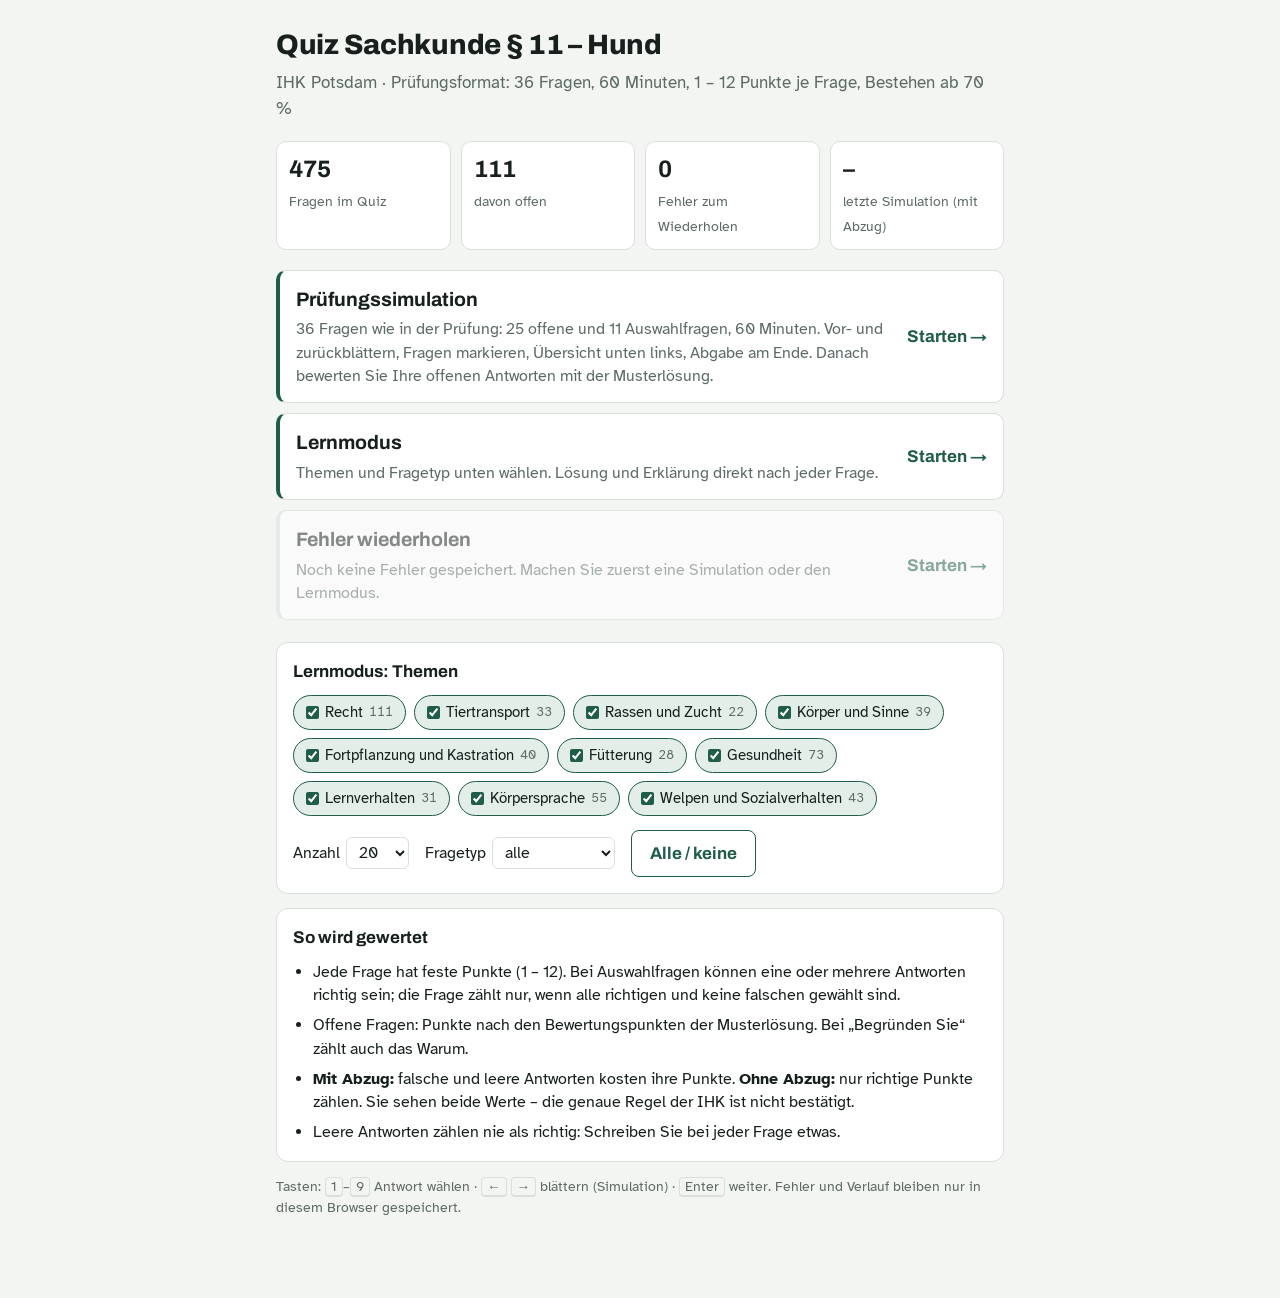
==== esercizi/Quiz_Sachkunde.html @ b99ddd8f "Quiz: neue Version im Prüfungsformat, Datei umbenannt in Quiz_Sachkunde.html - 475 Fragen (+ Tiertra" ====
<!DOCTYPE html>
<html lang="de">
<head>
<meta charset="utf-8">
<meta name="viewport" content="width=device-width, initial-scale=1">
<title>Quiz Sachkunde § 11 Hund</title>
<link rel="preconnect" href="https://fonts.googleapis.com">
<link rel="preconnect" href="https://fonts.gstatic.com" crossorigin>
<link href="https://fonts.googleapis.com/css2?family=Archivo:wght@500;600;700;800&family=Atkinson+Hyperlegible:ital,wght@0,400;0,700;1,400&display=swap" rel="stylesheet">
<style>
/* Layout: one centred working column (max 760px); start screen = modes + topic filter, quiz = one question per card, results = summary then review list. */
:root{
  --bg:#f3f5f3;
  --surface:#ffffff;
  --ink:#17201c;
  --muted:#5d6b64;
  --line:#d9e0dc;
  --accent:#1f5c4a;
  --accent-soft:#e3eee9;
  --good:#1e7a46; --good-soft:#e2f3e8;
  --bad:#b3261e; --bad-soft:#fbe6e4;
  --warn:#a5650a; --warn-soft:#fbefdc;
  --display:"Archivo", "Helvetica Neue", Arial, sans-serif;
  --body:"Atkinson Hyperlegible", "Segoe UI", Arial, sans-serif;
  color-scheme: light;
}
@media (prefers-color-scheme: dark){
  :root:not([data-theme="light"]){
    --bg:#111613; --surface:#1a211d; --ink:#e7ede9; --muted:#9aaba2; --line:#2d3832;
    --accent:#6fc4a4; --accent-soft:#1f3a30;
    --good:#6fd39a; --good-soft:#173826; --bad:#ff8c84; --bad-soft:#3d1c1a; --warn:#f2b45a; --warn-soft:#3a2a12;
    color-scheme: dark;
  }
}
:root[data-theme="dark"]{
  --bg:#111613; --surface:#1a211d; --ink:#e7ede9; --muted:#9aaba2; --line:#2d3832;
  --accent:#6fc4a4; --accent-soft:#1f3a30;
  --good:#6fd39a; --good-soft:#173826; --bad:#ff8c84; --bad-soft:#3d1c1a; --warn:#f2b45a; --warn-soft:#3a2a12;
  color-scheme: dark;
}
*{box-sizing:border-box}
html,body{margin:0;background:var(--bg);color:var(--ink);font-family:var(--body);font-size:17px;line-height:1.5}
.wrap{max-width:760px;margin:0 auto;padding:24px 16px 64px}
h1,h2,h3{font-family:var(--display);text-wrap:balance;margin:0}
h1{font-size:1.65rem;font-weight:800;letter-spacing:-.01em}
h2{font-size:1.15rem;font-weight:700}
.sub{color:var(--muted);margin-top:4px}
header{display:flex;justify-content:space-between;align-items:flex-end;gap:16px;flex-wrap:wrap;margin-bottom:20px}
.countdown{font-family:var(--display);font-weight:700;color:var(--accent);background:var(--accent-soft);border-radius:8px;padding:6px 12px;font-variant-numeric:tabular-nums}
.stats{display:grid;grid-template-columns:repeat(3,1fr);gap:10px;margin-bottom:20px}
.stat{background:var(--surface);border:1px solid var(--line);border-radius:10px;padding:10px 12px}
.stat b{display:block;font-family:var(--display);font-size:1.4rem;font-variant-numeric:tabular-nums}
.stat span{color:var(--muted);font-size:.85rem}
.modes{display:grid;gap:10px;margin-bottom:22px}
.mode{display:grid;grid-template-columns:1fr auto;gap:4px 16px;align-items:center;text-align:left;background:var(--surface);border:1px solid var(--line);border-left:4px solid var(--accent);border-radius:10px;padding:14px 16px;cursor:pointer;color:var(--ink);font:inherit}
.mode:hover{border-color:var(--accent)}
.mode:focus-visible,button:focus-visible,textarea:focus-visible,.chip:focus-within{outline:3px solid var(--accent);outline-offset:2px}
.mode h2{grid-column:1}
.mode p{grid-column:1;margin:0;color:var(--muted);font-size:.92rem}
.mode .go{grid-column:2;grid-row:1/3;font-family:var(--display);font-weight:700;color:var(--accent)}
.mode[disabled]{opacity:.5;cursor:not-allowed;border-left-color:var(--line)}
.panel{background:var(--surface);border:1px solid var(--line);border-radius:12px;padding:16px}
.panel h3{font-size:1rem;margin-bottom:10px}
.chips{display:flex;flex-wrap:wrap;gap:8px}
.chip{display:inline-flex;align-items:center;gap:6px;border:1px solid var(--line);border-radius:999px;padding:5px 12px;cursor:pointer;font-size:.9rem;user-select:none;background:var(--bg)}
.chip input{accent-color:var(--accent);margin:0}
.chip.on{background:var(--accent-soft);border-color:var(--accent)}
.chip small{color:var(--muted);font-variant-numeric:tabular-nums}
.row{display:flex;flex-wrap:wrap;gap:16px;align-items:center;margin-top:14px}
.row label{display:inline-flex;gap:6px;align-items:center;font-size:.92rem}
select{font:inherit;padding:4px 8px;border-radius:6px;border:1px solid var(--line);background:var(--surface);color:var(--ink)}
.btn{font:inherit;font-family:var(--display);font-weight:700;border-radius:8px;padding:10px 18px;border:1px solid var(--accent);background:var(--accent);color:var(--surface);cursor:pointer}
.btn.ghost{background:transparent;color:var(--accent)}
.btn[disabled]{opacity:.45;cursor:not-allowed}
.top{display:flex;justify-content:space-between;align-items:center;gap:12px;margin-bottom:10px;font-size:.9rem;color:var(--muted)}
.bar{height:6px;background:var(--line);border-radius:3px;overflow:hidden;margin-bottom:16px}
.bar i{display:block;height:100%;background:var(--accent);transition:width .25s}
.timer{font-family:var(--display);font-weight:700;font-variant-numeric:tabular-nums;color:var(--ink)}
.timer.low{color:var(--bad)}
.card{background:var(--surface);border:1px solid var(--line);border-radius:12px;padding:20px}
.tag{display:inline-block;font-size:.78rem;font-weight:700;letter-spacing:.02em;color:var(--accent);background:var(--accent-soft);border-radius:4px;padding:2px 8px;margin-bottom:10px}
.q{font-size:1.12rem;font-weight:700;margin:0 0 6px}
.hint{color:var(--warn);font-size:.88rem;margin-bottom:10px;font-weight:700}
.opts{display:grid;gap:8px;margin:14px 0}
.opt{display:flex;gap:12px;align-items:flex-start;text-align:left;width:100%;font:inherit;color:var(--ink);background:var(--bg);border:1px solid var(--line);border-radius:8px;padding:10px 12px;cursor:pointer}
.opt .k{flex:none;width:1.6em;height:1.6em;border-radius:50%;border:1.5px solid var(--muted);display:grid;place-items:center;font-size:.8rem;font-weight:700;color:var(--muted)}
.opt.multi .k{border-radius:4px}
.opt.sel{border-color:var(--accent);background:var(--accent-soft)}
.opt.sel .k{background:var(--accent);border-color:var(--accent);color:var(--surface)}
.opt.right{border-color:var(--good);background:var(--good-soft)}
.opt.right .k{background:var(--good);border-color:var(--good);color:var(--surface)}
.opt.wrong{border-color:var(--bad);background:var(--bad-soft)}
.opt.wrong .k{background:var(--bad);border-color:var(--bad);color:var(--surface)}
.opt[disabled]{cursor:default}
textarea{width:100%;min-height:130px;font:inherit;padding:10px 12px;border:1px solid var(--line);border-radius:8px;background:var(--bg);color:var(--ink);resize:vertical}
.fb{border-radius:8px;padding:12px 14px;margin-top:4px}
.fb.ok{background:var(--good-soft);border-left:4px solid var(--good)}
.fb.no{background:var(--bad-soft);border-left:4px solid var(--bad)}
.fb.part{background:var(--warn-soft);border-left:4px solid var(--warn)}
.fb b.v{font-family:var(--display)}
.model{background:var(--accent-soft);border-radius:8px;padding:12px 14px;margin-top:12px}
.model h4{margin:0 0 6px;font-family:var(--display);font-size:.9rem;color:var(--accent)}
.checks{display:grid;gap:6px;margin-top:10px}
.checks label{display:flex;gap:8px;align-items:flex-start;font-size:.95rem;cursor:pointer}
.checks input{accent-color:var(--accent);margin-top:4px}
.actions{display:flex;justify-content:space-between;gap:10px;margin-top:16px;flex-wrap:wrap}
.score{display:flex;align-items:baseline;gap:14px;flex-wrap:wrap}
.score b{font-family:var(--display);font-size:3rem;line-height:1;font-variant-numeric:tabular-nums}
.cats{display:grid;gap:8px;margin:16px 0}
.cat{display:grid;grid-template-columns:minmax(120px,190px) 1fr 3.5em;gap:10px;align-items:center;font-size:.9rem}
.cat .track{height:10px;background:var(--line);border-radius:5px;overflow:hidden}
.cat .track i{display:block;height:100%}
.cat em{font-style:normal;text-align:right;font-variant-numeric:tabular-nums;color:var(--muted)}
.review{display:grid;gap:10px;margin-top:12px}
.rv{background:var(--surface);border:1px solid var(--line);border-left:4px solid var(--bad);border-radius:8px;padding:12px 14px;font-size:.95rem}
.rv.part{border-left-color:var(--warn)}
.rv p{margin:4px 0}
.rv .lbl{color:var(--muted);font-size:.82rem}
.small{font-size:.85rem;color:var(--muted)}
.hidden{display:none !important}
kbd{font-family:inherit;font-size:.8rem;border:1px solid var(--line);border-bottom-width:2px;border-radius:4px;padding:0 5px}
@media (max-width:520px){.stats{grid-template-columns:1fr 1fr 1fr}.stat b{font-size:1.15rem}.cat{grid-template-columns:110px 1fr 3em}}
@media (prefers-reduced-motion:reduce){.bar i{transition:none}}
/* Ergänzung 23.11.2026: Simulation im Prüfungsformat */
.stats{grid-template-columns:repeat(4,1fr)}
.rules ul{margin:0;padding-left:20px;display:grid;gap:6px;font-size:.93rem}
.panel+.panel{margin-top:14px}
.qhead{display:flex;justify-content:space-between;align-items:center;gap:10px;flex-wrap:wrap}
.flagmark{color:var(--warn);font-weight:700;font-size:.85rem}
.navrow{display:flex;justify-content:space-between;gap:10px;margin-top:14px;flex-wrap:wrap}
.navrow.end{justify-content:flex-end;margin-bottom:70px}
.flagbtn.on{background:var(--warn-soft);border-color:var(--warn);color:var(--warn)}
.ovbtn{position:fixed;left:16px;bottom:16px;z-index:20;font:inherit;font-family:var(--display);font-weight:700;background:var(--ink);color:var(--bg);border:0;border-radius:10px;padding:10px 16px;cursor:pointer;box-shadow:0 4px 14px rgba(0,0,0,.18)}
.ovbtn small{font-family:var(--body);font-weight:400;opacity:.8;margin-left:6px}
.modal{position:fixed;inset:0;z-index:30;background:rgba(10,15,12,.55);display:flex;align-items:flex-end;justify-content:center;padding:16px}
.sheet{background:var(--surface);border-radius:14px;padding:18px;width:100%;max-width:760px;max-height:85vh;overflow:auto}
.small-sheet{max-width:460px;align-self:center}
.sheethead{display:flex;justify-content:space-between;align-items:center;margin-bottom:12px}
.tabs{display:flex;flex-wrap:wrap;gap:6px;margin-bottom:10px}
.tab{font:inherit;font-size:.9rem;border:1px solid var(--line);background:var(--bg);color:var(--ink);border-radius:999px;padding:5px 12px;cursor:pointer}
.tab.on{background:var(--accent);border-color:var(--accent);color:var(--surface)}
.tab small{opacity:.75;margin-left:3px}
.legend{display:flex;gap:8px;align-items:center;flex-wrap:wrap;margin-bottom:10px}
.lg{display:inline-grid;place-items:center;width:18px;height:18px;border-radius:4px;border:1.5px solid var(--line);background:var(--bg);font-size:.7rem;color:var(--warn)}
.lg.done{background:var(--accent-soft);border-color:var(--accent)}
.grid{display:grid;grid-template-columns:repeat(auto-fill,minmax(92px,1fr));gap:8px}
.cell{position:relative;font:inherit;text-align:left;border:1.5px solid var(--line);background:var(--bg);color:var(--ink);border-radius:8px;padding:8px 10px;cursor:pointer;display:grid;gap:2px}
.cell b{font-family:var(--display);font-size:1.05rem}
.cell small{color:var(--muted);font-size:.72rem}
.cell.done{background:var(--accent-soft);border-color:var(--accent)}
.cell.flag{border-color:var(--warn)}
.cell.cur{outline:3px solid var(--ink);outline-offset:1px}
.cell i{position:absolute;top:6px;right:8px;font-style:normal;color:var(--warn);font-weight:700}
.gitem{background:var(--surface);border:1px solid var(--line);border-radius:12px;padding:16px;margin-top:14px}
.gp{font-family:var(--display);font-weight:700;font-variant-numeric:tabular-nums}
.lbl{color:var(--muted);font-size:.82rem;margin:10px 0 4px}
.yours{white-space:pre-wrap;background:var(--bg);border:1px solid var(--line);border-radius:8px;padding:10px 12px}
.sboxes{display:grid;grid-template-columns:1fr 1fr;gap:12px;margin-top:14px}
.sbox{border-radius:10px;padding:14px;display:grid;gap:4px;border:1px solid var(--line)}
.sbox.ok{background:var(--good-soft);border-color:var(--good)}
.sbox.no{background:var(--bad-soft);border-color:var(--bad)}
.sbox b{font-family:var(--display);font-size:2.4rem;line-height:1.05;font-variant-numeric:tabular-nums}
.sbox.ok strong{color:var(--good)} .sbox.no strong{color:var(--bad)}
.sbox .lbl{margin:0;font-weight:700;color:var(--ink)}
@media (max-width:520px){.stats{grid-template-columns:1fr 1fr}.sboxes{grid-template-columns:1fr}}
</style>
</head>
<body>
<div class="wrap">
<header>
  <div>
    <h1>Quiz Sachkunde § 11 – Hund</h1>
    <div class="sub">IHK Potsdam · Prüfungsformat: 36 Fragen, 60 Minuten, 1 – 12 Punkte je Frage, Bestehen ab 70 %</div>
  </div>
</header>

<!-- START -->
<section id="v-start">
  <div class="stats">
    <div class="stat"><b id="s-total">0</b><span>Fragen im Quiz</span></div>
    <div class="stat"><b id="s-open">0</b><span>davon offen</span></div>
    <div class="stat"><b id="s-wrong">0</b><span>Fehler zum Wiederholen</span></div>
    <div class="stat"><b id="s-last">–</b><span>letzte Simulation (mit Abzug)</span></div>
  </div>

  <div class="modes">
    <button class="mode" id="m-sim" type="button">
      <h2>Prüfungssimulation</h2>
      <p>36 Fragen wie in der Prüfung: 25 offene und 11 Auswahlfragen, 60 Minuten. Vor- und zurückblättern, Fragen markieren, Übersicht unten links, Abgabe am Ende. Danach bewerten Sie Ihre offenen Antworten mit der Musterlösung.</p>
      <span class="go">Starten →</span>
    </button>
    <button class="mode" id="m-train" type="button">
      <h2>Lernmodus</h2>
      <p>Themen und Fragetyp unten wählen. Lösung und Erklärung direkt nach jeder Frage.</p>
      <span class="go">Starten →</span>
    </button>
    <button class="mode" id="m-err" type="button">
      <h2>Fehler wiederholen</h2>
      <p id="m-err-p"></p>
      <span class="go">Starten →</span>
    </button>
  </div>

  <div class="panel">
    <h3>Lernmodus: Themen</h3>
    <div class="chips" id="chips"></div>
    <div class="row">
      <label for="n-sel">Anzahl
        <select id="n-sel"><option value="10">10</option><option value="20" selected>20</option><option value="40">40</option><option value="0">alle</option></select>
      </label>
      <label for="type-sel">Fragetyp
        <select id="type-sel"><option value="all">alle</option><option value="open">nur offene</option><option value="mc">nur Auswahl</option></select>
      </label>
      <button class="btn ghost" type="button" id="all-btn">Alle / keine</button>
    </div>
  </div>

  <div class="panel rules">
    <h3>So wird gewertet</h3>
    <ul>
      <li>Jede Frage hat feste Punkte (1 – 12). Bei Auswahlfragen können eine oder mehrere Antworten richtig sein; die Frage zählt nur, wenn alle richtigen und keine falschen gewählt sind.</li>
      <li>Offene Fragen: Punkte nach den Bewertungspunkten der Musterlösung. Bei „Begründen Sie“ zählt auch das Warum.</li>
      <li><b>Mit Abzug:</b> falsche und leere Antworten kosten ihre Punkte. <b>Ohne Abzug:</b> nur richtige Punkte zählen. Sie sehen beide Werte – die genaue Regel der IHK ist nicht bestätigt.</li>
      <li>Leere Antworten zählen nie als richtig: Schreiben Sie bei jeder Frage etwas.</li>
    </ul>
  </div>
  <p class="small" style="margin-top:14px">Tasten: <kbd>1</kbd>–<kbd>9</kbd> Antwort wählen · <kbd>←</kbd> <kbd>→</kbd> blättern (Simulation) · <kbd>Enter</kbd> weiter. Fehler und Verlauf bleiben nur in diesem Browser gespeichert.</p>
</section>

<!-- SIMULATION -->
<section id="v-exam" class="hidden">
  <div class="top">
    <span id="e-count"></span>
    <span class="timer" id="e-timer"></span>
    <button class="btn ghost" type="button" id="e-quit">Abbrechen</button>
  </div>
  <div class="bar"><i id="e-bar" style="width:0"></i></div>
  <div class="small" style="margin:-8px 0 12px">Gesamt: <span id="e-total"></span> Punkte</div>
  <div class="card" id="e-card"></div>
  <div class="navrow">
    <button class="btn ghost" type="button" id="e-prev">← Zurück</button>
    <button class="btn ghost flagbtn" type="button" id="e-flag">⚑ Markieren</button>
    <button class="btn" type="button" id="e-next">Weiter →</button>
  </div>
  <div class="navrow end"><button class="btn ghost" type="button" id="e-submit">Prüfung abgeben</button></div>
</section>

<!-- KORREKTUR -->
<section id="v-grade" class="hidden">
  <h2>Korrektur der offenen Fragen</h2>
  <p class="sub" id="g-intro"></p>
  <div id="g-list"></div>
  <div class="actions"><span></span><button class="btn" type="button" id="g-done">Auswertung anzeigen</button></div>
</section>

<!-- LERNMODUS -->
<section id="v-quiz" class="hidden">
  <div class="top">
    <span id="q-count"></span>
    <button class="btn ghost" type="button" id="quit">Beenden</button>
  </div>
  <div class="bar"><i id="q-bar" style="width:0"></i></div>
  <div class="card" id="q-card"></div>
</section>

<!-- ERGEBNIS -->
<section id="v-result" class="hidden">
  <div class="card">
    <h2 id="r-title"></h2>
    <div class="sub" id="r-sub"></div>
    <div class="sboxes" id="r-boxes"></div>
    <h3 style="margin-top:18px">Punkte nach Thema (ohne Abzug)</h3>
    <div class="cats" id="r-cats"></div>
    <div class="actions">
      <button class="btn" type="button" id="r-again">Diese Fehler wiederholen</button>
      <button class="btn ghost" type="button" id="r-home">Zur Startseite</button>
    </div>
  </div>
  <h2 style="margin-top:24px" id="r-rev-h">Nicht voll richtig</h2>
  <div class="review" id="r-review"></div>
</section>
</div>

<!-- Übersicht-Button (unten links, nur in der Simulation) -->
<button type="button" class="ovbtn hidden" id="ov-btn">☰ Übersicht</button>

<!-- Übersicht -->
<div class="modal hidden" id="ov" role="dialog" aria-modal="true" aria-labelledby="ov-h">
  <div class="sheet">
    <div class="sheethead"><h2 id="ov-h">Übersicht</h2><button type="button" class="btn ghost" id="ov-close">Schließen</button></div>
    <div class="tabs" id="ov-tabs"></div>
    <div class="legend small"><span class="lg done"></span> beantwortet <span class="lg"></span> unbeantwortet <span class="lg flag">⚑</span> markiert</div>
    <div class="grid" id="ov-grid"></div>
    <div class="actions"><span></span><button type="button" class="btn" id="ov-submit">Prüfung abgeben</button></div>
  </div>
</div>

<!-- Bestätigung -->
<div class="modal hidden" id="cf" role="alertdialog" aria-modal="true" aria-labelledby="cf-title">
  <div class="sheet small-sheet">
    <h2 id="cf-title"></h2>
    <p id="cf-text"></p>
    <div class="actions"><button type="button" class="btn ghost" id="cf-cancel">Zurück</button><button type="button" class="btn" id="cf-ok"></button></div>
  </div>
</div>

<script>
// Fragenkatalog – Quellen: Kursfolien Rechtsvorschriften, Tiertransport, Modul 2a, 2b, 2c. ⚑ = Gesetzestext, nicht in den Folien. Ergänzt am 22.11.2026 (+216 Fragen) und 23.11.2026 (+95 Fragen: Tiertransport, offene Fragen).
// t: "mc" (eine richtige Antwort), "multi" (mehrere richtig), "open" (offene Frage, Selbstbewertung); p = Punkte, need = Bewertungspunkte für volle Punktzahl
const CATS = {
  recht: "Recht",
  transport: "Tiertransport",
  rassen: "Rassen und Zucht",
  koerper: "Körper und Sinne",
  fort: "Fortpflanzung und Kastration",
  futter: "Fütterung",
  gesund: "Gesundheit",
  lernen: "Lernverhalten",
  sprache: "Körpersprache",
  welpen: "Welpen und Sozialverhalten"
};

const Q = [
// ---------------- RECHT ----------------
{c:"recht",t:"mc",q:"Was ist entscheidend dafür, ob eine Erlaubnis nach § 11 TierSchG nötig ist?",
 o:["Die tatsächlich ausgeübte Tätigkeit","Die Berufsbezeichnung","Der Name des Betriebs","Die Zahl der Mitarbeitenden"],a:[0],
 e:"Nicht der Berufsname entscheidet, sondern was tatsächlich mit welchen Tieren geschieht."},
{c:"recht",t:"mc",q:"Der Tierschutz in Art. 20a Grundgesetz ist …",
 o:["ein Staatsziel","ein Grundrecht","eine Ordnungswidrigkeit","eine Verordnung"],a:[0],
 e:"Art. 20a GG verpflichtet den Staat, die Tiere zu schützen: Staatsziel."},
{c:"recht",t:"mc",q:"Was ist der Unterschied zwischen Grundrecht und Staatsziel?",
 o:["Ein Grundrecht berechtigt den Einzelnen, ein Staatsziel verpflichtet den Staat","Ein Staatsziel berechtigt den Einzelnen, ein Grundrecht verpflichtet den Staat","Beide gelten nur im jeweiligen Bundesland","Es gibt keinen Unterschied"],a:[0],
 e:"MERKE: Ein Grundrecht berechtigt den Einzelnen (z. B. Art. 12 GG Berufsfreiheit). Ein Staatsziel verpflichtet den Staat."},
{c:"recht",t:"mc",q:"Mara hat den Antrag auf Erlaubnis gestellt und die IHK-Teilnahmebescheinigung. Wann darf sie die Tierpension eröffnen?",
 o:["Erst nach Erteilung der schriftlichen Erlaubnis","Sofort nach dem Antrag","Mit der Teilnahmebescheinigung","Mit einem Hundeführerschein"],a:[0],
 e:"Antrag, Teilnahmebescheinigung und Hundeführerschein ersetzen die Erlaubnis nicht (§ 11 Abs. 5)."},
{c:"recht",t:"mc",q:"Welche Nummer des § 11 Abs. 1 betrifft das gewerbsmäßige Ausbilden von Hunden für Dritte?",
 o:["Nr. 8f","Nr. 8a","Nr. 3","Nr. 5"],a:[0],
 e:"Nr. 8f: für Dritte Hunde ausbilden oder die Ausbildung durch den Tierhalter anleiten. 8a = züchten oder halten, 3 = Tierheim, 5 = Einfuhr/Vermittlung."},
{c:"recht",t:"mc",q:"Ein Verein holt Hunde aus dem Ausland und gibt sie gegen eine Schutzgebühr ab. Welche Erlaubnis ist zu prüfen?",
 o:["§ 11 Abs. 1 Nr. 5","§ 11 Abs. 1 Nr. 8f","§ 11 Abs. 1 Nr. 8c","Keine, weil es ein Verein ist"],a:[0],
 e:"Nr. 5: Wirbeltiere zur Abgabe gegen Entgelt oder sonstige Gegenleistung einführen oder vermitteln. Auch eine Schutzgebühr ist eine Gegenleistung."},
{c:"recht",t:"mc",q:"Welche Nummer betrifft das Halten von Tieren in einem Tierheim?",
 o:["Nr. 3","Nr. 4","Nr. 7","Nr. 8b"],a:[0],e:"§ 11 Abs. 1 Nr. 3: Tiere in einem Tierheim oder in einer ähnlichen Einrichtung halten."},
{c:"recht",t:"multi",q:"Welche Voraussetzungen gehören zur Erlaubnis nach § 11? (mehrere richtig)",
 o:["Sachkunde der verantwortlichen Person","Persönliche Zuverlässigkeit","Geeignete Räume und Einrichtungen","Ein Hundeführerschein","Ein Meisterbrief"],a:[0,1,2],
 e:"Konkreter Antrag, Sachkunde, Zuverlässigkeit, geeignete Räume und Einrichtungen, tragfähige Betriebsorganisation."},
{c:"recht",t:"multi",q:"Was muss die Erlaubnis nach § 11 erfassen? (mehrere richtig)",
 o:["Tierarten","Tätigkeiten / Leistungen","Standort","Verantwortliche Person","Hundesteuer"],a:[0,1,2,3],
 e:"Die Erlaubnis gilt nur für das, was drinsteht: Leistungen, Tierarten, Standort, verantwortliche Personen."},
{c:"recht",t:"mc",q:"Für welche Tätigkeiten ist „Gewerbsmäßigkeit“ eine Voraussetzung der Erlaubnispflicht?",
 o:["Nur für die Tätigkeiten nach Nr. 8","Für alle Nummern des § 11","Nur für Tierheime","Nur für Tierbörsen"],a:[0],
 e:"Schritt 3 des Prüfschemas stellt sich nur bei Nr. 8 (z. B. 8a, 8b, 8f)."},
{c:"recht",t:"mc",q:"Was sagt § 1 Satz 2 TierSchG?",
 o:["Niemand darf einem Tier ohne vernünftigen Grund Schmerzen, Leiden oder Schäden zufügen.","Jeder Hund braucht eine Erlaubnis.","Tiere sind Sachen.","Hunde müssen geimpft sein."],a:[0],
 e:"§ 1: Schutz von Leben und Wohlbefinden des Tieres als Mitgeschöpf."},
{c:"recht",t:"mc",q:"Für wen gelten die Pflichten aus § 2 TierSchG?",
 o:["Für jeden, der ein Tier hält, betreut oder zu betreuen hat","Nur für den Eigentümer","Nur für gewerbliche Betriebe","Nur für Züchter"],a:[0],
 e:"„Betreuen“ umfasst auch die vorübergehende Betreuung, also auch Dogsitter."},
{c:"recht",t:"mc",q:"Ein Trainer trainiert weiter, obwohl der Hund stark hechelt, langsamer wird und sich immer wieder hinlegt. Gegen welche Vorschrift verstößt er vor allem?",
 o:["§ 3 Nr. 1 TierSchG (Überforderung)","§ 11b TierSchG (Qualzucht)","§ 90a BGB","§ 7 TierSchHuV"],a:[0],
 e:"§ 3 Nr. 1: Leistungen abverlangen, denen das Tier offensichtlich nicht gewachsen ist. Zusätzlich Nr. 5 prüfen. Training abbrechen oder anpassen."},
{c:"recht",t:"mc",q:"Was verbietet § 3 Nr. 5 TierSchG?",
 o:["Ein Tier mit erheblichen Schmerzen, Leiden oder Schäden auszubilden oder zu trainieren","Ein Tier auszusetzen","Mit Tieren zu handeln","Hunde in Zwingern zu halten"],a:[0],
 e:"Nr. 5 = schädigendes Training. Nr. 3 = Aussetzen. Nr. 11 = Geräte mit direkter Stromeinwirkung."},
{c:"recht",t:"mc",q:"Was bedeutet „Leiden“ im Sinne des Tierschutzgesetzes?",
 o:["Eine weitergehende Beeinträchtigung des Wohlbefindens","Eine unangenehme körperliche Empfindung","Eine nachteilige Veränderung körperlicher Funktionen","Eine Krankheit, die der Tierarzt feststellt"],a:[0],
 e:"Schmerz = unangenehme körperliche Empfindung. Leiden = weitergehende Beeinträchtigung des Wohlbefindens. Schaden = nachteilige Veränderung körperlicher oder psychischer Funktionen."},
{c:"recht",t:"mc",q:"Welche Konsequenz droht nach § 18 TierSchG, wenn man ohne Erlaubnis nach § 11 arbeitet?",
 o:["Bußgeld bis 25.000 €","Freiheitsstrafe bis 10 Jahre","Nur eine Verwarnung","Keine, wenn der Antrag gestellt ist"],a:[0],
 e:"§ 18 = Ordnungswidrigkeit (Bußgeld bis 25.000 €). § 17 = Straftat (Freiheitsstrafe bis 3 Jahre oder Geldstrafe)."},
{c:"recht",t:"mc",q:"Was sagt § 90a BGB?",
 o:["Tiere sind keine Sachen, aber die Vorschriften für Sachen gelten entsprechend","Tiere sind Sachen","Tiere haben eigene Rechte wie Menschen","Tiere gehören dem Staat"],a:[0],
 e:"Folge: Die Verletzung eines Tieres ist eine Eigentumsverletzung."},
{c:"recht",t:"mc",q:"Welche Haftung regelt § 833 BGB für den Tierhalter?",
 o:["Gefährdungshaftung, auch ohne Verschulden","Haftung nur bei Vorsatz","Haftung nur bei grober Fahrlässigkeit","Keine Haftung bei Hunden"],a:[0],
 e:"Die typische Tiergefahr muss sich im Schaden verwirklicht haben. Entlastung nur bei Haustieren für Beruf oder Erwerb."},
{c:"recht",t:"mc",q:"Sie betreuen als Dogsitter vertraglich den Hund eines Kunden. Welche Rolle haben Sie im Haftungsrecht?",
 o:["Tieraufseher (§ 834 BGB)","Tierhalter (§ 833 BGB)","Eigentümer","Keine, nur der Halter haftet"],a:[0],
 e:"Wer für den Halter die Aufsicht durch Vertrag übernimmt, ist Tieraufseher. Der Kunde bleibt Halter."},
{c:"recht",t:"mc",q:"Wann haftet der Tieraufseher nach § 834 BGB nicht?",
 o:["Wenn er bei der Aufsicht die erforderliche Sorgfalt beachtet hat","Nie, er haftet immer","Wenn der Hund versichert ist","Wenn der Halter anwesend war"],a:[0],
 e:"Entlastungsbeweis möglich: das Verschulden wird vermutet, der Aufseher muss seine Sorgfalt beweisen. Deshalb dokumentieren."},
{c:"recht",t:"mc",q:"Was setzt die Haftung nach § 823 BGB voraus?",
 o:["Eigenes vorsätzliches oder fahrlässiges Verhalten","Nur dass man Halter ist","Einen Vertrag","Eine Versicherung"],a:[0],e:"§ 823 = Verschuldenshaftung."},
{c:"recht",t:"mc",q:"Eigentum allein begründet die Tierhalterhaftung …",
 o:["nicht","immer","nur bei Hunden","nur bei gewerblicher Haltung"],a:[0],
 e:"Halter ist, wer die Kosten trägt und über das Tier bestimmt – nicht automatisch der Eigentümer."},
{c:"recht",t:"mc",q:"Ein Pensionshund läuft durch ein offenes Tor und beißt einen Passanten. Wer kann haften?",
 o:["Halter, Pension und ggf. die Mitarbeiterin nebeneinander","Nur der Halter","Nur die Mitarbeiterin","Niemand, weil der Hund in Pension war"],a:[0],
 e:"Halter § 833, Pension § 834 und Vertrag, Mitarbeiterin ggf. § 823. Der interne Ausgleich folgt getrennt."},
{c:"recht",t:"mc",q:"Eine Mitarbeiterin verursacht einen Schaden mit leichter Fahrlässigkeit. Wer trägt ihn im Innenverhältnis grundsätzlich?",
 o:["Der Arbeitgeber / Betrieb","Die Mitarbeiterin allein","Beide je zur Hälfte, immer","Die Versicherung des Kunden"],a:[0],
 e:"Leichte Fahrlässigkeit → Betrieb; mittlere → Teilung; grobe → grundsätzlich Arbeitnehmer."},
{c:"recht",t:"mc",q:"Welche Regelung betrifft das Mitverschulden des Geschädigten?",
 o:["§ 254 BGB","§ 278 BGB","§ 833 BGB","§ 90a BGB"],a:[0],e:"§ 278 = Haftung für eingesetzte Mitarbeitende im Vertrag."},
{c:"recht",t:"mc",q:"Welche Versicherung brauchen Sie für fremde Hunde in Ihrer Obhut als Dogsitter?",
 o:["Betriebs- bzw. Tierhüterhaftpflicht","Die private Tierhalterhaftpflicht für den eigenen Hund","Eine Tierkrankenversicherung","Keine"],a:[0],
 e:"Die Tierhalterhaftpflicht deckt eigene Tiere. Gewerbliche Nutzung und fremde Tiere ausdrücklich mitversichern."},
{c:"recht",t:"mc",q:"Welche Aussage zur Versicherung ist richtig?",
 o:["Die Versicherung übernimmt die Folgen einer Haftung, sie begründet die Haftung nicht.","Ohne Versicherung haftet man nicht.","Die Versicherung ersetzt die Erlaubnis.","Die Versicherungspflicht regelt der Bund einheitlich."],a:[0],
 e:"MERKE der Folie. Die Versicherungspflicht ist Ländersache."},
{c:"recht",t:"mc",q:"Was ist die Hundesteuer?",
 o:["Eine kommunale Aufwandsteuer ohne konkrete Gegenleistung","Eine Gebühr für die Hundekotbeseitigung","Eine Bundessteuer","Eine Abgabe an das Veterinäramt"],a:[0],
 e:"Grundlage ist die örtliche Satzung. Ein Pensionshund wird durch den vorübergehenden Aufenthalt nicht steuerpflichtig für den Betreiber."},
{c:"recht",t:"mc",q:"Ersetzt der Hundeführerschein den Sachkundenachweis nach § 11?",
 o:["Nein","Ja","Ja, aber nur in Berlin","Ja, wenn er älter als 2 Jahre ist"],a:[0],
 e:"Hundeführerschein = halterbezogen. Sachkunde § 11 = tätigkeits- und tierartbezogen. Die Behörde entscheidet über die Anerkennung."},
{c:"recht",t:"mc",q:"Welche Reihenfolge der Regelungsebenen ist richtig (von oben nach unten)?",
 o:["EU-Recht – Grundgesetz – Bundesrecht – Landesrecht – kommunale Satzung","Landesrecht – Bundesrecht – EU-Recht – Satzung","Satzung – Landesrecht – Bundesrecht – Grundgesetz","Bundesrecht – EU-Recht – Grundgesetz – Landesrecht"],a:[0],
 e:"Die niedrigere Ebene darf der höheren nicht widersprechen."},
{c:"recht",t:"multi",q:"Welche Vorschriften gelten bundesweit? (mehrere richtig)",
 o:["Tierschutzgesetz","Tierschutz-Hundeverordnung","BGB","Hundesteuersatzung","Landeswaldgesetz"],a:[0,1,2],
 e:"Hundesteuersatzung = Gemeinde; Waldgesetz = Land."},
{c:"recht",t:"mc",q:"Was ist nach TierSchHuV beim Training von Hunden verboten?",
 o:["Stachelhalsbänder und andere für den Hund schmerzhafte Mittel","Futterbelohnung","Brustgeschirre","Training in der Gruppe"],a:[0],e:"§ 2 Abs. 5 TierSchHuV."},
{c:"recht",t:"mc",q:"Ab welchem Alter darf ein Welpe vom Muttertier getrennt werden?",
 o:["Erst im Alter von über 8 Wochen","Ab 6 Wochen","Ab 12 Wochen","Ab 16 Wochen"],a:[0],
 e:"§ 2 Abs. 4 TierSchHuV. Ausnahme: tierärztliches Urteil zum Schutz von Mutter oder Welpe."},
{c:"recht",t:"mc",q:"Wie viel Umgang mit einer Betreuungsperson brauchen Welpen bis 20 Wochen mindestens?",
 o:["4 Stunden pro Tag","1 Stunde pro Tag","2 Stunden pro Tag","8 Stunden pro Tag"],a:[0],e:"§ 2 Abs. 1 TierSchHuV."},
{c:"recht",t:"mc",q:"Wie oft muss die Betreuungsperson die Unterbringung eines Hundes mindestens kontrollieren?",
 o:["Zweimal täglich","Einmal täglich","Einmal pro Woche","Nur bei Krankheit"],a:[0],e:"§ 8 TierSchHuV; Mängel unverzüglich abstellen, Kot täglich entfernen."},
{c:"recht",t:"mc",q:"Wie groß muss ein Zwinger für einen Hund mit 60 cm Widerristhöhe mindestens sein?",
 o:["8 m²","6 m²","10 m²","12 m²"],a:[0],e:"Bis 50 cm: 6 m² · über 50 bis 65 cm: 8 m² · über 65 cm: 10 m²."},
{c:"recht",t:"mc",q:"Wie viel Fläche braucht eine Hündin mit Welpen im Zwinger?",
 o:["Das Doppelte der Grundfläche","Zusätzlich die Hälfte","Die gleiche Fläche","Zusätzlich 2 m²"],a:[0],
 e:"Für jeden weiteren Hund + ½; für jede Hündin mit Welpen das Doppelte."},
{c:"recht",t:"mc",q:"Wie lang muss jede Seite eines Zwingers mindestens sein?",
 o:["Doppelte Körperlänge des Hundes, keine Seite unter 2 m","Einfache Körperlänge","1 m","3 m, unabhängig vom Hund"],a:[0],e:"§ 6 Abs. 2 TierSchHuV."},
{c:"recht",t:"mc",q:"Was gilt nach TierSchHuV für die Anbindehaltung?",
 o:["Grundsätzlich verboten; Ausnahme nur während einer Tätigkeit mit Betreuungsperson (Anbindung mind. 3 m)","Erlaubt, wenn die Kette 6 m lang ist","Erlaubt für Hunde über 1 Jahr","Erlaubt in der Nacht"],a:[0],e:"§ 7 TierSchHuV."},
{c:"recht",t:"mc",q:"Was gilt für nicht aneinander gewöhnte Hunde?",
 o:["Sie dürfen nur unter Aufsicht zusammengeführt werden","Sie müssen immer getrennt bleiben","Sie dürfen nur nach Kastration zusammen","Es gibt keine Regel"],a:[0],e:"§ 2 Abs. 2 TierSchHuV – wichtig für Gruppen in Pension und Gassi-Service."},
{c:"recht",t:"multi",q:"Was muss bei der Gruppenhaltung nach TierSchHuV gewährleistet sein? (mehrere richtig)",
 o:["Liegeplatz für jeden Hund","Individuelle Fütterung und Gesundheitsversorgung","Keine unkontrollierte Vermehrung","Alle Hunde gleich groß","Ein Zwinger pro Hund"],a:[0,1,2],e:"§ 2 Abs. 2 TierSchHuV."},
{c:"recht",t:"mc",q:"Ein Hund verbringt an mindestens 5 Tagen pro Woche den Großteil des Tages außerhalb des Zwingers. Welche Zwingerfläche reicht dann?",
 o:["Mindestens 6 m²","Mindestens 4 m²","Mindestens 10 m²","Keine Mindestfläche"],a:[0],e:"Ausnahme nach § 6 TierSchHuV."},
{c:"recht",t:"mc",q:"Mehrere Hunde in der Pension husten und haben Nasenausfluss. Was ist der erste Schritt?",
 o:["Betroffene Tiere sofort trennen","Alle Hunde sofort nach Hause schicken, ohne Info","Abwarten, ob es von selbst besser wird","Neue Hunde aufnehmen, um die Gruppe zu stabilisieren"],a:[0],
 e:"Dann Tierarzt, dokumentieren, Halter informieren, Melde- und Anzeigepflichten prüfen. Tierschutz- und Tiergesundheitsrecht gelten gleichzeitig."},
{c:"recht",t:"mc",q:"Ein Hund aus Polen soll in Deutschland gegen Entgelt an einen neuen Halter abgegeben werden. Er hat einen EU-Heimtierausweis. Reicht das?",
 o:["Nein, für einen kommerziellen Vorgang reicht der Heimtierausweis allein nicht","Ja, der Heimtierausweis reicht immer","Ja, wenn der Hund gechippt ist","Ja, innerhalb der EU braucht man nichts"],a:[0],
 e:"Verkauf oder Eigentumswechsel = kommerzielle Verbringung: Registrierung, Gesundheitsbescheinigung, Meldung; zusätzlich § 11 Abs. 1 Nr. 5 prüfen."},
{c:"recht",t:"mc",q:"Wie wird der Zweck einer Verbringung in der EU bestimmt?",
 o:["Für jedes Tier einzeln","Für den ganzen Transport","Nach dem Fahrzeug","Nach dem Herkunftsland"],a:[0],e:"MERKE der Folie (Fall: 4 Katzen zur Vermittlung + 1 privater Hund)."},
{c:"recht",t:"mc",q:"Darf man mit der Erlaubnis zur privaten Hundehaltung in einer Mietwohnung automatisch eine Hundepension betreiben?",
 o:["Nein, Mietrecht und Tierschutzrecht müssen getrennt geprüft werden","Ja, immer","Ja, wenn die Nachbarn nicht klagen","Ja, mit Erlaubnis nach § 11"],a:[0],
 e:"Gewerbliche Nutzung braucht die Zustimmung des Vermieters; das Veterinäramt prüft getrennt die Eignung der Räume."},
{c:"recht",t:"mc",q:"Ein Chip wird ausgelesen und die Nummer passt nicht zum Heimtierausweis. Was gilt?",
 o:["Die Identität ist nicht zuverlässig nachgewiesen – dokumentieren, Halter informieren, Impfung nicht ungeprüft übernehmen","Der Impfvermerk gilt trotzdem","Man ignoriert die Abweichung","Man setzt einen neuen Chip"],a:[0],
 e:"Ein Impfvermerk hilft nur, wenn das Dokument eindeutig dem Tier zugeordnet werden kann."},
{c:"recht",t:"mc",q:"Wovon unterscheidet sich das Tiergesundheitsrecht vom Tierschutzrecht?",
 o:["Es soll übertragbare Krankheiten verhindern","Es regelt nur die Hundesteuer","Es gilt nur für Nutztiere","Es ersetzt das Tierschutzgesetz"],a:[0],e:"Tierschutzrecht: Schmerzen und Leiden vermeiden. Beide können gleichzeitig gelten."},

// ---------------- RASSEN ----------------
{c:"rassen",t:"mc",q:"Wie lautet der wissenschaftliche Name des Haushundes?",
 o:["Canis lupus familiaris","Canis familiaris lupus","Canis domesticus","Lupus canis"],a:[0],e:"Familie der Caniden."},
{c:"rassen",t:"mc",q:"Wie heißt der nationale Zuchtverband in Deutschland?",
 o:["VDH","FCI","DSH","StIKo Vet"],a:[0],e:"National VDH, international FCI."},
{c:"rassen",t:"mc",q:"Wie wird die Vererbung der meisten Verhaltensmerkmale beschrieben?",
 o:["Polygen und von der Umwelt abhängig","Durch ein einzelnes Gen","Rein angeboren","Rein erlernt"],a:[0],e:"Tinbergen: Verhalten ist zu 100 % angeboren und zu 100 % erlernt."},
{c:"rassen",t:"mc",q:"Hüteverhalten ist …",
 o:["Jagdverhalten ohne die Endphase","eine Form des Spielverhaltens","reines Territorialverhalten","angeborene Unterwerfung"],a:[0],e:"Aufspüren/Verfolgen (Eye, Cast), Stellen (Herding), Packen (Heeling) – ohne Töten."},
{c:"rassen",t:"mc",q:"Welches Selektionsmerkmal ist typisch für Herdenschutzhunde?",
 o:["Schnelle, feste Bildung eines eingeschränkten „Weltbildes“ in der Sozialisationsphase","Vorstehen","Bringen","Wärme spenden"],a:[0],e:"Was sie als Welpen nicht kennenlernen, bleibt fremd."},
{c:"rassen",t:"mc",q:"Welche Aussage zu Rassen ist richtig?",
 o:["Die Unterschiede innerhalb einer Rasse sind groß","Alle Hunde einer Rasse verhalten sich gleich","Rassen werden objektiv durch die Genetik festgelegt","Der Rassebegriff gilt auch für Wildtiere"],a:[0],e:"Rasse gibt eine Tendenz, keine Vorhersage."},
{c:"rassen",t:"multi",q:"Wodurch verändern sich Rasseeigenschaften? (mehrere richtig)",
 o:["Selektion","Mutation","Epigenese","Migration","Fütterung mit BARF"],a:[0,1,2,3],e:"Folie: Selektion, Epigenese, Mutation, Migration."},

// ---------------- KÖRPER ----------------
{c:"koerper",t:"mc",q:"Normale Körpertemperatur eines erwachsenen Hundes?",o:["38,0 – 39,0 °C","36,5 – 37,5 °C","39,5 – 40,5 °C","37,0 – 38,0 °C"],a:[0],e:"Welpen/Junghunde 38,5 – 39,5 °C."},
{c:"koerper",t:"mc",q:"Ab welcher Temperatur liegt ein Notfall vor?",o:["Unter 37 °C oder über 40 °C","Unter 38 °C oder über 39 °C","Über 39,5 °C","Unter 36 °C oder über 42 °C"],a:[0],e:"Sofort zum Tierarzt."},
{c:"koerper",t:"mc",q:"Normale Atemfrequenz des Hundes in Ruhe?",o:["10 – 30 pro Minute","30 – 60 pro Minute","5 – 10 pro Minute","60 – 90 pro Minute"],a:[0],e:"Beim Hecheln nicht zählbar."},
{c:"koerper",t:"mc",q:"Pulsfrequenz großer Rassen?",o:["60 – 90 pro Minute","90 – 120 pro Minute","120 – 160 pro Minute","30 – 50 pro Minute"],a:[0],e:"Kleine Rassen 90 – 120. Puls an der Innenseite des Oberschenkels."},
{c:"koerper",t:"mc",q:"Wie viele Zähne hat das bleibende Gebiss des Hundes?",o:["42","28","32","46"],a:[0],e:"Milchgebiss 28; Molaren fehlen im Milchgebiss."},
{c:"koerper",t:"mc",q:"Wann ungefähr findet der Zahnwechsel statt?",o:["Mit ca. 4 Monaten","Mit ca. 4 Wochen","Mit ca. 1 Jahr","Mit ca. 8 Wochen"],a:[0],e:"Milchzähne brechen ab dem 20. Tag durch."},
{c:"koerper",t:"mc",q:"Welche Aussage zum Sehen des Hundes ist richtig?",o:["Mehr Stäbchen als Zapfen: gutes Dämmerungssehen, wenig Farbsehen","Mehr Zapfen als Stäbchen: sehr gutes Farbsehen","Hunde sind völlig farbenblind","Die Sehschärfe ist höher als beim Menschen"],a:[0],e:"Rot-Grün-Blindheit; auf Bewegung optimiert; Tapetum lucidum."},
{c:"koerper",t:"mc",q:"Wie groß ist das Sichtfeld des Hundes?",o:["ca. 240°","ca. 120°","ca. 180°","ca. 360°"],a:[0],e:"Mensch 200°. Binokular: Hund ca. 90°, Mensch 120°."},
{c:"koerper",t:"mc",q:"Bis zu welcher Frequenz hört ein Hund?",o:["ca. 50.000 Hz","ca. 20.000 Hz","ca. 8.000 Hz","ca. 100.000 Hz"],a:[0],e:"Mensch bis 20.000 Hz. Bester Hörbereich des Hundes ca. 8.000 Hz."},
{c:"koerper",t:"mc",q:"Wie viele Riechzellen hat ein Deutscher Schäferhund ungefähr?",o:["220 Millionen","5 Millionen","125 Millionen","1 Milliarde"],a:[0],e:"Mensch 5 Mio., Dackel 125 Mio., DSH 220 Mio."},
{c:"koerper",t:"mc",q:"Wofür dient das Jacobson’sche (vomeronasale) Organ vor allem?",o:["Wahrnehmung von Pheromonen","Gleichgewicht","Hören von Ultraschall","Temperaturregulation"],a:[0],e:"Liegt an beiden Seiten der Nasenscheidewand, Zugang über Maul- und Nasenhöhle."},
{c:"koerper",t:"mc",q:"Wie gibt der Hund vor allem Wärme ab?",o:["Durch Hecheln","Durch Schwitzen am ganzen Körper","Durch Zittern","Durch Einrollen"],a:[0],e:"Schweißdrüsen nur an den Ballen. Gegen Kälte: Kältezittern, Einrollen."},
{c:"koerper",t:"mc",q:"Ab wann kann ein Welpe seine Körpertemperatur selbst regulieren?",o:["Ab ca. 3 Wochen","Ab Geburt","Ab ca. 8 Wochen","Ab ca. 6 Monaten"],a:[0],e:"In der neonatalen Phase noch keine eigene Temperaturregelung."},
{c:"koerper",t:"mc",q:"Für welchen Geruch sind Hunde besonders empfindlich?",o:["Buttersäure (Blut)","Fruchtdüfte","Blumenduft","Kein Unterschied"],a:[0],e:"Kaum empfindlich gegenüber Fruchtdüften."},

// ---------------- FORTPFLANZUNG ----------------
{c:"fort",t:"mc",q:"Wie lange dauert die Trächtigkeit im Durchschnitt?",o:["63 Tage","43 Tage","83 Tage","100 Tage"],a:[0],e:"58 – 68 Tage."},
{c:"fort",t:"mc",q:"Wie oft wird eine Hündin im Durchschnitt läufig?",o:["Alle 5 – 7 Monate","Jeden Monat","Alle 2 Jahre","Alle 3 Wochen"],a:[0],e:"Kleine Rassen häufiger; Basenji und Dingo nur 1× pro Jahr."},
{c:"fort",t:"mc",q:"Was kennzeichnet den Proöstrus?",o:["Blutiger Ausfluss, Hündin attraktiv für Rüden, aber noch nicht deckbereit","Standhitze und Eisprünge","Trächtigkeit","Scheinträchtigkeit"],a:[0],e:"Im Östrus: Ausfluss wässriger, Standhitze, Eisprünge."},
{c:"fort",t:"mc",q:"Was tun, wenn Rüde und Hündin beim Deckakt „hängen“?",o:["Nicht gewaltsam trennen","Mit Wasser trennen","Sofort auseinanderziehen","Den Rüden wegtragen"],a:[0],e:"Gewaltsames Trennen kann beide schwer verletzen."},
{c:"fort",t:"mc",q:"Ab wann kann eine Trächtigkeit per Ultraschall festgestellt werden?",o:["Ab dem 20. Tag","Ab dem 5. Tag","Ab dem 54. Tag","Ab dem 63. Tag"],a:[0],e:"Röntgen sinnvoll ab dem 54. Tag (Welpen zählen)."},
{c:"fort",t:"mc",q:"Wann ist eine Hündin körperlich zuchtreif?",o:["Mit 15 – 24 Monaten","Mit der ersten Läufigkeit","Mit 6 Monaten","Mit 4 Jahren"],a:[0],e:"Geschlechtsreife ≠ Zuchtreife."},
{c:"fort",t:"mc",q:"Welches Verhalten verbessert sich bei der Kastration eines Rüden am ehesten?",o:["Streunen","Angstaggression","Ressourcenverteidigung","Erlerntes Verhalten bei älteren Rüden"],a:[0],e:"Nur sexualhormon-gesteuertes Verhalten: Streunen, Aufreiten, Markieren, Aggression gegen Rüden."},
{c:"fort",t:"mc",q:"Was ist die häufigste Folge der Kastration einer Hündin?",o:["Harninkontinenz","Fellverlust am ganzen Körper","Blindheit","Mehr Läufigkeiten"],a:[0],e:"Risikogruppe > 20 kg, im Durchschnitt 3 Jahre nach der Kastration; gut behandelbar."},
{c:"fort",t:"mc",q:"Warum ist die Kastration rechtlich nur eingeschränkt erlaubt?",o:["§ 6 TierSchG verbietet das Entnehmen von Organen; Ausnahme: tierärztliche Indikation oder Verhinderung unkontrollierter Fortpflanzung","Weil sie zu teuer ist","Weil nur Züchter sie durchführen dürfen","Sie ist ohne Einschränkung erlaubt"],a:[0],e:"Immer Einzelfallentscheidung des Tierarztes."},
{c:"fort",t:"mc",q:"Wie kann man vor einer chirurgischen Kastration testen, ob sich das Verhalten bessert?",o:["Mit einem Hormonchip (medikamentöse Kastration)","Mit einer Blutprobe","Mit Futterumstellung","Gar nicht"],a:[0],e:"Der Chip ist reversibel."},
{c:"fort",t:"mc",q:"Welche Zeichen gehören zur Öffnungsphase der Geburt?",o:["Nestbau, Unruhe, Belecken der Vulva, Temperaturabfall","Welpen werden geboren","Nachgeburten werden gefressen","Standhitze"],a:[0],e:"Dauer 6 – 36 Stunden."},
{c:"fort",t:"mc",q:"Geschlechtsreife beim Rüden?",o:["8. – 15. Lebensmonat","3. – 4. Lebensmonat","2. – 3. Lebensjahr","Ab 6. Woche"],a:[0],e:"Hündin 8. – 24. Lebensmonat. Kleine Rassen früher als große."},

// ---------------- FÜTTERUNG ----------------
{c:"futter",t:"mc",q:"Welche Aussage zur Ernährung des Hundes ist richtig?",o:["Der Hund ist kein reiner Fleischfresser","Der Hund ist ein reiner Fleischfresser","Hunde können keine Stärke verdauen","Hunde brauchen kein Wasser, wenn sie Nassfutter bekommen"],a:[0],e:"Durch Domestikation an Futter mit mehr Stärke angepasst."},
{c:"futter",t:"mc",q:"Was schreibt die TierSchHuV zum Wasser vor?",o:["Jederzeit Wasser in ausreichender Menge und Qualität","Zweimal täglich Wasser","Wasser nur nach dem Spaziergang","Keine Regel"],a:[0],e:"§ 8 TierSchHuV."},
{c:"futter",t:"mc",q:"Wann soll nicht gefressenes Futter entsorgt werden?",o:["Nach 20 – 30 Minuten","Nach 2 Stunden","Am nächsten Tag","Nie"],a:[0],e:"Empfehlung: 2× täglich füttern."},
{c:"futter",t:"mc",q:"Was ist ein Alleinfuttermittel?",o:["Ein Futter, das allein als tägliche Ration ausreicht","Ein Futter nur für einzeln gehaltene Hunde","Ein Ergänzungsfutter","Ein Leckerli"],a:[0],e:"Trockenfutter < 14 %, halbfeucht 15 – 20 %, Feuchtfutter 72 – 80 % Feuchtigkeit."},
{c:"futter",t:"multi",q:"Welche Risiken hat BARF laut Folie? (mehrere richtig)",o:["Nährstoffimbalancen","Infektionsgefahr","Probleme durch Knochenfütterung","Zu viel Stärke","Zu wenig Kotabsatz"],a:[0,1,2],e:"Vorteile: „natürlicher“, guter Kotabsatz, Herkunft bekannt."},
{c:"futter",t:"mc",q:"L-Tryptophan ist …",o:["eine Vorstufe von Serotonin, wichtig für die Impulskontrolle","ein Stoff aus grünem Tee","ein Milchbestandteil","ein Vitamin"],a:[0],e:"Alpha-Casozepin = Milch; L-Theanin = grüner Tee."},
{c:"futter",t:"mc",q:"Woran erkennt man vor allem, dass die Fütterung richtig ist?",o:["Normalgewicht, normaler Kotabsatz, glänzendes Fell, typisches Verhalten","Der Hund frisst alles sofort","Die Futtermenge entspricht genau der Deklaration","Der Hund bettelt nicht"],a:[0],e:"Bei Fertigfutter nach der Figur des Hundes füttern."},

// ---------------- GESUNDHEIT ----------------
{c:"gesund",t:"mc",q:"Welche Impfungen sind laut StIKo Vet Core-Impfungen?",o:["Staupe, Parvovirose, Leptospirose","Tollwut, Zwingerhusten, Borreliose","Leishmaniose, Herpes, Staupe","Nur Tollwut"],a:[0],e:"Non-Core z. B. Borreliose, Leishmaniose, Tollwut, Zwingerhusten."},
{c:"gesund",t:"mc",q:"Wie sieht die Grundimmunisierung aus?",o:["8., 12., 16. Woche und 15. Monat","4., 8. Woche und 1 Jahr","Nur einmal mit 12 Wochen","Jedes Jahr ab Geburt"],a:[0],e:"Leptospirose nicht in der 16. Woche."},
{c:"gesund",t:"mc",q:"Wie oft wird gegen Leptospirose wiederholt geimpft?",o:["Jährlich","Alle 3 Jahre","Nie","Alle 6 Monate"],a:[0],e:"Staupe und Parvo: bis zu alle 3 Jahre."},
{c:"gesund",t:"mc",q:"Wer ist in Europa Hauptüberträger der Tollwut?",o:["Der Rotfuchs","Die Fledermaus","Die Ratte","Die Zecke"],a:[0],e:"Übertragung vor allem durch Biss (Speichel). Mit Symptomen immer tödlich."},
{c:"gesund",t:"mc",q:"Wie wird Parvovirose vor allem übertragen?",o:["Durch Aufnahme von infiziertem Kot","Durch Zeckenstich","Durch Tröpfchen","Durch Mückenstich"],a:[0],e:"Über Futter, Fell, Hände, Teppiche, Kleidung. Virus bleibt lange in der Umgebung."},
{c:"gesund",t:"mc",q:"Wie wird Leptospirose vor allem übertragen?",o:["Wasser, verschmutzt mit Urin von Nagetieren","Zeckenstich","Rohes Fleisch","Tröpfchen"],a:[0],e:"Stehende Gewässer, Pfützen, Sommer. Zoonose."},
{c:"gesund",t:"mc",q:"Welche Krankheit verursacht die „Hartballenkrankheit“?",o:["Staupe","Parvovirose","Leptospirose","Giardien"],a:[0],e:"Staupevirus ist mit dem Masernvirus verwandt."},
{c:"gesund",t:"mc",q:"Welches Zeichen ist typisch für HCC (Hepatitis contagiosa canis)?",o:["Hornhautödem („blaues Auge“)","Juckreiz","Hartballen","Kaffeesatzartiges Ohrsekret"],a:[0],e:"Erreger: canines Adenovirus."},
{c:"gesund",t:"mc",q:"Was ist Zwingerhusten?",o:["Eine hoch ansteckende Mischinfektion der oberen Atemwege","Eine Allergie","Eine reine Bakterieninfektion durch Futter","Eine Erbkrankheit"],a:[0],e:"Parainfluenza, Adenovirus-2, Herpesvirus, sekundär Bordetella. Tröpfcheninfektion."},
{c:"gesund",t:"mc",q:"Welche Impfung gegen Zwingerhusten wirkt gegen Virus- und Bakterienkomponente?",o:["Nasentropfen","Injektion","Tablette","Keine"],a:[0],e:"Injektion nur gegen die Viruskomponente."},
{c:"gesund",t:"mc",q:"Was ist eine Zoonose?",o:["Eine Infektionskrankheit, die zwischen Tier und Mensch übertragbar ist","Eine Krankheit nur bei Zootieren","Eine Erbkrankheit","Eine Allergie gegen Hunde"],a:[0],e:"Direkt: Tollwut, Spulwürmer, Giardien, Flöhe, Hautpilze, Leptospirose. Über Vektoren: Leishmaniose, Borreliose, FSME."},
{c:"gesund",t:"mc",q:"Was ist die häufigste Parasitose bei Hund und Katze?",o:["Giardien","Demodex","Fuchsbandwurm","Ohrmilben"],a:[0],e:"Einzeller, Zoonose, schleimiger Durchfall."},
{c:"gesund",t:"mc",q:"Wo befinden sich Eier, Larven und Puppen von Flöhen?",o:["In der Umgebung","Auf dem Hund","Im Darm","Im Blut"],a:[0],e:"Deshalb auch Decken, Liegeplätze, Teppiche behandeln."},
{c:"gesund",t:"mc",q:"Welche Würmer brauchen einen Zwischenwirt?",o:["Bandwürmer","Spulwürmer","Hakenwürmer","Alle Rundwürmer"],a:[0],e:"Rundwürmer brauchen keinen Zwischenwirt; Spulwürmer oft über die Muttermilch."},
{c:"gesund",t:"mc",q:"Ab wann werden Welpen laut Folie gegen Rundwürmer behandelt?",o:["Ab der 3. Woche","Ab der 12. Woche","Ab 6 Monaten","Erst nach dem Zahnwechsel"],a:[0],e:"Ab der 12. Woche alle 3 Monate bis 1 Jahr, dann 1 – 4× jährlich. Immer den ganzen Bestand."},
{c:"gesund",t:"mc",q:"Welche Milbe macht anfangs kaum Juckreiz, aber Haarausfall, v. a. bei Junghunden und Molossern?",o:["Demodex","Sarcoptes","Ohrmilbe","Cheyletiella"],a:[0],e:"Sarcoptes = stark ansteckend, starker Juckreiz (Fuchsräude)."},
{c:"gesund",t:"mc",q:"Was enthält ein Totimpfstoff?",o:["Abgetötete Erreger und Adjuvantien","Abgeschwächte, vermehrungsfähige Erreger","Antikörper der Mutter","Antibiotika"],a:[0],e:"Lebendvakzine: abgeschwächte, vermehrungsfähige Erreger."},
{c:"gesund",t:"multi",q:"Welche Zeichen bedeuten einen Notfall? (mehrere richtig)",o:["Sehr blasse, graue oder bläuliche Schleimhäute","Tier reagiert nicht auf Ansprache","Krampfanfälle","Einmaliges Niesen","Leichtes Hecheln nach dem Spiel"],a:[0,1,2],e:"Außerdem: Temperatur < 37 / > 40 °C, ungewöhnliche Atmung, starke Blutungen, Unfall."},
{c:"gesund",t:"mc",q:"Welche Hunde sind für Zwingerhusten besonders gefährdet?",o:["Hunde mit vielen Kontakten (Pension, Tierheim, Hundeschule, Gassi-Service)","Einzeln gehaltene Hunde","Nur alte Hunde","Nur Welpen unter 4 Wochen"],a:[0],e:"Zusätzlich Stress (Transport, Besitzerwechsel, Wurmbefall)."},
{c:"gesund",t:"mc",q:"Welche Hunde sind für Parvovirose besonders gefährdet?",o:["Welpen ab 4 Wochen und Hunde bis 1 Jahr, vor allem ungeimpfte","Nur alte Hunde","Nur große Rassen","Nur geimpfte Hunde"],a:[0],e:"Problem: maternale Antikörper verhindern, dass die Impfung früh greift."},

// ---------------- LERNEN ----------------
{c:"lernen",t:"mc",q:"Ein Stadthund reagiert nach einiger Zeit nicht mehr auf die Straßenbahn. Welche Lernform ist das?",o:["Habituation","Sensibilisierung","Klassische Konditionierung","Negative Strafe"],a:[0],e:"Nicht-assoziatives Lernen: wiederholter, bedeutungsloser Reiz."},
{c:"lernen",t:"mc",q:"Ein Hund mit Angst vor Böllern reagiert immer stärker, auch auf leise Knaller. Welche Lernform ist das?",o:["Sensibilisierung","Habituation","Positive Verstärkung","Gegenkonditionierung"],a:[0],e:"Gegenteil der Habituation, v. a. bei Reizen, die Gefahr signalisieren."},
{c:"lernen",t:"mc",q:"Welche Lernform gibt Reizen eine emotionale Bedeutung?",o:["Klassische Konditionierung","Operante Konditionierung","Habituation","Sensibilisierung"],a:[0],e:"Findet in jeder Trainingseinheit statt."},
{c:"lernen",t:"mc",q:"Hund setzt sich → der Leinenzug hört auf → das Sitzen wird häufiger. Was ist das?",o:["Negative Verstärkung","Positive Verstärkung","Positive Strafe","Negative Strafe"],a:[0],e:"Etwas Unangenehmes wird entfernt, Verhalten ↑."},
{c:"lernen",t:"mc",q:"Hund setzt sich → das Futter verschwindet → das Sitzen wird seltener. Was ist das?",o:["Negative Strafe","Positive Strafe","Negative Verstärkung","Habituation"],a:[0],e:"Etwas Angenehmes wird entzogen, Verhalten ↓."},
{c:"lernen",t:"mc",q:"Hund setzt sich → der Besitzer schimpft → das Sitzen wird seltener. Was ist das?",o:["Positive Strafe","Negative Strafe","Positive Verstärkung","Sensibilisierung"],a:[0],e:"Etwas Unangenehmes kommt dazu, Verhalten ↓."},
{c:"lernen",t:"mc",q:"Was bedeutet „positiv“ bei der operanten Konditionierung?",o:["Etwas wird hinzugefügt","Etwas ist angenehm","Der Hund ist glücklich","Das Verhalten wird häufiger"],a:[0],e:"Positiv = hinzufügen, negativ = wegnehmen. Verstärkung = Verhalten ↑, Strafe = Verhalten ↓."},
{c:"lernen",t:"mc",q:"Welche Aussage zum Lernen ist richtig?",o:["Lernen findet immer statt","Hunde lernen nur im Training","Hunde lernen nur bis 1 Jahr","Lernen ist nur assoziativ"],a:[0],e:"Lernen = Verhaltensanpassung an eine sich verändernde Umwelt als Folge von Erfahrungen."},

// ---------------- KÖRPERSPRACHE ----------------
{c:"sprache",t:"mc",q:"Ein Hund wedelt mit der Rute. Was zeigt das vor allem?",o:["Erhöhte Erregung, ggf. Stress","Freude","Unterwerfung","Müdigkeit"],a:[0],e:"Wedeln ist nicht gleich Freude. Auch ein Hund, der gleich beißt, kann wedeln."},
{c:"sprache",t:"mc",q:"Was zeigt die Piloerektion (aufgestellte Rückenhaare)?",o:["Erregung / Stress","Immer Aggression","Freude","Kälte"],a:[0],e:"Kann aus Angst, Unsicherheit, Spiel oder Drohen kommen."},
{c:"sprache",t:"mc",q:"Kurzer, runder Lefzenspalt, nur vordere Zähne sichtbar – welches Drohen ist das eher?",o:["Sicheres, offensives Drohen","Unsicheres, defensives Drohen","Spielverhalten","Beschwichtigung"],a:[0],e:"Langer, spitzer Lefzenspalt mit hinteren Zähnen = eher unsicheres, defensives Drohen."},
{c:"sprache",t:"mc",q:"Was ist die Funktion des Imponierverhaltens?",o:["Stärke zeigen, um einen Kampf zu vermeiden","Einen Kampf beginnen","Beute anzeigen","Spiel einleiten"],a:[0],e:"Kopf und Rute hoch, T-Stellung, Kopf/Pfote auflegen."},
{c:"sprache",t:"mc",q:"Wie sollte man Drohverhalten (z. B. Knurren) verstehen?",o:["Als Bitte um Abstand","Als Auflehnung gegen den Besitzer","Als Spielaufforderung","Als Zeichen von Dominanz"],a:[0],e:"Knurren nicht bestrafen: sonst warnt der Hund nicht mehr, der Grund bleibt."},
{c:"sprache",t:"mc",q:"Was gehört NICHT zu den „4 F“ bei Bedrohung?",o:["Follow","Fight","Flight","Freeze"],a:[0],e:"Fight, Flight, Freeze, Flirt."},
{c:"sprache",t:"mc",q:"Ein Hund schnüffelt während eines Konflikts plötzlich am Boden. Was ist das?",o:["Übersprungsverhalten","Jagdverhalten","Imponierverhalten","Aktive Demut"],a:[0],e:"Verhalten, das in der Situation nicht passt; der Hund baut aktiv Stress ab."},
{c:"sprache",t:"mc",q:"Warum ist die „Alpha-Rolle“ falsch?",o:["Der Hund wird gezwungen; das macht Angst, erhöht das Beißrisiko und belastet die Beziehung","Weil sie zu wenig wirkt","Weil nur Rüden sie verstehen","Sie ist richtig und empfohlen"],a:[0],e:"In der passiven Demut legt sich der Hund freiwillig auf den Rücken."},
{c:"sprache",t:"mc",q:"Was ist ein Ethogramm?",o:["Das gesamte Verhaltensinventar einer Art, wertfrei beobachtet","Ein Röntgenbild","Ein Stammbaum","Eine Rassebeschreibung"],a:[0],e:"Beschreiben, was man sieht – nicht interpretieren."},
{c:"sprache",t:"mc",q:"Typisches Verhalten der aktiven Demut?",o:["Maulwinkellecken","Auf den Rücken rollen und urinieren","Fixieren","T-Stellung"],a:[0],e:"Aus dem Futterbetteln der Welpen entstanden. Rücken + Urinieren = passive Demut."},
{c:"sprache",t:"mc",q:"Was zeigte die Studie mit 1.380 Personen?",o:["Aggressives Verhalten wurde nur von 23 % erkannt; Erfahrung allein ist kein Indikator für Kompetenz","Hundeerfahrene erkennen alles richtig","Spielverhalten wurde nie erkannt","Alle erkennen Aggression"],a:[0],e:"34 % hielten Aggression für Spiel."},
{c:"sprache",t:"multi",q:"Welche Signale gehören zu den Calming Signals nach Turid Rugaas? (mehrere richtig)",o:["Gähnen","Kopf abwenden","Im Bogen gehen","Zähne zeigen","Vorspringen"],a:[0,1,2],e:"Außerdem: Züngeln, Schnüffeln, Pfote heben, langsame Bewegungen, Hinsetzen."},
{c:"sprache",t:"multi",q:"Welche Zeichen zeigen Stress? (mehrere richtig)",o:["Hecheln","Züngeln","Keine Reaktion auf gut gelernte Signale","Entspannte, lockere Rute","Ruhiger, weicher Blick"],a:[0,1,2],e:"Außerdem: Abwenden, unsteter Blick, Speicheln, Einfrieren, Fiepen."},
{c:"sprache",t:"mc",q:"Was ist typisch für Jagdverhalten?",o:["Es ist selbstbelohnend","Es tritt nur bei Hunger auf","Es ist rein erlernt","Es kommt nur bei Jagdhunden vor"],a:[0],e:"Beuteschema wird gelernt; Langeweile als Ursache. Sequenz früh unterbrechen."},
{c:"sprache",t:"mc",q:"Was ist der Unterschied zwischen Beschwichtigung und Deeskalation?",o:["Beschwichtigung: aktiv zum Partner hin (aktive Demut, Spiel); Deeskalation: der Hund zieht sich zurück (Flucht, Meiden, Übersprung, passive Demut)","Es gibt keinen Unterschied","Beschwichtigung ist immer aggressiv","Deeskalation ist nur Flucht"],a:[0],e:"Folie: Deeskalation und Beschwichtigung."},

// ---------------- WELPEN ----------------
{c:"welpen",t:"mc",q:"Wann ist die Übergangsphase?",o:["14. – 21. Tag","Geburt bis 13. Tag","3. – 7. Woche","Ab 7. Woche"],a:[0],e:"Augen und Gehörgang öffnen sich; Prägung auf den Untergrund zum Lösen."},
{c:"welpen",t:"mc",q:"Wann ist die primäre Sozialisation?",o:["3. – 7. Lebenswoche","1. – 2. Lebenswoche","12. – 20. Lebenswoche","Ab 6 Monaten"],a:[0],e:"Sekundäre Sozialisation ab der 7. Woche; die Sozialisationsphase läuft ab ca. 12./14. Woche aus."},
{c:"welpen",t:"mc",q:"Ab wann ist die Sozialisation mit Menschen offensichtlich kaum noch möglich?",o:["Ab ca. 14. Woche","Ab ca. 8. Woche","Ab ca. 6 Monaten","Ab ca. 1 Jahr"],a:[0],e:"Neugier auf Menschen steigt bis ca. 5. Woche; ab 5. Woche Angst vor Unbekanntem."},
{c:"welpen",t:"mc",q:"Was ist das Deprivationssyndrom?",o:["Alle Symptome einer reizarmen Aufzucht; die Defizite sind nicht reversibel","Eine Infektionskrankheit","Eine Folge der Kastration","Ein Futtermangel"],a:[0],e:"Stresssystem dauerhaft aktiv = tierschutzrelevant."},
{c:"welpen",t:"mc",q:"Wie lernt der Welpe die Beißhemmung?",o:["Durch die Reaktionen der Spielpartner","Sie ist angeboren","Durch Strafe des Menschen","Durch Kauknochen"],a:[0],e:"Deshalb Kontakt zu Hunden auch nach der 8. Woche fortsetzen."},
{c:"welpen",t:"mc",q:"Welche Aussage zur Dominanz ist richtig?",o:["Dominanz beschreibt ein Verhältnis zwischen zwei Individuen, bezogen auf Ressourcen","Dominanz ist eine Charaktereigenschaft","Ein Hund ist immer dominant oder nie","Hunde wollen den Menschen dominieren"],a:[0],e:"Kann sich je nach Situation, Ort, Ressource ändern."},
{c:"welpen",t:"mc",q:"Was ist bei aggressiven Interaktionen der Hauptfaktor für einen Biss?",o:["Angst","Dominanz","Hunger","Langeweile"],a:[0],e:"Knurren heißt meist „ich trau dir nicht / halte Abstand“."},
{c:"welpen",t:"mc",q:"Bilden Hund und Mensch ein Rudel?",o:["Nein, es gibt kein gemischtes Hund-Mensch-Rudel","Ja, der Mensch ist das Alpha-Tier","Ja, wenn der Hund jung ist","Nur bei Hütehunden"],a:[0],e:"Artfremde Lebewesen bilden keine Rudelstrukturen."},
{c:"welpen",t:"mc",q:"Ein Kunde hat einen Hund mit Aggressionsproblemen. Was ist Ihre Aufgabe als Dogsitter?",o:["Management und Eigensicherung, Fachleute empfehlen","Das Problem selbst mit Strafe lösen","Den Hund ignorieren","Den Hund mit anderen Hunden zusammenführen"],a:[0],e:"Angst- und Aggressionsprobleme gehören zu Tierarzt oder qualifiziertem Trainer; Maulkorbtraining."},
{c:"welpen",t:"mc",q:"Wann beginnt die Angst vor Unbekanntem beim Welpen?",o:["Ab ca. 5. Woche","Ab Geburt","Ab ca. 12. Woche","Ab 6 Monaten"],a:[0],e:"Deshalb Gewöhnung an Geräusche vorher."},

// ---------------- OFFENE FRAGEN ----------------
{c:"lernen",t:"open",q:"Was ist Habituation? Nennen Sie ein Beispiel.",
 m:"Reiz ohne Folgen → Reaktion wird schwächer. Beispiel: Straßenbahn.",
 k:["nicht-assoziatives Lernen","Reiz wiederholt, ohne Folgen / bedeutungslos","Reaktion wird schwächer bis keine Reaktion","passendes Beispiel"]},
{c:"lernen",t:"open",q:"Erklären Sie die vier Möglichkeiten der operanten Konditionierung.",
 m:"Positive / negative Verstärkung: Verhalten ↑. Positive / negative Strafe: Verhalten ↓. Positiv = dazu, negativ = weg.",
 k:["positive Verstärkung richtig","negative Verstärkung richtig","positive Strafe richtig","negative Strafe richtig"]},
{c:"welpen",t:"open",q:"Nennen Sie die Entwicklungsphasen des Welpen mit Zeitangaben.",
 m:"Neonatal bis 13. Tag, Übergang bis 21. Tag, Sozialisation 3. – 14. Woche.",
 k:["neonatal bis 13. Tag","Übergang 14. – 21. Tag","Sozialisation ab 21. Tag (primär / sekundär)","Junghund- und Erwachsenenphase"]},
{c:"gesund",t:"open",q:"Woran erkennen Sie einen Notfall beim Hund? Nennen Sie fünf Zeichen.",
 m:"Reagiert nicht, blasse Schleimhäute, unter 37 / über 40 °C, Krämpfe, starke Blutung. Sofort zum Tierarzt.",
 k:["mindestens 5 richtige Zeichen","Temperaturgrenzen 37 / 40 °C","„sofort zum Tierarzt“"]},
{c:"sprache",t:"open",q:"Bedeutet Schwanzwedeln, dass der Hund sich freut? Begründen Sie.",
 m:"Nicht unbedingt. Wedeln = Erregung, auch Stress. Ganzen Körper ansehen.",
 k:["Nein","Erregung / Stress","ganzen Körper beachten"]},
{c:"gesund",t:"open",q:"Welche Impfungen empfiehlt die StIKo Vet für alle Hunde und wann?",
 m:"Staupe, Parvovirose, Leptospirose. 8 – 12 – 16 Wochen und 15 Monate.",
 k:["Staupe, Parvovirose, Leptospirose","8 – 12 – 16 Wochen – 15 Monate","Lepto jährlich, Staupe/Parvo bis 3 Jahre"]},
{c:"gesund",t:"open",q:"Warum ist Zwingerhusten in Tierpensionen ein Problem? Was tun Sie?",
 m:"Sehr ansteckend, viele Hunde, Stress. Impfung verlangen, kranke Hunde trennen.",
 k:["ansteckend, Tröpfchen","viele Kontakte / Stress","kranke Hunde trennen, Tierarzt","Impfung / Hygiene / Halter informieren"]},
{c:"sprache",t:"open",q:"Warum soll man Knurren nicht bestrafen?",
 m:"Knurren ist eine Warnung. Bestraft der Mensch sie, beißt der Hund ohne Vorwarnung.",
 k:["Bitte um Abstand / Warnung","Hund hört auf zu warnen","Biss ohne Vorwarnung","Abstand geben, Ursache suchen"]},
{c:"sprache",t:"open",q:"Was ist Übersprungsverhalten? Nennen Sie Beispiele.",
 m:"Verhalten, das nicht zur Situation passt (Schnüffeln, Kratzen). Baut Stress ab.",
 k:["passt nicht zur Situation","Beispiele (Schnüffeln, Kratzen, Strecken …)","Stressabbau / Kommunikation unterbrochen"]},
{c:"welpen",t:"open",q:"Was ist das Deprivationssyndrom?",
 m:"Folge einer reizarmen Aufzucht. Viel Angst, Dauerstress, nicht reversibel.",
 k:["reizarme Aufzucht","Angst / Stresssystem dauerhaft aktiv","nicht reversibel"]},
{c:"fort",t:"open",q:"Was bringt die Kastration eines Rüden – und was nicht?",
 m:"Nur hormongesteuertes Verhalten wird besser: Streunen, Aufreiten, Markieren. Angst bleibt.",
 k:["nur hormonabhängiges Verhalten","Angst / Ressourcen bleiben","Hormonchip / Tierarzt entscheidet"]},
{c:"fort",t:"open",q:"Erklären Sie den Unterschied zwischen Geschlechtsreife und Zuchtreife.",
 m:"Geschlechtsreife: kann sich fortpflanzen. Zuchtreife: Körper ausgewachsen, 15 – 24 Monate.",
 k:["Geschlechtsreife = Fortpflanzung möglich","Zuchtreife = körperlich ausgewachsen, 15 – 24 Monate","trächtig vor der Zuchtreife möglich"]},
{c:"gesund",t:"open",q:"Was ist der Unterschied zwischen Lebend- und Totimpfstoff?",
 m:"Lebend: abgeschwächte Erreger. Tot: abgetötete Erreger plus Adjuvans.",
 k:["Lebend: abgeschwächt, vermehrungsfähig","Tot: abgetötete Erreger","Adjuvantien beim Totimpfstoff"]},
{c:"gesund",t:"open",q:"Wie behandelt man einen Hund mit Flöhen richtig?",
 m:"Hund und Umgebung behandeln, alle Tiere im Haushalt, ggf. entwurmen.",
 k:["Hund behandeln (Tierarzt)","Umgebung behandeln","alle Tiere im Haushalt","Bandwürmer"]},
{c:"futter",t:"open",q:"Was müssen Sie bei der Fütterung von Pensionshunden beachten? Nennen Sie drei Punkte.",
 m:"Immer Wasser, gewohntes Futter, jeden Hund einzeln füttern, Reste nach 20 – 30 Minuten weg.",
 k:["jederzeit Wasser","artgemäßes Futter, ausreichend","Reste entsorgen / 2× täglich","individuelle Fütterung in der Gruppe"]},
{c:"recht",t:"open",q:"Welche Voraussetzungen braucht man für eine Erlaubnis nach § 11 TierSchG?",
 m:"Antrag, Sachkunde, Zuverlässigkeit, geeignete Räume. Erst nach der Erlaubnis anfangen.",
 k:["Sachkunde","Zuverlässigkeit","geeignete Räume / Betriebsorganisation","erst nach Erlaubnis beginnen"]},
{c:"recht",t:"open",q:"Was ist der Unterschied zwischen Grundrecht und Staatsziel? Nennen Sie je ein Beispiel.",
 m:"Grundrecht berechtigt den Einzelnen (Art. 12). Staatsziel verpflichtet den Staat (Art. 20a, Tierschutz).",
 k:["Grundrecht berechtigt den Einzelnen","Staatsziel verpflichtet den Staat","Art. 12 / Art. 20a GG"]},
{c:"recht",t:"open",q:"Ein Pensionshund beißt einen Passanten. Wer haftet und nach welcher Vorschrift?",
 m:"Halter § 833 (ohne Verschulden). Pension § 834 (Entlastung möglich). Mitarbeiterin § 823 bei Fahrlässigkeit.",
 k:["Halter § 833 (ohne Verschulden)","Pension § 834 + Vertrag, Entlastung möglich","Mitarbeiterin § 823","mehrere nebeneinander"]},
{c:"recht",t:"open",q:"Mehrere Hunde in Ihrer Pension husten. Was tun Sie?",
 m:"Sofort trennen, Tierarzt holen, dokumentieren, Halter informieren.",
 k:["sofort trennen","Tierarzt","dokumentieren","Halter informieren / Meldepflicht prüfen"]},
{c:"recht",t:"open",q:"Was verbietet § 3 TierSchG beim Training? Nennen Sie mindestens drei Punkte.",
 m:"Überforderung, Training mit Schmerzen, Strom, Aussetzen.",
 k:["Überforderung (Nr. 1)","schädigendes Training (Nr. 5)","Strom (Nr. 11) / Aggression (8a) / Aussetzen (Nr. 3)"]},
{c:"recht",t:"open",q:"Welche Anforderungen stellt § 8 TierSchHuV an Fütterung und Pflege?",
 m:"Immer Wasser, artgemäßes Futter, 2× täglich kontrollieren, Kot täglich weg.",
 k:["jederzeit Wasser","artgemäßes Futter","2× täglich kontrollieren","Kot täglich / Frischluft im Auto"]},
{c:"recht",t:"open",q:"Ersetzt der Hundeführerschein den Sachkundenachweis nach § 11? Begründen Sie.",
 m:"Nein. Hundeführerschein = Halter. Sachkunde = Tätigkeit. Die Behörde entscheidet.",
 k:["Nein","Hundeführerschein = halterbezogen","Sachkunde = tätigkeits- und tierartbezogen, Behörde entscheidet"]},
{c:"recht",t:"open",q:"Was regelt die TierSchHuV zur Anbindehaltung?",
 m:"Grundsätzlich verboten. Ausnahme: bei der Arbeit mit Betreuungsperson, mind. 3 m.",
 k:["grundsätzlich verboten","Ausnahme: Tätigkeit + Betreuungsperson","mind. 3 m, gesichert, breites Geschirr"]},

// ---------------- ERGÄNZUNG 22.11.2026: RASSEN ----------------
{c:"rassen",t:"mc",q:"Seit wann gibt es die gezielte, moderne Hundezucht?",o:["Seit ca. 150 Jahren","Seit ca. 1.500 Jahren","Seit ca. 15.000 Jahren","Seit ca. 50 Jahren"],a:[0],e:"Vor allem Gebrauchshunderassen. Der Beginn der Domestikation ist unsicher (ca. 15.000 – 100.000 Jahre)."},
{c:"rassen",t:"mc",q:"Wann begann die Domestikation des Hundes?",o:["Unsicher, vor ca. 15.000 – 100.000 Jahren","Genau vor 5.000 Jahren","Im Mittelalter","Vor ca. 150 Jahren"],a:[0],e:"Folie Zucht von Hunden. Gezielte moderne Zucht erst seit ca. 150 Jahren."},
{c:"rassen",t:"mc",q:"Wie heißt die internationale Dachorganisation der Hundezucht?",o:["Fédération Cynologique Internationale (FCI)","Verband für das Deutsche Hundewesen (VDH)","Deutscher Tierschutzbund","Ständige Impfkommission Veterinärmedizin"],a:[0],e:"National: VDH, international: FCI."},
{c:"rassen",t:"mc",q:"Wie werden Rassenunterschiede abgegrenzt?",o:["Nach subjektivem Ermessen des Menschen","Durch einen festen Gentest","Allein durch die Körpergröße","Durch das Tiergesundheitsrecht"],a:[0],e:"Rassen = Untereinheiten der Haustiere einer Art; der Begriff gilt nur für domestizierte Formen."},
{c:"rassen",t:"multi",q:"Nach welchen Kriterien wurden Wachhunde selektiert? (mehrere richtig)",o:["Angst / Unsicherheit","Lautäußerungen (Bellen)","Vorstehen","Wärme spenden","Heeling"],a:[0,1],e:"Herdenschutzhunde: schnelle, feste Bildung eingeschränkter „Weltbilder“ in der Sozialisationsphase."},
{c:"rassen",t:"mc",q:"Welcher Jagdphase entspricht beim Hütehund das „Heeling“ (in die Fersen zwicken)?",o:["Packen","Aufspüren / Verfolgen","Vorstehen / Stellen","Töten"],a:[0],e:"Aufspüren/Verfolgen = Suchlauf, Eye, Cast · Vorstehen/Stellen = Haltung, Herding · Packen = Heeling. Die Endphase fehlt."},
{c:"rassen",t:"mc",q:"Was bedeutet beim Hütehund das „Eye“?",o:["Das Fixieren der Herde mit dem Blick","Das Zwicken in die Fersen","Das Bellen an der Herde","Das Töten eines Schafes"],a:[0],e:"Eye und Cast gehören zur Phase Aufspüren / Verfolgen."},
{c:"rassen",t:"multi",q:"Welche Elemente des Jagdverhaltens nennt die Folie für Jagdhunde? (mehrere richtig)",o:["Aufspüren / Verfolgen","Vorstehen","Stellen von Wild","Bringen","Imponieren"],a:[0,1,2,3],e:"Dazu Töten. Die Kooperation mit dem Menschen ist sehr unterschiedlich."},
{c:"rassen",t:"mc",q:"Wofür wurden „Schoßhunde“ ursprünglich selektiert?",o:["Wärme spenden","Lasten ziehen","Wild stellen","Herden schützen"],a:[0],e:"Weitere Kriterien: Nahrung, Lasten ziehen/tragen („Fleischerhunde“), Reit-/Kutschenhunde, Damenbegleithunde, Schönheit, Rennsport."},
{c:"rassen",t:"mc",q:"Tinbergen: „Verhalten ist zu 100 % angeboren und zu 100 % erlernt.“ Was bedeutet das?",o:["Genetik und Umwelt wirken immer zusammen und lassen sich nicht in Prozente aufteilen","Verhalten ist nur angeboren","Verhalten ist nur erlernt","Training hat keinen Einfluss auf Verhalten"],a:[0],e:"Die meisten Verhaltensmerkmale werden polygen vererbt und sind von Umwelteinflüssen abhängig."},
{c:"rassen",t:"multi",q:"Worin unterscheiden sich Rassen durch selektive Zucht? (mehrere richtig)",o:["Reaktivität","Territorialverhalten","Angstbereitschaft","Jagdverhalten (inkl. Hüten)","Zahl der Zähne"],a:[0,1,2,3],e:"Außerdem Sozialverhalten. Einteilung nach früherer und aktueller Nutzung."},
{c:"rassen",t:"mc",q:"Ein Kunde hat einen Golden Retriever aus einer Arbeitslinie. Was gilt im Vergleich zur Showlinie?",o:["Gleiche Rasse, aber Typ und Arbeitsmotivation können sich deutlich unterscheiden","Es ist eine andere Rasse","Es gibt keinen Unterschied","Arbeitslinien sind immer ruhiger"],a:[0],e:"Folie Showlinien und Arbeitslinien: Unterschiede innerhalb einer Rasse sind groß."},
{c:"rassen",t:"open",q:"Nennen Sie Selektionskriterien für Wach-, Herdenschutz-, Jagd- und Hütehunde.",m:"Wachhunde: Angst/Unsicherheit, Lautäußerungen. Herdenschutzhunde: schnelle, feste „Weltbilder“ in der Sozialisationsphase. Jagdhunde: Aufspüren/Verfolgen, Vorstehen, Stellen, Töten, Bringen. Hütehunde: Jagdverhalten ohne Endphase (Eye, Cast, Heeling).",k:["Wachhund: Angst / Bellen","Herdenschutz: festes Weltbild aus der Sozialisation","Jagdhund: Phasen der Jagd","Hütehund: Jagd ohne Töten"]},

// ---------------- ERGÄNZUNG: KÖRPER UND SINNE ----------------
{c:"koerper",t:"mc",q:"Pulsfrequenz kleiner Rassen in Ruhe?",o:["90 – 120 / Min","60 – 90 / Min","30 – 50 / Min","150 – 200 / Min"],a:[0],e:"Große Rassen: 60 – 90 / Min."},
{c:"koerper",t:"mc",q:"Normale Körpertemperatur von Welpen und Junghunden?",o:["38,5 – 39,5 °C","37,0 – 38,0 °C","36,0 – 37,0 °C","39,5 – 40,5 °C"],a:[0],e:"Erwachsene: 38,0 – 39,0 °C. Notfall: unter 37 °C oder über 40 °C."},
{c:"koerper",t:"mc",q:"Ab wann brechen beim Welpen die Milchzähne durch?",o:["Ab dem 20. Tag","Schon bei der Geburt","Ab der 8. Woche","Ab dem 4. Monat"],a:[0],e:"Bei der Geburt ist der Welpe zahnlos. Zahnwechsel ca. mit 4 Monaten."},
{c:"koerper",t:"mc",q:"Wie viele Zähne hat das Milchgebiss?",o:["28","42","32","20"],a:[0],e:"Bleibendes Gebiss: 42. Molaren gibt es im Milchgebiss nicht."},
{c:"koerper",t:"mc",q:"Wie groß ist das binokulare Sehfeld des Hundes?",o:["ca. 90°","ca. 120°","ca. 240°","ca. 30°"],a:[0],e:"Mensch ca. 120°. Gesamtes Sichtfeld: Hund 240°, Mensch 200°."},
{c:"koerper",t:"mc",q:"Wie viele Lichtblitze pro Sekunde kann ein Hund noch getrennt wahrnehmen?",o:["ca. 80","ca. 20","ca. 300","ca. 5"],a:[0],e:"Bewegungssehen: bewegungs- und richtungssensitive Nervenzellen mit sehr kurzer Reaktionszeit."},
{c:"koerper",t:"mc",q:"Wo liegt der beste Hörbereich des Hundes?",o:["Um 8.000 Hz","Um 500 Hz","Um 30.000 Hz","Um 50.000 Hz"],a:[0],e:"Frequenzbereich 15 – 50.000 Hz (Mensch 20 – 20.000 Hz)."},
{c:"koerper",t:"mc",q:"Wie groß ist das Riechepithel des Hundes ungefähr?",o:["2 × 25 cm²","2 × 5 cm²","2 × 1 cm²","2 × 100 cm²"],a:[0],e:"Mensch: 2 × 5 cm²."},
{c:"koerper",t:"mc",q:"Wie viele verschiedene Riechrezeptor-Typen hat der Hund?",o:["Über 1.000 (Mensch ca. 400)","Ca. 400 (Mensch über 1.000)","Gleich viele wie der Mensch","Ca. 50"],a:[0],e:"Je 1 Rezeptor pro Duftstoff. Die Millionenzahlen (DSH 220 Mio.) beziehen sich auf die Riechzellen."},
{c:"koerper",t:"mc",q:"Wie oft erneuern sich die Zellen des Riechepithels?",o:["Alle 4 – 6 Wochen","Jeden Tag","Einmal im Jahr","Nie"],a:[0],e:"Folie Sinnesorgane – olfaktorisch."},
{c:"koerper",t:"mc",q:"Wie viele Riechzellen hat ein Dackel ungefähr?",o:["125 Millionen","220 Millionen","5 Millionen","1 Milliarde"],a:[0],e:"DSH 220 Mio., Mensch 5 Mio. Das Riechvermögen hängt von der Zahl der Rezeptoren ab."},
{c:"koerper",t:"mc",q:"Wann ist der Geruchssinn des Hundes vollständig ausgebildet?",o:["Bei der Geburt","Ab der 3. Woche","Ab der 8. Woche","Mit der Geschlechtsreife"],a:[0],e:"Welpen werden blind und taub geboren, können aber schon riechen."},
{c:"koerper",t:"multi",q:"Was gehört zur Tiefensensibilität? (mehrere richtig)",o:["Muskelrezeptoren","Gelenkrezeptoren","Sehnenrezeptoren","Sinushaare","Temperaturempfinden"],a:[0,1,2],e:"Sinushaare und Temperatur gehören zur Oberflächensensibilität (Tastsinn)."},
{c:"koerper",t:"multi",q:"Wie schützt sich der Hund gegen Kälte? (mehrere richtig)",o:["Kältezittern","Einrollen","Aufsuchen isolierter Liegeflächen / Höhlen","Hecheln","Schwitzen über die ganze Haut"],a:[0,1,2],e:"Kältezittern kostet viel Energie. Einrollen verkleinert die Körperoberfläche."},
{c:"koerper",t:"mc",q:"Bei einem ruhenden Hund wird der Herzschlag beim Einatmen schneller und beim Ausatmen langsamer. Was ist das?",o:["Eine normale Sinusarrhythmie","Ein Notfall","Ein Zeichen von Fieber","Ein Herzfehler, der sofort operiert werden muss"],a:[0],e:"Folie Physiologie: Brust-Bauch-Atmung, Sinusarrhythmie. Beim Hecheln kann man die Atemfrequenz nicht zählen."},
{c:"koerper",t:"mc",q:"Ein roter Ball liegt auf grünem Rasen. Was gilt für den Hund?",o:["Er sieht ihn schlecht, weil er Rot und Grün kaum unterscheidet","Er sieht ihn besonders gut","Er sieht nur Schwarz-Weiß","Er sieht ihn nur bei Tageslicht nicht"],a:[0],e:"Rot-Grün-Blindheit; Hunde unterscheiden vor allem Blau und Gelb."},
{c:"koerper",t:"mc",q:"Was ist das Tapetum lucidum?",o:["Eine reflektierende Schicht hinter der Netzhaut, die das Dämmerungssehen verbessert","Ein Teil des Innenohrs","Das Riechorgan am Gaumen","Die Hornhaut"],a:[0],e:"Deshalb leuchten Hundeaugen im Dunkeln."},
{c:"koerper",t:"mc",q:"Gegenüber welchen Gerüchen sind Hunde kaum empfindlich?",o:["Fruchtdüfte","Buttersäure (Blut)","Urin","Pheromone"],a:[0],e:"Sehr empfindlich für Buttersäure."},
{c:"koerper",t:"mc",q:"Sommertag beim Gassigehen: Ein Hund hechelt extrem, wankt, die Temperatur liegt bei 40,5 °C. Was tun?",o:["Notfall – sofort Tierarzt, Hund in den Schatten bringen","Weitergehen, Hecheln ist normal","Ein Stück Futter geben","Bis zum Abend warten"],a:[0],e:"Über 40 °C = Notfall. Hunde geben Wärme fast nur über Hecheln ab."},
{c:"koerper",t:"open",q:"Nennen Sie die normalen Vitalwerte eines erwachsenen Hundes und die Notfallgrenzen der Temperatur.",m:"Temperatur 38,0 – 39,0 °C (Welpen 38,5 – 39,5). Atmung 10 – 30 / Min. Puls: große Rassen 60 – 90, kleine 90 – 120 / Min. Notfall unter 37 °C oder über 40 °C.",k:["Temperatur","Atemfrequenz","Puls groß / klein","Notfall < 37 / > 40 °C"]},
// ---------------- ERGÄNZUNG: FORTPFLANZUNG UND KASTRATION ----------------
{c:"fort",t:"mc",q:"Wann wird eine Hündin geschlechtsreif?",o:["8. – 24. Lebensmonat","3. – 5. Lebensmonat","Erst ab dem 3. Lebensjahr","Immer genau mit 6 Monaten"],a:[0],e:"Erste Läufigkeit als Anzeichen. Körperliche Zuchtreife erst mit 15 – 24 Monaten."},
{c:"fort",t:"mc",q:"Wovon hängt der Zeitpunkt der Geschlechtsreife vor allem ab?",o:["Vom Erreichen des Körperendgewichts, also stark von der Endgröße","Nur vom Futter","Vom Geburtsmonat","Vom Training"],a:[0],e:"Kleine Rassen früher als große; dazu Haltungseinflüsse (Licht, Bewegung, Artgenossen)."},
{c:"fort",t:"mc",q:"Was kennzeichnet den Östrus?",o:["Standhitze: die Hündin duldet den Rüden, der Ausfluss wird weniger und wässriger","Starker blutiger Ausfluss, der Rüde wird abgewehrt","Ende jeder Fruchtbarkeit","Die Geburt der Welpen"],a:[0],e:"Dauer Ø 9 Tage. Weniger Ausfluss heißt nicht weniger Risiko."},
{c:"fort",t:"mc",q:"Wie lange dauert die Läufigkeit (Proöstrus + Östrus) insgesamt?",o:["Ca. 3 Wochen","Ca. 3 Tage","Ca. 3 Monate","Ca. 1 Woche"],a:[0],e:"Proöstrus und Östrus dauern je Ø 9 Tage."},
{c:"fort",t:"mc",q:"Welche Hunde werden nur 1× im Jahr läufig?",o:["Basenji und Dingo","Alle kleinen Rassen","Alle Hütehunde","Deutsche Schäferhunde"],a:[0],e:"Sonst alle 5 – 7 Monate; kleine Rassen häufiger."},
{c:"fort",t:"mc",q:"An welchen Tagen der Läufigkeit duldet die Hündin in der Regel den Deckakt?",o:["Tag 10 – 18","Tag 1 – 5","Tag 25 – 30","Nur an Tag 1"],a:[0],e:"Stehtage. Deckakte mit mehreren Rüden sind möglich."},
{c:"fort",t:"mc",q:"Wann finden die Eisprünge statt?",o:["2 – 4 Tage nach Beginn der Paarungsbereitschaft","Am ersten Tag der Blutung","Nach der Geburt","Vor dem Proöstrus"],a:[0],e:"Folie Hündin – Zyklus (Östrus)."},
{c:"fort",t:"mc",q:"In der Pension wurde eine Hündin ungewollt gedeckt. Was ist medizinisch möglich?",o:["Der Tierarzt kann die Einnistung medikamentös verhindern, meist 5 – 7 Tage nach dem Deckakt","Nichts, die Trächtigkeit ist sicher","Die Hunde gewaltsam trennen","Erst nach der Geburt handeln"],a:[0],e:"Halter sofort informieren. Beim „Hängen“ die Tiere nie gewaltsam trennen."},
{c:"fort",t:"mc",q:"Ab welchem Trächtigkeitstag ist ein Röntgenbild sinnvoll?",o:["Ab dem 54. Tag","Ab dem 5. Tag","Ab dem 20. Tag","Ab dem 70. Tag"],a:[0],e:"Ultraschall ab dem 20. Tag. Tragzeit 58 – 68 Tage, Ø 63."},
{c:"fort",t:"mc",q:"Was ist eine Scheinträchtigkeit?",o:["Eine nicht tragende Hündin durchläuft die Hormonveränderungen einer trächtigen","Eine Trächtigkeit mit nur einem Welpen","Eine Trächtigkeit, die man erst im Röntgen sieht","Eine Erkrankung des Rüden"],a:[0],e:"Auch „Scheinmutterschaft“; in wilden Meuten kümmern sich „Ammen“ um den Nachwuchs."},
{c:"fort",t:"mc",q:"In welchem Abstand werden die Welpen in der Austreibungsphase geboren?",o:["Alle ½ – 2 Stunden","Alle 5 Minuten","Alle 6 – 8 Stunden","Alle gleichzeitig"],a:[0],e:"Geburt in den Eihäuten, die Mutter öffnet sie. Öffnungsphase 6 – 36 Stunden."},
{c:"fort",t:"mc",q:"Was passiert in der Nachgeburtsphase meistens?",o:["Die Mutter frisst die Nachgeburten","Die Welpen öffnen die Augen","Die Hündin wird wieder läufig","Die Körpertemperatur fällt stark ab"],a:[0],e:"Drei Phasen: Öffnungs-, Austreibungs-, Nachgeburtsphase. Der Temperaturabfall gehört zur Öffnungsphase."},
{c:"fort",t:"mc",q:"Wie werden Welpen geboren?",o:["Blind und taub, aber vollständig behaart","Mit offenen Augen","Ohne Fell","Mit Milchzähnen"],a:[0],e:"Das Geschlecht ist von Geburt an gut unterscheidbar."},
{c:"fort",t:"mc",q:"Für welche Hündinnen ist das Risiko der Harninkontinenz nach Kastration am größten?",o:["Großrassige Hündinnen über 20 kg","Hündinnen unter 5 kg","Nur junge Hündinnen unter 1 Jahr","Nur Hündinnen, die schon Welpen hatten"],a:[0],e:"Im Durchschnitt 3 Jahre nach der Kastration; gut medikamentös behandelbar."},
{c:"fort",t:"mc",q:"Eine ängstliche Hündin soll kastriert werden, „damit sie ruhiger wird“. Was sagt die Folie?",o:["Angst kann unverändert bleiben oder sich sogar verschlimmern","Angst verschwindet immer","Kastration ist das Mittel der Wahl bei Angst","Angst wird nur bei Rüden schlimmer"],a:[0],e:"Aggression bessert sich nur, wenn sie zyklusabhängig ist. Immer Einzelfall prüfen."},
{c:"fort",t:"mc",q:"Was ist eine Ovariohysterektomie?",o:["Entfernung von Eierstöcken und Gebärmutter","Entfernung nur der Eierstöcke","Durchtrennung der Samenleiter","Ein Hormonimplantat"],a:[0],e:"Ovarektomie = nur die Eierstöcke."},
{c:"fort",t:"multi",q:"Welche Indikationen für die Kastration einer Hündin nennt die Folie? (mehrere richtig)",o:["Eierstocks- und Gebärmuttererkrankungen","Diabetes mellitus","Wiederholt starke Scheinträchtigkeit","Ungehorsam","Ziehen an der Leine"],a:[0,1,2],e:"Auch Verhinderung von Läufigkeit und Trächtigkeit – dabei das Tierschutzgesetz beachten."},
{c:"fort",t:"mc",q:"„Kastration vor oder nach der 2. Läufigkeit senkt das Risiko von Gesäugekrebs.“ Was sagt die Folie dazu?",o:["Früher Lehrmeinung, heute umstritten","Wissenschaftlich vollständig bewiesen","Gilt nur für Rüden","Ist gesetzlich vorgeschrieben"],a:[0],e:"Folie Hündin – Kastration."},
{c:"fort",t:"mc",q:"Ein 6-jähriger Rüde markiert seit Jahren in der Wohnung. Was ist nach einer Kastration zu erwarten?",o:["Eventuell Besserung, aber die erlernte Komponente bleibt beim älteren Rüden erhalten","Das Markieren hört sicher sofort auf","Keine Wirkung, Markieren ist nie hormonell","Das Markieren wird sicher schlimmer"],a:[0],e:"Besserung nur bei sexualhormon-gesteuertem Verhalten. Vorher Test mit Hormonchip möglich."},
{c:"fort",t:"multi",q:"Welche Auswirkungen hat die Kastration eines Rüden laut Folie? (mehrere richtig)",o:["Gesteigerter Appetit","Konzentration oft verbessert, weil weniger abgelenkt","Aggression aus Angst bleibt bestehen","Ressourcenverteidigung verschwindet","Harninkontinenz ist häufig"],a:[0,1,2],e:"Aggression im Zusammenhang mit Sexualverhalten nimmt ab. Fellveränderungen und Inkontinenz sind beim Rüden selten."},
{c:"fort",t:"mc",q:"Welches Verhalten zeigt eine Hündin oft schon im Vorfeld der Geschlechtsreife?",o:["Häufiges Markieren","Nestbau","Milchbildung","Zahnwechsel"],a:[0],e:"Außerdem Belecken der Scheide, Aufreiten, Interesse an Rüden, Streunen, Aggression, Ängstlichkeit."},
{c:"fort",t:"open",q:"Beschreiben Sie Proöstrus und Östrus der Hündin mit Zeitangaben.",m:"Läufig alle 5 – 7 Monate (Basenji, Dingo 1× jährlich). Proöstrus Ø 9 Tage: Schwellung, blutiger Ausfluss, attraktiv für Rüden, aber nicht deckbereit. Östrus Ø 9 Tage: Ausfluss weniger und wässriger, Standhitze (Tag 10 – 18), Eisprünge 2 – 4 Tage nach Beginn der Deckbereitschaft. Zusammen ca. 3 Wochen.",k:["alle 5 – 7 Monate","Proöstrus ~9 Tage, nicht deckbereit","Östrus ~9 Tage, Standhitze","gesamt ~3 Wochen"]},

// ---------------- ERGÄNZUNG: FÜTTERUNG ----------------
{c:"futter",t:"mc",q:"Wie oft sollte ein erwachsener Hund laut Folie gefüttert werden?",o:["2× täglich","1× pro Woche","5× täglich","Nur wenn er bettelt"],a:[0],e:"Nicht gefressenes Futter nach 20 – 30 Minuten entsorgen."},
{c:"futter",t:"mc",q:"Wonach richtet man die Menge bei Fertigfutter am besten?",o:["Nach der Figur des Hundes","Immer genau nach der Deklaration","Nach dem Preis des Futters","Nach dem Alter des Halters"],a:[0],e:"Folie: bei Fertigfutter evtl. nicht nach Deklaration füttern."},
{c:"futter",t:"mc",q:"Wie viel Feuchtigkeit hat Trockenfutter?",o:["Unter 14 %","15 – 20 %","72 – 80 %","Über 50 %"],a:[0],e:"Halbfeucht 15 – 20 %, Feuchtfutter 72 – 80 %."},
{c:"futter",t:"mc",q:"Wie viel Feuchtigkeit hat Feuchtfutter?",o:["72 – 80 %","Unter 14 %","15 – 20 %","95 – 100 %"],a:[0],e:"Trockenfutter < 14 %, halbfeuchtes Futter 15 – 20 %."},
{c:"futter",t:"mc",q:"Eigene Ration für einen erwachsenen Hund: Wie hoch ist der Anteil eiweißreicher Futtermittel (Fleisch, Schlachtabfälle)?",o:["35 – 45 %","5 %","80 – 90 %","10 – 15 %"],a:[0],e:"Getreideprodukte 45 – 55 %, Rohfaser 5 %, Öl/Fett 5 %."},
{c:"futter",t:"mc",q:"Welche Hunde brauchen in der eigenen Ration den höheren Eiweißanteil (45 – 55 %)?",o:["Zuchthündin und wachsende Hunde","Erwachsener Hund in Ruhe","Alter Hund mit Übergewicht","Alle Hunde gleich"],a:[0],e:"Sie brauchen auch mehr Mineralfutter: 2,5 statt 0,5 g pro kg Körpermasse und Tag."},
{c:"futter",t:"mc",q:"Wie viel vitaminiertes Mineralfutter (ca. 20 % Kalzium) braucht ein erwachsener Hund in der eigenen Ration?",o:["0,5 g pro kg Körpermasse und Tag","2,5 g pro kg Körpermasse und Tag","10 g pro kg Körpermasse und Tag","Gar keins"],a:[0],e:"Zuchthündin und wachsende Hunde: 2,5 g/kg KM/Tag."},
{c:"futter",t:"multi",q:"Welche Möglichkeiten der Rationsgestaltung nennt die Folie? (mehrere richtig)",o:["Alleinfuttermittel","Eiweißreiche Produkte + Ergänzungsfutter","Eigenmischung","Nur Knochen und Wasser","Ausschließlich Obst und Gemüse"],a:[0,1,2],e:"Eigene Ration: arbeitsaufwendig, aber oft sehr schmackhaft und individuell anpassbar."},
{c:"futter",t:"mc",q:"Welche Vorteile von BARF nennt die Folie?",o:["Positiver Einfluss auf den Kotabsatz, Herkunft der Komponenten weitgehend bekannt","Kein Infektionsrisiko","Immer ausgewogene Nährstoffversorgung","Weniger Arbeit als Fertigfutter"],a:[0],e:"Dazu „natürlicher“ (in Anführungszeichen). Risiken: Imbalancen, Infektionsgefahr, Störungen durch Knochen."},
{c:"futter",t:"mc",q:"Auf wen geht BARF zurück?",o:["Dr. Ian Billinghurst","Turid Rugaas","Iwan Pawlow","Niko Tinbergen"],a:[0],e:"Bones and Raw Foods / Biologically Appropriate Raw Foods."},
{c:"futter",t:"mc",q:"Was ist Alpha-Casozepin?",o:["Ein bioaktiver Milchinhaltsstoff, der die Aktivität von GABA erhöht","Eine Aminosäure aus grünem Tee","Ein Vitamin","Ein Entwurmungsmittel"],a:[0],e:"Wirksam vor allem bei Langzeitgabe. GABA = beruhigender Neurotransmitter."},
{c:"futter",t:"mc",q:"Woher stammt L-Theanin und wo wurde seine Wirkung nachgewiesen?",o:["Aus grünem Tee; in Studien mit Nagetieren und Katzen","Aus Milch; in Studien mit Hunden","Aus Fleisch; in Studien mit Pferden","Aus Getreide; noch nie untersucht"],a:[0],e:"Aktiviert die Freisetzung von GABA; angstlösend und stressreduzierend."},
{c:"futter",t:"mc",q:"Ein erwachsener Hund nimmt deutlich zu. Was ist die wahrscheinlichste Ursache?",o:["Überfütterung – eine Krankheit ist aber auch möglich","Zu wenig Wasser","Zu viel Fellpflege","Zu viel Schlaf"],a:[0],e:"Übergewicht weist fast immer auf Überfütterung hin, kann aber krankheitsbedingt sein."},
{c:"futter",t:"multi",q:"Welche Nährstoffe liefern dem Hund Energie? (mehrere richtig)",o:["Proteine","Fette","Kohlenhydrate","Wasser","Spurenelemente"],a:[0,1,2],e:"Weitere Bestandteile: Faserstoffe, Mengen- und Spurenelemente, Vitamine, Wasser."},
{c:"futter",t:"mc",q:"Was frisst ein Hund von einem Beutetier mit?",o:["Darminhalt, Innereien, Knochen, Haut und Haare","Nur das Muskelfleisch","Nur die Knochen","Nur das Blut"],a:[0],e:"Dazu pflanzliche Bestandteile: Der Hund ist kein reiner Fleischfresser."},
{c:"futter",t:"open",q:"Nennen Sie Vorteile und Risiken von BARF.",m:"Vorteile laut Folie: „natürlicher“, positiver Einfluss auf den Kotabsatz, Herkunft der Komponenten weitgehend bekannt. Risiken: Nährstoffimbalancen / Fehlversorgung, Infektionsgefahr, Magen-Darm-Störungen durch Knochenfütterung.",k:["Kotabsatz / Herkunft bekannt","Nährstoffimbalancen","Infektionsgefahr","Störungen durch Knochen"]},
// ---------------- ERGÄNZUNG: GESUNDHEIT ----------------
{c:"gesund",t:"mc",q:"Mit welchem Virus des Menschen ist das Staupevirus verwandt?",o:["Masernvirus","Grippevirus","HI-Virus","Windpockenvirus"],a:[0],e:"Staupe befällt Hunde und wildlebende Carnivoren (Fuchs, Dachs, Marder, Seehunde, Frettchen)."},
{c:"gesund",t:"multi",q:"Welche Symptome sind typisch für Staupe? (mehrere richtig)",o:["Fieber","Ausfluss aus Augen und Nase","Eventuell neurologische Symptome","Hornhautödem („blaues Auge“)","Kaffeesatzartiges Ohrsekret"],a:[0,1,2],e:"Außerdem Appetitlosigkeit, Erbrechen, Durchfall, Hartballenkrankheit. Hornhautödem = HCC, Ohrsekret = Ohrräude."},
{c:"gesund",t:"mc",q:"Warum speicheln Hunde mit Tollwut stark?",o:["Wegen Schluckstörungen","Weil sie Hunger haben","Wegen Zahnschmerzen","Wegen Hitze"],a:[0],e:"Dazu Verhaltensänderungen und neurologische Symptome."},
{c:"gesund",t:"mc",q:"Wie verläuft Tollwut, sobald klinische Symptome auftreten?",o:["Stets tödlich","Meist harmlos","Heilbar mit Antibiotika","Heilt nach 2 Wochen von selbst"],a:[0],e:"Übertragung vor allem durch Biss (infizierter Speichel). Für Europäer sind Hundebisse die häufigste Infektionsquelle."},
{c:"gesund",t:"mc",q:"Warum ist eine flächendeckende Tollwutimpfung aller Hunde in Deutschland nicht mehr erforderlich?",o:["Die terrestrische Tollwut ist in Deutschland getilgt","Tollwut ist nicht auf Menschen übertragbar","Es gibt keinen Impfstoff mehr","Hunde können sich nicht anstecken"],a:[0],e:"Aber: Nur geimpfte Heimtiere dürfen grenzüberschreitend reisen; geimpfte Tiere sind nach der Tollwutverordnung bei Kontakt mit verdächtigen Tieren besser gestellt."},
{c:"gesund",t:"mc",q:"Ab welchem Alter reicht eine Tollwutimpfung (nach Herstellerangaben) für grenzüberschreitendes Reisen?",o:["Ab 12 Wochen","Ab 4 Wochen","Ab 1 Jahr","Ab 6 Monaten"],a:[0],e:"Für manche Länder außerhalb der EU zusätzlich ein Antikörpertiter ≥ 0,5 IE/ml."},
{c:"gesund",t:"mc",q:"Was wird für Reisen in bestimmte Länder außerhalb der EU zusätzlich zur Tollwutimpfung verlangt?",o:["Nachweis eines Antikörpertiters von mindestens 0,5 IE/ml","Ein Hundeführerschein","Eine Kastration","Ein negativer Leptospirose-Test"],a:[0],e:"Drei Impfungen (12. und 16. Woche, 15. Monat) erhöhen die Wahrscheinlichkeit, diesen Titer zu erreichen."},
{c:"gesund",t:"mc",q:"In welchem Abstand werden Parvovirose und Staupe nach erfolgreicher Grundimmunisierung wiederholt?",o:["Je nach Hersteller bis zu 3 Jahre","Jedes halbe Jahr","Immer jährlich","Nie wieder"],a:[0],e:"Leptospirose dagegen jährlich."},
{c:"gesund",t:"multi",q:"Welche Impfungen sind laut StIKo Vet Non-Core? (mehrere richtig)",o:["Babesiose","Leishmaniose","Zwingerhusten","Staupe","Parvovirose"],a:[0,1,2],e:"Non-Core = nicht weniger wichtig, aber nur für exponierte Tiere; Entscheidung im Impfgespräch für jedes Tier."},
{c:"gesund",t:"mc",q:"Warum lässt sich die Impfung gegen HCC kaum vermeiden, obwohl sie nicht mehr Core ist?",o:["Fast alle Staupe- und Parvovirose-Impfstoffe enthalten eine HCC-Komponente","Sie ist gesetzlich vorgeschrieben","Sie ist für Reisen Pflicht","HCC ist eine häufige Zoonose"],a:[0],e:"Durch konsequente Impfung ist HCC in Westeuropa nur noch sehr selten."},
{c:"gesund",t:"mc",q:"Wie werden Reisekrankheiten vor allem nach Deutschland eingeschleppt?",o:["Durch den Import von Tieren aus betroffenen Ländern","Durch Urlaubsreisen mit dem eigenen Hund","Durch Trockenfutter","Durch Vögel"],a:[0],e:"Urlaubsaufenthalte sind laut Folie unbedeutend. Durch Tiertransporte können getilgt geglaubte Krankheiten (Tollwut, Staupe, HCC) wieder auftreten."},
{c:"gesund",t:"multi",q:"Welche Reisekrankheiten sind laut Folie in Deutschland bereits „heimisch“? (mehrere richtig)",o:["Babesiose","Ehrlichiose","Anaplasmose","Leishmaniose","Staupe"],a:[0,1,2],e:"Bei der Leishmaniose wartet man noch auf das Erscheinen der übertragenden Vektoren."},
{c:"gesund",t:"multi",q:"Welche Zoonosen werden über Vektoren (blutsaugende Parasiten) übertragen? (mehrere richtig)",o:["Leishmaniose","Borreliose","FSME","Spulwürmer","Giardien"],a:[0,1,2],e:"Direkt durch Hunde übertragbar: Tollwut, Spulwürmer, Giardien, Flöhe, Hautpilze, Leptospirose."},
{c:"gesund",t:"mc",q:"Welche Spätfolge kann eine überlebte Parvovirose haben?",o:["Bleibende Schäden durch Herzmuskelentzündung","Blindheit","Taubheit","Hartballenkrankheit"],a:[0],e:"Symptome: plötzliches starkes Erbrechen, wässriger oft blutiger Durchfall, Fieber bis 41,5 °C, Dehydration."},
{c:"gesund",t:"mc",q:"Ein junger, ungeimpfter Importhund hat plötzlich starkes Erbrechen und wässrigen, blutigen Durchfall. Woran muss man vor allem denken?",o:["Parvovirose","Zwingerhusten","Ohrräude","Demodikose"],a:[0],e:"Sofort zum Tierarzt (Dehydration), Hund absondern, Umgebung gründlich reinigen und desinfizieren."},
{c:"gesund",t:"mc",q:"Wie gelangt das HCC-Virus in den Körper?",o:["Oronasal (über Maul und Nase)","Nur durch Zeckenstich","Durch die unverletzte Haut","Über Mückenstiche"],a:[0],e:"Canines Adenovirus; keine spezifische Therapie, nur symptomatische Behandlung."},
{c:"gesund",t:"mc",q:"Wie dringen Leptospiren in den Körper ein?",o:["Durch kleine Haut- oder Schleimhautverletzungen","Nur über die Atemluft","Nur durch Zeckenstich","Nur über rohes Fleisch"],a:[0],e:"Wichtigster Weg: Wasser, das mit Nagerharn verschmutzt ist (Pfützen, stehende Gewässer im Sommer); auch beim Baden."},
{c:"gesund",t:"multi",q:"Welche Hunde haben ein besonders hohes Leptospirose-Risiko? (mehrere richtig)",o:["Jagdhunde","„Wasserratten“ wie Retriever","Hunde in Reitställen und auf dem Land","Hunde, die nie nach draußen gehen"],a:[0,1,2],e:"Außerdem alle Hunde, die auf Wiesen, Feldern und im Wald spazieren gehen."},
{c:"gesund",t:"mc",q:"Welches Symptom ist typisch für Zwingerhusten?",o:["Trockener, wiederkehrender Husten bei Anstrengung und Aufregung; Allgemeinbefinden meist ungestört","Blutiger Durchfall","Lähmungen der Hinterbeine","Gelbsucht"],a:[0],e:"Übertragung aerogen durch Tröpfcheninfektion."},
{c:"gesund",t:"multi",q:"Welche Faktoren begünstigen Zwingerhusten? (mehrere richtig)",o:["Überbesetzung und Gruppenhaltung","Mangelhafte Hygiene","Ungünstige Temperatur und Luftfeuchtigkeit","Stress durch lange Transporte oder Besitzerwechsel","Einzelhaltung ohne Hundekontakt"],a:[0,1,2,3],e:"Auch starker Wurmbefall schwächt das Immunsystem."},
{c:"gesund",t:"mc",q:"Was ist aktive Immunität?",o:["Der Körper bildet nach Kontakt mit einem Erreger eigene Antikörper, die bei erneutem Kontakt aktiviert werden","Antikörper, die der Welpe von der Mutter erhält","Ein Medikament gegen Viren","Ein Impfstoff ohne Erreger"],a:[0],e:"Bei der Impfung wird die Infektion „nachgestellt“, ohne die Krankheit auszulösen."},
{c:"gesund",t:"mc",q:"Wozu werden Totimpfstoffen Adjuvantien zugesetzt?",o:["Um die Immunantwort zu verstärken","Um den Erreger am Leben zu halten","Um den Geschmack zu verbessern","Um jede Nebenwirkung auszuschließen"],a:[0],e:"Auf abgetötete Erreger reagiert der Körper schwächer als auf Lebendvakzine."},
{c:"gesund",t:"mc",q:"Warum wirkt die Schutzimpfung bei manchen jungen Welpen noch nicht?",o:["Wegen der maternalen Antikörper","Welpen haben kein Immunsystem","Impfstoffe für Welpen gibt es nicht","Weil Welpen zu wenig fressen"],a:[0],e:"Deshalb mehrere Impfungen in der Grundimmunisierung (8., 12., 16. Woche, 15. Monat)."},
{c:"gesund",t:"mc",q:"Was ist typisch für die Sarcoptes-Räude?",o:["Starker Juckreiz, rasch ansteckend auch auf andere Caniden; Behandlung 8 Wochen oder länger","Kaum Juckreiz, v. a. bei Molossern","Kommt nur bei Katzen vor","Heilt in wenigen Tagen von selbst"],a:[0],e:"„Fuchsräude“; nicht leicht zu diagnostizieren."},
{c:"gesund",t:"mc",q:"Ein Hund kratzt sich stark an den Ohren, im Gehörgang ist kaffeesatzartiges Sekret. Was ist wahrscheinlich und was ist zu tun?",o:["Ohrräude – auch die Katzen im Haushalt überprüfen","Zwingerhusten – sofort impfen","Giardien – Kotprobe","Leptospirose – Pfützen meiden"],a:[0],e:"Ohrmilben werden oft von Katzen übertragen."},
{c:"gesund",t:"mc",q:"Von welchen Tieren werden Raubmilben (Cheyletiella) meist auf den Hund übertragen?",o:["Von Katzen oder Kaninchen","Von Füchsen","Von Vögeln","Von Pferden"],a:[0],e:"Beim Hund eher selten; starke Hautrötung und Juckreiz."},
{c:"gesund",t:"multi",q:"Welche Probleme können Flöhe verursachen? (mehrere richtig)",o:["Allergische Reaktionen","Übertragung von Bandwürmern","Blutverlust durch Saugen","Staupe"],a:[0,1,2],e:"Auf dem Hund finden sich nur die adulten Flöhe."},
{c:"gesund",t:"mc",q:"Welche Aussage zu Zecken ist richtig?",o:["Zecken sind Spinnentiere und nicht wirtsspezifisch","Zecken sind Insekten und leben nur auf Hunden","Zecken saugen jeden Tag Blut","Zecken übertragen Staupe"],a:[0],e:"Folie: 3 Stadien (Nymphe I, Nymphe II, adulte Zecke), je Stadium i. d. R. 1× Blut. Übertragen z. B. Babesiose und Borreliose."},
{c:"gesund",t:"mc",q:"Wie lange wirken Floh- und Zeckenhalsbänder laut Folie?",o:["Mindestens 6 Monate","1 Woche","1 Tag","5 Jahre"],a:[0],e:"Weitere Mittel: Spot-on-Präparate, Tabletten. Tierärztlichen Rat einholen."},
{c:"gesund",t:"mc",q:"Welche Aussage zu Bandwürmern ist richtig?",o:["Sie sind nicht direkt von Tier zu Tier übertragbar und schädigen eher den Zwischenwirt","Sie werden mit der Muttermilch übertragen","Sie dringen durch die Haut ein","Sie brauchen keinen Zwischenwirt"],a:[0],e:"Beispiel Fuchsbandwurm. Bei starkem Befall auch Schaden für den Wirt (Vitamin- und Nährstoffentzug)."},
{c:"gesund",t:"mc",q:"Wie werden Spulwürmer oft auf Welpen übertragen?",o:["Mit der Muttermilch","Durch Zeckenstiche","Durch Mücken","Durch die Atemluft"],a:[0],e:"Hakenwürmer können durch die Haut eindringen. Rundwürmer brauchen keinen Zwischenwirt."},
{c:"gesund",t:"mc",q:"Wie oft wird ein Junghund ab der 12. Woche bis zum Alter von einem Jahr entwurmt?",o:["Alle 3 Monate gegen Rund- und Bandwürmer","Jede Woche","Einmal im Jahr","Gar nicht"],a:[0],e:"Danach je nach Bedarf 1 – 4× jährlich."},
{c:"gesund",t:"mc",q:"In einem Haushalt mit drei Hunden hat einer Würmer. Was gilt für die Entwurmung?",o:["Immer den gesamten Tierbestand behandeln","Nur den betroffenen Hund behandeln","Ein Langzeitpräparat geben, das ein Jahr schützt","Abwarten"],a:[0],e:"Es gibt keine Langzeitpräparate; ein Neubefall ist schon nach wenigen Tagen möglich."},
{c:"gesund",t:"multi",q:"Welche Vorbeugemaßnahmen gegen Würmer nennt die Folie? (mehrere richtig)",o:["Flohbekämpfung","Muttertiere vor der Laktation entwurmen","Kotfressen und rohes Wildfleisch vermeiden","Ein Langzeitpräparat für ein ganzes Jahr"],a:[0,1,2],e:"Dazu prophylaktische Behandlung in regelmäßigen Abständen."},
{c:"gesund",t:"multi",q:"Welche anhaltenden Zeichen deuten darauf hin, dass ein Hund krank ist? (mehrere richtig)",o:["Zugekniffene Augen","Veränderte Schleimhautfarbe","Veränderte Körperhaltung","Glänzendes, rassetypisches Fell","Normaler Kotabsatz"],a:[0,1,2],e:"Außerdem Lahmheit, Durchfall, Erbrechen, Husten, Juckreiz, Ausfluss, Schwellungen, veränderte Temperatur, verändertes Verhalten."},
{c:"gesund",t:"mc",q:"Welche Schleimhautfarbe ist ein Notfallzeichen?",o:["Sehr blass, grau oder leicht bläulich","Rosa","Feucht und hellrosa","Rosa, nach Druck schnell wieder rosa"],a:[0],e:"Notfall = das Leben des Patienten ist bedroht."},
{c:"gesund",t:"mc",q:"Was verursachen Giardien und wie stellt man sie fest?",o:["Schleimige Durchfälle; Diagnose über Kotprobe","Husten; Diagnose über Röntgen","Juckreiz; Diagnose über Hautprobe","Lahmheit; Diagnose über Blutbild"],a:[0],e:"Schmierinfektion über Futter, Wasser, Umgebung; Zoonose. In größeren Beständen schwer zu beherrschen."},
{c:"gesund",t:"mc",q:"Darf eine Hundepension eigene Impfanforderungen stellen?",o:["Ja – Pensionen, Tierheime und Veranstalter können eigene Anforderungen stellen","Nein, nur die StIKo Vet entscheidet","Nur das Veterinäramt darf das","Nur für Tollwut"],a:[0],e:"Folie Impfungen bei Hund und Katze. Am besten schriftlich im Vertrag festhalten."},
{c:"gesund",t:"open",q:"Wie wird Leptospirose übertragen und welche Hunde sind besonders gefährdet?",m:"Bakterien dringen durch kleine Haut- oder Schleimhautverletzungen ein, v. a. über Wasser mit Nagerharn (Pfützen, stehende Gewässer, Sommer), auch beim Baden. Gefährdet: Jagdhunde, Hunde auf dem Land und in Reitställen, Retriever, alle Hunde auf Wiesen, Feldern, im Wald. Zoonose; Impfung jährlich wiederholen.",k:["Nagerharn / Pfützen / stehende Gewässer","Haut- / Schleimhautverletzungen","Risikogruppen","Zoonose / jährliche Impfung"]},
{c:"gesund",t:"open",q:"Nennen Sie das Entwurmungsschema für Welpen und Junghunde laut Folie.",m:"Ab der 3. Woche gegen Rundwürmer; ab der 12. Woche alle 3 Monate bis zu einem Jahr gegen Rund- und Bandwürmer; danach je nach Bedarf 1 – 4× jährlich. Immer den gesamten Bestand behandeln; Muttertiere vor der Laktation entwurmen.",k:["ab 3. Woche Rundwürmer","ab 12. Woche alle 3 Monate bis 1 Jahr","danach 1 – 4× jährlich","gesamter Bestand"]},
// ---------------- ERGÄNZUNG: LERNVERHALTEN ----------------
{c:"lernen",t:"mc",q:"Wie definiert die Folie „Lernen“?",o:["Verhaltensanpassung an eine sich verändernde Umwelt als Folge gemachter Erfahrungen","Auswendiglernen von Kommandos","Angeborenes, unveränderliches Verhalten","Reifung des Gehirns ohne Erfahrung"],a:[0],e:"Dient der Optimierung des eigenen Zustands und der Steigerung der biologischen Fitness."},
{c:"lernen",t:"mc",q:"Zu welcher Lernform gehören Habituation und Sensibilisierung?",o:["Nicht-assoziatives Lernen","Klassische Konditionierung","Operante Konditionierung","Lernen am Modell"],a:[0],e:"Assoziativ = klassische und operante (instrumentelle) Konditionierung."},
{c:"lernen",t:"mc",q:"Habituation ist eine Anpassung an …",o:["… die bedeutungslose Umwelt","… die bedeutungsvolle Umwelt","… gefährliche Reize","… Belohnungen"],a:[0],e:"Sensibilisierung = Anpassung an die bedeutungsvolle Umwelt (Reize, die Gefahr signalisieren)."},
{c:"lernen",t:"mc",q:"Bei welchen Reizen tritt Sensibilisierung vor allem auf?",o:["Bei Reizen, die den Schreckreflex auslösen","Bei Reizen ohne jede Folge","Bei Futterbelohnung","Bei vertrauten, harmlosen Reizen"],a:[0],e:"Das Tier reagiert immer stärker, auch wenn der Reiz immer schwächer dargeboten wird."},
{c:"lernen",t:"mc",q:"Wann tritt Habituation besonders auf?",o:["Bei „neuen“ Reizen, die ohne attraktive oder aversive Folgen bleiben","Bei Reizen, die Schmerzen auslösen","Bei Reizen, die immer belohnt werden","Nur bei erwachsenen Hunden"],a:[0],e:"Der Reiz ist BEDEUTUNGSLOS → die Reaktion wird schwächer, bis keine Reaktion mehr erfolgt."},
{c:"lernen",t:"mc",q:"Was passiert bei der klassischen Konditionierung?",o:["Zwei unabhängige Reize, die zeitlich eng zusammen auftreten, werden verknüpft","Ein Verhalten wird durch seine Folgen häufiger oder seltener","Die Reaktion auf einen Reiz wird schwächer","Der Hund ahmt andere Hunde nach"],a:[0],e:"Klassische Konditionierung gibt Reizen eine (emotionale) Bedeutung."},
{c:"lernen",t:"mc",q:"Der Hund freut sich, sobald der Halter die Leine nimmt, weil danach der Spaziergang kommt. Welche Lernform ist das?",o:["Klassische Konditionierung","Habituation","Negative Strafe","Sensibilisierung"],a:[0],e:"Ein neutraler Reiz (Leine) bekommt durch Verknüpfung eine attraktive emotionale Bewertung."},
{c:"lernen",t:"mc",q:"Wann findet klassische Konditionierung statt?",o:["Immer – in jeder Trainingseinheit","Nur wenn man sie gezielt trainiert","Nur bei Welpen","Nur mit Futter"],a:[0],e:"Es entstehen Assoziationen zwischen Umweltreizen und unwillkürlichen physiologischen oder emotionalen Reaktionen."},
{c:"lernen",t:"mc",q:"Hund setzt sich → er bekommt Futter / Spiel → das Sitzen wird häufiger. Was ist das?",o:["Positive Verstärkung","Negative Verstärkung","Positive Strafe","Negative Strafe"],a:[0],e:"Positiv = etwas wird hinzugefügt; Verstärkung = das Verhalten nimmt zu."},
{c:"lernen",t:"mc",q:"Welches Gefühl ordnet die Folie der negativen Strafe zu?",o:["Frustration","Erleichterung","Freude","Schmerz"],a:[0],e:"Positive Verstärkung: Freude · negative Verstärkung: Erleichterung · positive Strafe: Angst, Schmerz · negative Strafe: Frustration."},
{c:"lernen",t:"mc",q:"Ein Hund springt zur Begrüßung hoch. Die Halterin dreht sich jedes Mal weg und beachtet ihn nicht. Das Hochspringen wird seltener. Was ist das?",o:["Negative Strafe","Positive Strafe","Negative Verstärkung","Habituation"],a:[0],e:"Etwas Angenehmes (Aufmerksamkeit) wird entzogen → das Verhalten nimmt ab."},
{c:"lernen",t:"mc",q:"Ein Hund bellt am Zaun, der Briefträger geht weiter. Das Bellen wird immer häufiger. Was erklärt das am besten?",o:["Negative Verstärkung – aus Sicht des Hundes verschwindet etwas Unangenehmes","Positive Strafe","Habituation","Negative Strafe"],a:[0],e:"Verstärkung = Verhalten nimmt zu; negativ = etwas wird entfernt."},
{c:"lernen",t:"mc",q:"Was bedeutet „Strafe“ bei der instrumentellen Konditionierung?",o:["Das Verhalten wird seltener gezeigt","Das Verhalten wird häufiger gezeigt","Der Hund bekommt immer Schmerzen","Der Reiz wird stärker"],a:[0],e:"Verstärkung = Verhalten nimmt zu, Strafe = Verhalten nimmt ab; positiv/negativ = hinzufügen/entfernen."},
{c:"lernen",t:"mc",q:"Welche Forscher stehen symbolisch für klassische und operante Konditionierung?",o:["Pawlow und Skinner","Tinbergen und Rugaas","Billinghurst und Mech","Schjelderup-Ebbe und Freedman"],a:[0],e:"Pawlow: klassische Konditionierung · Skinner: operante Konditionierung."},
{c:"lernen",t:"mc",q:"Ein Hund hat Angst vor Böllern. Ein Trainer setzt ihn ohne Vorbereitung lauten Knallern aus, „damit er sich daran gewöhnt“. Welches Risiko besteht?",o:["Sensibilisierung: die Angst kann stärker werden","Keins, Habituation tritt immer ein","Der Hund wird dadurch taub","Klassische Konditionierung auf Futter"],a:[0],e:"Bei Reizen, die den Schreckreflex auslösen, droht Sensibilisierung statt Habituation. Tierschutz: keine erheblichen Leiden zufügen."},
{c:"lernen",t:"open",q:"Was ist der Unterschied zwischen klassischer und instrumenteller (operanter) Konditionierung? Je ein Beispiel.",m:"Klassisch: zwei Reize werden verknüpft, ein neutraler Reiz bekommt eine emotionale Bedeutung (Leine → Spaziergang → Freude). Instrumentell: ein Verhalten wird durch seine Folgen häufiger oder seltener (Sitz → Futter → mehr Sitz).",k:["klassisch: Reiz + Reiz, emotionale Bedeutung","instrumentell: Verhalten + Folge","Beispiel klassisch","Beispiel instrumentell"]},
{c:"lernen",t:"open",q:"Was ist der Unterschied zwischen Habituation und Sensibilisierung?",m:"Beide sind nicht-assoziativ. Habituation: die Reaktion auf einen wiederholten, bedeutungslosen Reiz wird schwächer. Sensibilisierung: die Reaktion auf einen Reiz, der Gefahr signalisiert (Schreckreflex), wird immer stärker, auch wenn der Reiz schwächer wird.",k:["nicht-assoziativ","Habituation: Reaktion schwächer, Reiz bedeutungslos","Sensibilisierung: Reaktion stärker, Gefahr / Schreckreflex"]},

// ---------------- ERGÄNZUNG: KÖRPERSPRACHE ----------------
{c:"sprache",t:"mc",q:"Was besagt das zirkuläre Kommunikationsmodell?",o:["Beide Partner sind verantwortlich, sich um Verstehen und Verstanden-Werden zu bemühen","Nur der Sender ist verantwortlich","Nur der Empfänger ist verantwortlich","Kommunikation läuft nur in eine Richtung"],a:[0],e:"Verhalten wird gegenseitig wahrgenommen, interpretiert, bewertet und löst Reaktionen aus."},
{c:"sprache",t:"multi",q:"Über welche Signale kommunizieren Hunde? (mehrere richtig)",o:["Optische Signale (Gestik, Mimik)","Geruchliche Signale","Berührungssignale","Lautsignale","Erlernte Wörter wie in der menschlichen Sprache"],a:[0,1,2,3],e:"Optisch, olfaktorisch, taktil, akustisch."},
{c:"sprache",t:"mc",q:"Was ist der Unterschied zwischen Gestik und Mimik?",o:["Gestik = Körperausdruck, Mimik = Ausdruck des Gesichts","Gestik = Lautäußerung, Mimik = Geruch","Es gibt keinen Unterschied","Mimik = Rutenhaltung"],a:[0],e:"Beides gehört zu den optischen Signalen."},
{c:"sprache",t:"mc",q:"Ein Hund zieht die Ohren nach hinten. Wie verändern sich meist die Augen?",o:["Sie werden schlitzförmig","Sie werden rund","Sie bleiben unverändert","Sie schließen sich ganz"],a:[0],e:"Ohren nach vorne = Augen eher rund. Rassebedingte Unterschiede beachten."},
{c:"sprache",t:"mc",q:"Langer, spitzer Lefzenspalt, auch hintere Zähne sichtbar – welches Drohen ist das eher?",o:["Eher unsicheres, defensives Drohen","Eher sicheres, offensives Drohen","Eine Spielaufforderung","Neutrale Aufmerksamkeit"],a:[0],e:"Kurzer, runder Lefzenspalt, nur vordere Zähne = eher offensiv. Immer den ganzen Körper lesen."},
{c:"sprache",t:"mc",q:"Was ist ein „Display“?",o:["Die Bündelung von Signalkomponenten zu einer Bedeutungseinheit, z. B. Angst- oder Spieldisplay","Ein einzelnes Ohrsignal","Ein Bildschirm im Training","Ein Messgerät für Stress"],a:[0],e:"Entscheidend ist, was „unterm Strich“ beim Empfänger ankommt."},
{c:"sprache",t:"mc",q:"Ein Hund nähert sich, weicht im nächsten Moment aus und nähert sich wieder. Wie nennt man das?",o:["Ambivalentes Verhalten","Imponierverhalten","Neutrale Aufmerksamkeit","Jagdverhalten"],a:[0],e:"In kürzester Zeit Signale mit unterschiedlichen Schwerpunkten, z. B. Annäherung ⇔ Meideverhalten."},
{c:"sprache",t:"multi",q:"Welche Signale zeigen Unsicherheit / Angst? (mehrere richtig)",o:["Blick vermeiden","Ohren seitlich bis nach hinten","Rute tief, eingeklemmt","Ohren hoch, Ohröffnung nach vorne","Lefzen entspannt, Maul leicht offen"],a:[0,1,2],e:"Außerdem Kopf abwenden, Stirn flach, Augen schlitzförmig, Körper klein und rund."},
{c:"sprache",t:"mc",q:"Ohren hoch und nach vorne, Nasenrücken glatt, Maul leicht offen, Lefzen entspannt. Was zeigt der Hund?",o:["Neutrale Aufmerksamkeit","Unsicherheit / Angst","Defensives Drohen","Passive Demut"],a:[0],e:"Kopf leicht aufgerichtet; Rute meist auf Rückenhöhe oder locker hängend (je nach Rasse)."},
{c:"sprache",t:"mc",q:"Was kennzeichnet Verhalten der sozialen Annäherung?",o:["Es verringert den Abstand und wird in entspannter, freundlicher Stimmung gezeigt","Es vergrößert den Abstand","Es dient dem Angriff","Es kommt nur bei Welpen vor"],a:[0],e:"Sozio-positiv, z. B. Schnuppern, Lecken, Reiben, Pföteln; dient Bindung und Informationsaustausch."},
{c:"sprache",t:"mc",q:"Ein Junghund zeigt einem älteren Hund sehr aufgeregt und aufdringlich aktive Demut. Der ältere knurrt. Wie ist das zu bewerten?",o:["Normale Kommunikation: aufdringliche aktive Demut kann belästigen, der ältere Hund bittet um Abstand","Der ältere Hund ist gefährlich und muss bestraft werden","Der Junghund will den älteren dominieren","Das ist Jagdverhalten"],a:[0],e:"Wird die aktive Demut noch aufgeregter, wird der Adressat immer genervter – die Situation ruhig unterbrechen."},
{c:"sprache",t:"mc",q:"Was ist das Ziel der passiven Demut?",o:["Abstand vergrößern oder bedrohliches Verhalten des anderen beenden","Den anderen zum Spiel auffordern","Den anderen beeindrucken","Futter erbetteln"],a:[0],e:"Reaktion auf empfundene Bedrohung oder starken Stress: Hinlegen, Seiten- oder Rückenlage, Urinieren, Fiepen, Winseln."},
{c:"sprache",t:"mc",q:"Ein Hund liegt auf dem Rücken und uriniert, wird aber weiter festgehalten und geschimpft. Was kann passieren?",o:["Er kann ins Abwehrdrohen oder offensive Verhalten wechseln","Er wird sicher ruhig","Er lernt, dass Menschen freundlich sind","Nichts"],a:[0],e:"Wird passive Demut vom Gegenüber nicht anerkannt, sind Abwehrdrohen / offensives Verhalten möglich."},
{c:"sprache",t:"multi",q:"Welche Elemente gehören zum Imponierverhalten? (mehrere richtig)",o:["T-Stellung","Kopf oder Pfote auflegen","Erhobener Schwanz, Körper aufgerichtet und angespannt","Auf den Rücken rollen","Züngeln und Gähnen"],a:[0,1,2],e:"Außerdem Blickfixieren ohne weitere Drohsignale, Imponierpinkeln, Imponierscharren."},
{c:"sprache",t:"mc",q:"Was beinhaltet Drohverhalten NICHT?",o:["Eine direkte, absichtsvolle körperliche Verletzung des Gegenübers","Knurren","Zähnezeigen","Nasenrückenrunzeln"],a:[0],e:"Kleinere Verletzungen wie Kratzer oder Hautrisse sind trotzdem möglich."},
{c:"sprache",t:"multi",q:"Welche Drohsignale werden von Menschen oft übersehen? (mehrere richtig)",o:["Kurze Anspannung","Leichtes Anheben der Lefzen","Kurzfristiges Blickfixieren","Lautes Bellen","Vorspringen mit Zähnezeigen"],a:[0,1,2],e:"Drohverhalten besser als „Bitte um Abstand“ verstehen."},
{c:"sprache",t:"mc",q:"Welcher Hund kann besonders leicht in den Angriff übergehen, wenn man die Distanz weiter verringert?",o:["Ein unsicher drohender Hund","Ein spielender Hund","Ein Hund in neutraler Aufmerksamkeit","Ein schlafender Hund"],a:[0],e:"Oft werden unsichere und sichere Elemente gemischt = ambivalentes Verhalten."},
{c:"sprache",t:"mc",q:"Was unterscheidet gehemmtes von ungehemmtem offensivem Verhalten?",o:["Gehemmt: kontrollierte Kraft (z. B. Überfall, Ringen); ungehemmt: Beißen, Beiß-Schütteln, kurze Attacke","Gehemmtes Verhalten ist immer gefährlicher","Es gibt keinen Unterschied","Ungehemmt heißt nur lautes Bellen"],a:[0],e:"Die Übergänge zwischen Drohen und Angriff sind fließend."},
{c:"sprache",t:"mc",q:"Was ist der Nachteil von Meideverhalten (z. B. demonstratives Kopfabwenden) für den Hund?",o:["Er bleibt in seinem Stresszustand gefangen, weil er nahe beim Kontrahenten bleibt","Er wird sofort angegriffen","Er verliert seine Rangposition","Es gibt keinen Nachteil"],a:[0],e:"Beim Übersprungsverhalten kann der Hund dagegen aktiv handeln und Stress abbauen. Menschen sollten den Hund dann nicht weiter bedrängen."},
{c:"sprache",t:"multi",q:"Welche Funktionen hat Spielverhalten? (mehrere richtig)",o:["Bewegungsabläufe und Kommunikation üben","Überschüssige Energie abbauen","Einen möglichen Sexualpartner testen","Eine feste Rangordnung erkämpfen"],a:[0,1,2],e:"Und: es macht Spaß. Alle Ausdruckselemente werden übertrieben."},
{c:"sprache",t:"mc",q:"Warum kann Spiel zwischen Hunden „kippen“?",o:["Funktionskreise vermischen sich (z. B. Jagd), Rassen und Spielweisen passen nicht zusammen","Weil Spiel immer aggressiv endet","Weil Hunde nur allein spielen","Weil nur Welpen spielen dürfen"],a:[0],e:"Beispiel: ein kleiner, quietschender Hund kann bei einem großen Hund Jagdverhalten auslösen."},
{c:"sprache",t:"mc",q:"Was zeigte die Untersuchung mit 24 Hunden in Dyaden zu Calming Signals?",o:["Calming Signals kommen signifikant häufiger nach aggressivem Verhalten vor; danach endet der Konflikt mit hoher Wahrscheinlichkeit","Calming Signals gibt es nicht","Sie wirken nur bei Welpen","Sie lösen Aggression aus"],a:[0],e:"Fazit: Signale mit „Calming Effect“ existieren und können Eskalation verhindern; Menschen können sie imitieren."},
{c:"sprache",t:"mc",q:"Ist Knurren schon Aggression?",o:["Ja – es ist aggressive Kommunikation (Drohverhalten)","Nein, Knurren ist immer Spiel","Nein, Knurren ist Übersprungsverhalten","Nur wenn der Hund dabei beißt"],a:[0],e:"Folie: „Ist Knurren schon Aggression? JA.“ Drohen ist eine Bitte um Abstand – nicht bestrafen."},
{c:"sprache",t:"mc",q:"In welcher Reihenfolge läuft die Jagdsequenz ab?",o:["Orientieren → Fokussieren → Schleichen → Hetzen → Packen → Töten / Fressen","Hetzen → Orientieren → Packen → Schleichen → Fressen","Packen → Hetzen → Fokussieren → Orientieren → Töten","Schleichen → Töten → Orientieren → Hetzen → Packen"],a:[0],e:"Die Erregung steigt entlang der Sequenz; im Training möglichst früh unterbrechen."},
{c:"sprache",t:"mc",q:"Ein Hund im Gassi-Service fängt an, Jogger zu hetzen. Welche häufige Ursache nennt die Folie?",o:["Langeweile: mangelnde geistige und körperliche Auslastung, der Hund wird sich selbst überlassen","Zu viel Futter","Die Farbe der Leine","Die Kastration"],a:[0],e:"Das Beuteschema wird gelernt; Jagdverhalten ist selbstbelohnend."},
{c:"sprache",t:"mc",q:"Sie führen mehrere fremde Hunde zusammen aus. Welches Risiko nennt die Folie beim Jagdverhalten?",o:["„Mobbing“: mehrere Hunde jagen gemeinsam einen kleineren oder schwächeren Hund","Die Hunde werden alle müde","Die Hunde verlieren den Geruchssinn","Kein Risiko, Hunde jagen nie in der Gruppe"],a:[0],e:"Gruppen passend zusammenstellen, beaufsichtigen und früh unterbrechen."},
{c:"sprache",t:"mc",q:"Was beschreibt „agonistisches Verhalten“?",o:["Alle Verhaltensweisen gegen oder als Reaktion auf eine Bedrohung – offensiv und defensiv","Nur den Angriff","Nur das Spiel","Nur das Sexualverhalten"],a:[0],e:"Dient dazu, räumliche und/oder zeitliche Distanz herzustellen oder zu halten."},
{c:"sprache",t:"open",q:"Nennen Sie die Phasen der Jagdsequenz und erklären Sie, warum man früh unterbrechen sollte.",m:"Orientieren, Fokussieren, Schleichen, Hetzen, Packen, Töten/Fressen. Die Erregung steigt mit jeder Phase, und Jagen ist selbstbelohnend – je später, desto schwerer ist der Hund zu unterbrechen.",k:["Phasen in der richtigen Reihenfolge","Erregung steigt","selbstbelohnend","früh unterbrechen"]},
{c:"sprache",t:"open",q:"Was ist Imponierverhalten, wozu dient es? Nennen Sie Beispiele.",m:"Stärke demonstrieren und das Gegenüber beeindrucken, damit es von einer körperlichen Auseinandersetzung absieht – Imponieren soll den Kampf vermeiden, kann aber in Drohverhalten übergehen. Beispiele: Kopf erhoben, Rute hoch, Körper aufgerichtet, T-Stellung, Kopf/Pfote auflegen, Imponierpinkeln, -scharren.",k:["Stärke zeigen / beeindrucken","Ziel: Kampf vermeiden","mindestens zwei Beispiele","kann in Drohen übergehen"]},
// ---------------- ERGÄNZUNG: WELPEN UND SOZIALVERHALTEN ----------------
{c:"welpen",t:"mc",q:"Bis wann dauert die neonatale Phase?",o:["Bis zum 13. Tag","Bis zur 7. Woche","Bis zum 3. Tag","Bis zur 12. Woche"],a:[0],e:"Übergangsphase 14. – 21. Tag, Sozialisationsphase ab dem 21. Tag."},
{c:"welpen",t:"mc",q:"Ab wann beginnt die sekundäre Sozialisation?",o:["Ab der 7. Lebenswoche","Ab dem 14. Tag","Ab der 16. Woche","Ab der Geschlechtsreife"],a:[0],e:"Primäre Sozialisation 3. – 7. Woche. Die Sozialisationsphase läuft ab ca. der 12./14. Woche aus."},
{c:"welpen",t:"mc",q:"Warum sollte man Welpen in der neonatalen Phase nicht pauschal an die Zitze anlegen?",o:["Bei der Suche nach der Milchquelle machen sie erste Erfahrungen mit Belohnung durch Erfolg","Weil die Milch dann sauer wird","Weil die Welpen sonst nicht schlafen","Weil es gesetzlich verboten ist"],a:[0],e:"Lernen durch Erfolg und Misserfolg. Einem schwachen Welpen hilft man natürlich."},
{c:"welpen",t:"multi",q:"Welche Sinne sind in der neonatalen Phase schon vorhanden? (mehrere richtig)",o:["Geschmackssinn","Geruchssinn","Tast- und Temperatursinn","Gleichgewichtssinn","Sehen und Hören"],a:[0,1,2,3],e:"Welpen sind blind und taub und regeln ihre Körpertemperatur noch nicht selbst."},
{c:"welpen",t:"mc",q:"Ein Welpe ist in der neonatalen Phase zu kalt. Was tut er?",o:["Er bewegt sich reflexartig, bis er Mutter oder Geschwister findet","Er zittert und reguliert die Temperatur selbst","Er bellt","Nichts, Kälte merkt er noch nicht"],a:[0],e:"Eigene Wärmeregulation erst ab ca. 3 Wochen."},
{c:"welpen",t:"mc",q:"Was geschieht in der Übergangsphase im Hinblick auf die Stubenreinheit?",o:["Prägung auf den Untergrund zum Lösen","Nichts, Stubenreinheit beginnt erst mit 1 Jahr","Die Welpen lösen sich nur noch auf Signal","Die Mutter hört auf, die Welpen zu säubern"],a:[0],e:"Außerdem: Augen und Gehörgang öffnen sich, Fortbewegung entwickelt sich, die eigene Temperaturregulation beginnt."},
{c:"welpen",t:"mc",q:"Welche Rolle hat die Hündin in der primären Sozialisation?",o:["„Secure base“: erste intensive Bindung als Basis für weiteres Lernen","Sie bestraft jedes Fehlverhalten","Keine, Welpen lernen nur vom Menschen","Sie bringt ihm Kommandos bei"],a:[0],e:"Fundamente für weitere Lernprozesse; erste Kontakte mit einer engen „Welt“."},
{c:"welpen",t:"mc",q:"Bis wann steigt die Neugier der Welpen auf Menschen?",o:["Bis ca. zur 5. Woche, dann fällt sie wieder ab","Bis zum 1. Lebensjahr","Bis zur 14. Woche","Sie steigt immer weiter"],a:[0],e:"Ab der 3. Woche nähern sich Welpen dem Menschen; ab der 5. Woche Angst vor Unbekanntem."},
{c:"welpen",t:"mc",q:"Was soll bei der Habituation von Welpen beachtet werden?",o:["So viele Eindrücke wie möglich – ohne zu überfordern","Möglichst keine Reize, damit der Welpe ruhig bleibt","Nur laute, erschreckende Reize","Erst nach der 16. Woche beginnen"],a:[0],e:"Alles, was nicht „normal“ ist, führt später zu Angstverhalten. Beispiel: „Welpenabenteuergarten“ beim Züchter."},
{c:"welpen",t:"mc",q:"In welcher Phase lernt der Welpe Frustrationstoleranz?",o:["In der Abstillphase","In der neonatalen Phase","Erst im Erwachsenenalter","Gar nicht"],a:[0],e:"Folie Habituation."},
{c:"welpen",t:"multi",q:"Was gehört zu einer reizvollen Umwelt beim Züchter? (mehrere richtig)",o:["Verschiedene Untergründe","Wasser","Wackelnde Untergründe","Immer neue Geruchseindrücke","Ein kahler Zwinger ohne Rückzug"],a:[0,1,2,3],e:"Schult Gleichgewicht und Tastsinn, fördert die Gehirnentwicklung und das Selbstbewusstsein."},
{c:"welpen",t:"mc",q:"Was gilt für negative Erlebnisse in der Sozialisationsphase?",o:["Sie wirken viel stärker als im späteren Leben – milder Stress muss aber sein","Sie haben keine Wirkung","Je stärker, desto besser für den Welpen","Sie wirken genauso wie später"],a:[0],e:"Folie „Beachten“."},
{c:"welpen",t:"mc",q:"Warum sind kahle Zwinger ohne Rückzugsmöglichkeit für die Welpenentwicklung schlecht?",o:["Fluchtverhalten und Beschwichtigung können sich ohne Rückzugsmöglichkeit nicht ausbilden","Weil Welpen dort zu viel schlafen","Weil sie dann zu schnell wachsen","Kahle Zwinger sind ideal für Hygiene"],a:[0],e:"Bei Angst haben Hunde vier Möglichkeiten: Fliehen, Beschwichtigen, Erstarren, Kämpfen."},
{c:"welpen",t:"mc",q:"Ist das Erkennen der Signale anderer Hunde angeboren?",o:["Nein, nur ein Basis-Repertoire; Kommunikation muss mit anderen Hunden gelernt werden","Ja, vollständig","Nur bei Rassehunden","Nur bei Hündinnen"],a:[0],e:"Auch die Ausdrucksformen unterschiedlicher Rassen müssen gelernt werden; die Übung nach der 8. Woche fortsetzen."},
{c:"welpen",t:"mc",q:"Was zeigen Untersuchungen an freilebenden Haushunden?",o:["Eher lose Verbände, kaum Hierarchien, kaum Kooperation bei der Welpenaufzucht","Strenge Rudel wie bei wilden Wölfen","Feste Alpha-Paare","Lebenslange Familienrudel"],a:[0],e:"Statt „Rudel“ besser Gruppe oder Verband."},
{c:"welpen",t:"mc",q:"Warum gelten auf der Hundewiese keine Prinzipien des Rudelverhaltens?",o:["Die Hunde sind nicht verwandt, leben nicht zusammen und die Zusammensetzung wechselt","Weil dort nur Welpen sind","Weil die Hunde angeleint sind","Doch, dort gilt eine feste Rangordnung"],a:[0],e:"Fremde Tiere können jederzeit dazukommen."},
{c:"welpen",t:"mc",q:"Woraus wurde die alte Dominanztheorie ursprünglich entwickelt?",o:["Aus der Hackordnung der Hühner","Aus Studien an freilebenden Hunden","Aus der Arbeit von Hundeschulen","Aus der Beobachtung von Katzen"],a:[0],e:"Später als Prinzip auf andere Tiergruppen übertragen (Alpha, Beta, Omega)."},
{c:"welpen",t:"mc",q:"Ein Trainer sagt: „Ihr Hund zieht an der Leine, weil er Sie dominieren will.“ Wie ist das nach heutigem Wissen zu bewerten?",o:["Falsch – Lernprozesse (v. a. in Bezug auf Ressourcen) erklären das Verhalten besser","Richtig, Leinenziehen ist ein Rangordnungsproblem","Richtig, der Halter muss mehr „Alpha“ sein","Richtig, man sollte den Hund unterwerfen"],a:[0],e:"Das alte Dominanzprinzip hilft nicht bei der Erklärung von Problemen zwischen Hund und Mensch."},
{c:"welpen",t:"multi",q:"Wovon können Dominanzverhältnisse abhängen? (mehrere richtig)",o:["Tageszeit und Jahreszeit","Örtlichkeit","Interesse Einzelner an der Ressource","Frühere Erfahrungen mit der Situation","Nur vom Charakter des Hundes"],a:[0,1,2,3],e:"Außerdem Anzahl der Gruppenmitglieder, Gruppenstruktur, vorhandene Ressourcen und Stressoren."},
{c:"welpen",t:"multi",q:"Welche Ressourcen nennt die Folie bei den Statusverhältnissen? (mehrere richtig)",o:["Futter und Wasser","Territorium","Sozial- und Fortpflanzungspartner","Körperliche Unversehrtheit","Die Farbe des Halsbands"],a:[0,1,2,3],e:"Dominanz entscheidet über Zugriffsrechte auf Ressourcen."},
{c:"welpen",t:"mc",q:"Was zeigt die Körpersprache beim Knurren oft?",o:["Beschwichtigungssignale und Furcht – eher „ich trau dir nicht“ als eine Herausforderung","Immer eine selbstsichere Kampfansage","Freude","Hunger"],a:[0],e:"Wichtig: Vertrauen schaffen, statt Situationen eskalieren zu lassen."},
{c:"welpen",t:"multi",q:"Was gehört zu Management und Eigensicherung im Umgang mit einem Problemhund? (mehrere richtig)",o:["Situationen nicht eskalieren lassen","Maulkorb und Maulkorbtraining","Nicht zwanghaft und nicht allein handeln","Den Hund auf den Rücken drehen","Das Problem selbst wegtrainieren"],a:[0,1,2],e:"Angst- und Aggressionsprobleme gehören zu Fachpersonen (Tierarzt, entsprechend qualifizierte Trainer)."},
{c:"welpen",t:"mc",q:"Warum lässt sich das Verhalten heutiger Wölfe nicht einfach auf den Haushund übertragen?",o:["Durch Domestikation hat sich das Verhalten des Hundes nachweislich verändert","Weil Wölfe nicht sozial leben","Weil Hunde vom Fuchs abstammen","Doch, man kann es direkt übertragen"],a:[0],e:"Wir wissen auch nicht, wie sich der „Ur-Wolf“ verhalten hat."},
{c:"welpen",t:"open",q:"Was kann ein Züchter tun, damit sich Welpen gut entwickeln?",m:"Reizvolle Umwelt (verschiedene und wackelnde Untergründe, Wasser, Flatterbänder, Planen, Spielzeug, neue Gerüche), viele Eindrücke ohne Überforderung, Menschenkontakt ab der 3. Woche, Gewöhnung an Geräusche vor der 5. Woche, Rückzugsmöglichkeiten statt kahler Zwinger, milder Stress, Frustrationstoleranz in der Abstillphase.",k:["reizvolle Umwelt / Habituation","ohne Überforderung","früher Menschenkontakt","Rückzugsmöglichkeiten","milder Stress / Frustrationstoleranz"]},
{c:"welpen",t:"open",q:"Was bedeutet Dominanz im biologischen Sinn?",m:"Keine Charaktereigenschaft, sondern ein Verhältnis zwischen zwei Individuen, das über den Zugriff auf Ressourcen entscheidet. Es entsteht durch wiederholten Sozialkontakt und kann sich je nach Situation, Ort, Zeit und Ressource ändern.",k:["keine Charaktereigenschaft","Verhältnis zwischen 2 Individuen","Zugriff auf Ressourcen","veränderlich je nach Situation"]},

// ---------------- ERGÄNZUNG: RECHT ----------------
{c:"recht",t:"mc",q:"Innerhalb welcher Frist soll die Behörde über einen vollständigen Antrag nach § 11 entscheiden?",o:["Innerhalb von 4 Monaten","Innerhalb von 2 Wochen","Innerhalb von 2 Jahren","Es gibt keine Frist"],a:[0],e:"Bis zur schriftlichen Erlaubnis darf die Tätigkeit nicht beginnen."},
{c:"recht",t:"multi",q:"Was kennzeichnet „gewerbsmäßig“ im Sinne von § 11 Abs. 1 Nr. 8? (mehrere richtig)",o:["Selbstständig","Planmäßig","Fortgesetzt","Mit Gewinnabsicht","Nur mit Angestellten"],a:[0,1,2,3],e:"Gewerbsmäßigkeit ist nur bei den Tätigkeiten nach Nr. 8 Voraussetzung."},
{c:"recht",t:"mc",q:"Die Liste der erlaubnispflichtigen Tätigkeiten in § 11 Abs. 1 TierSchG ist …",o:["… abschließend","… nur beispielhaft, die Behörde kann Tätigkeiten ergänzen","… in jedem Bundesland anders","… nur für Tierheime gültig"],a:[0],e:"Prüfschema Schritt 2: Nennt § 11 diese Tätigkeit?"},
{c:"recht",t:"mc",q:"Unter welche Nummer des § 11 Abs. 1 fällt eine Tierpension?",o:["Je nach Behörde Nr. 3 oder Nr. 8a – eine Erlaubnis braucht sie immer","Nr. 8f","Nr. 5","Sie braucht keine Erlaubnis"],a:[0],e:"Nr. 3 = Tierheim oder ähnliche Einrichtung; Nr. 8a = gewerbsmäßig züchten oder halten."},
{c:"recht",t:"mc",q:"Sie haben eine Erlaubnis für eine Hundepension und ziehen an einen neuen Standort. Was gilt?",o:["Die Erlaubnis muss geändert bzw. neu erteilt werden","Die Erlaubnis gilt automatisch weiter","Man muss nur die Hundesteuer ummelden","Nichts, solange die Kunden dieselben bleiben"],a:[0],e:"Die Erlaubnis gilt nur für Leistungen, Tierarten, Standort und verantwortliche Personen, die darin stehen."},
{c:"recht",t:"mc",q:"Wie wird die persönliche Zuverlässigkeit für die Erlaubnis nach § 11 in der Regel belegt?",o:["Durch ein Führungszeugnis","Durch einen Hundeführerschein","Durch die Hundesteuerquittung","Durch den Mietvertrag"],a:[0],e:"Weitere Voraussetzungen: konkreter Antrag, Sachkunde, geeignete Räume und Einrichtungen, tragfähige Betriebsorganisation."},
{c:"recht",t:"mc",q:"Was verbietet § 3 Nr. 11 TierSchG?",o:["Geräte, die durch direkte Stromeinwirkung das artgemäße Verhalten erheblich einschränken oder zur Bewegung zwingen","Futterbelohnung im Training","Das Training mit Clicker","Brustgeschirre"],a:[0],e:"Weitere Verbote: Nr. 1 Überforderung, Nr. 3 Aussetzen, Nr. 5 Ausbildung mit erheblichen Schmerzen, Nr. 8a Ausbildung zu übersteigerter Aggression."},
{c:"recht",t:"mc",q:"Ein Halter lässt seinen Hund vor dem Urlaub an einer Raststätte zurück. Gegen welche Vorschrift verstößt er?",o:["§ 3 Nr. 3 TierSchG (Aussetzen oder Zurücklassen)","§ 90a BGB","§ 11 Abs. 1 Nr. 8f TierSchG","§ 834 BGB"],a:[0],e:"Aussetzen oder Zurücklassen, um sich des Tieres zu entledigen, ist verboten."},
{c:"recht",t:"mc",q:"Ein Trainer bildet einen Hund gezielt zu übersteigerter Aggressivität aus. Was gilt?",o:["Verboten nach § 3 Nr. 8a TierSchG – auch mit Erlaubnis nach § 11","Erlaubt mit Erlaubnis nach § 11","Erlaubt, wenn der Halter zustimmt","Nur in Großstädten verboten"],a:[0],e:"§ 11 erlaubt die Tätigkeit; §§ 1 – 3 bestimmen, wie sie ausgeübt werden darf."},
{c:"recht",t:"mc",q:"Was verbietet § 11b TierSchG?",o:["Qualzucht","Den Import von Hunden","Die Hundesteuer","Die Kastration"],a:[0],e:"§ 11a: Aufzeichnungspflichten. § 10 TierSchHuV ⚑: Ausstellungsverbot für Hunde mit amputierten Körperteilen oder Qualzuchtmerkmalen."},
{c:"recht",t:"mc",q:"Was kann die Behörde nach § 16a TierSchG anordnen?",o:["Maßnahmen bis zur Wegnahme der Tiere und zum Haltungsverbot","Nur eine Geldstrafe","Eine Freiheitsstrafe","Nichts, das darf nur ein Gericht"],a:[0],e:"§ 16 Überwachung durch die Behörde · § 20 gerichtliches Verbot der Tierhaltung."},
{c:"recht",t:"mc",q:"Was ist ein „Schaden“ im Sinne des Tierschutzgesetzes?",o:["Eine nachteilige Veränderung körperlicher oder psychischer Funktionen","Jede kurze unangenehme Empfindung","Ein Sachschaden am Eigentum des Halters","Nur eine offene Wunde"],a:[0],e:"Schmerz = unangenehme körperliche Empfindung; Leiden = weitergehende Beeinträchtigung des Wohlbefindens."},
{c:"recht",t:"multi",q:"Wonach wird bewertet, ob Schmerzen, Leiden oder Schäden tierschutzwidrig sind? (mehrere richtig)",o:["Intensität","Dauer","Wiederholung","Zweck und mildere Mittel","Kaufpreis des Hundes"],a:[0,1,2,3],e:"Niemand darf einem Tier ohne vernünftigen Grund Schmerzen, Leiden oder Schäden zufügen."},
{c:"recht",t:"mc",q:"Was ist der Zweck des Tierschutzgesetzes nach § 1 Satz 1?",o:["Aus der Verantwortung des Menschen für das Tier als Mitgeschöpf dessen Leben und Wohlbefinden schützen","Den Wert des Tieres als Eigentum schützen","Die Hundezucht fördern","Die Hundesteuer regeln"],a:[0],e:"§ 1 Satz 2: keine Schmerzen, Leiden oder Schäden ohne vernünftigen Grund."},
{c:"recht",t:"multi",q:"Welche Pflichten nennt § 2 TierSchG für Halter und Betreuer? (mehrere richtig)",o:["Das Tier angemessen ernähren, pflegen und verhaltensgerecht unterbringen","Die artgemäße Bewegung nicht so einschränken, dass Schmerzen, vermeidbare Leiden oder Schäden entstehen","Die nötigen Kenntnisse und Fähigkeiten haben","Das Tier jährlich impfen lassen","Den Hund haftpflichtversichern"],a:[0,1,2],e:"„Betreuen“ umfasst auch die vorübergehende Betreuung, also auch Dogsitter."},
{c:"recht",t:"mc",q:"Darf § 11 TierSchG die Berufsfreiheit (Art. 12 GG) einschränken?",o:["Ja, weil der Tierschutz als Staatsziel (Art. 20a GG) den Staat verpflichtet","Nein, Grundrechte sind nie einschränkbar","Nur in Berlin","Nur für Tierheime"],a:[0],e:"Grundrecht berechtigt den Einzelnen, Staatsziel verpflichtet den Staat."},
{c:"recht",t:"mc",q:"Welche Zwingerfläche braucht ein Hund mit 70 cm Widerristhöhe mindestens?",o:["10 m²","6 m²","8 m²","4 m²"],a:[0],e:"Bis 50 cm: 6 m² · über 50 bis 65 cm: 8 m² · über 65 cm: 10 m²."},
{c:"recht",t:"mc",q:"Zwei Hunde mit je 45 cm Widerristhöhe leben in einem Zwinger. Wie groß muss er mindestens sein?",o:["9 m²","6 m²","12 m²","8 m²"],a:[0],e:"Erster Hund 6 m², jeder weitere Hund + ½ der Fläche (3 m²) = 9 m² (§ 6 Abs. 2 TierSchHuV)."},
{c:"recht",t:"mc",q:"Was muss eine Schutzhütte für einen im Freien gehaltenen Hund erfüllen?",o:["Wärmedämmend, gesundheitsunschädlich, der Hund bleibt trocken und kann sich darin bewegen und liegen","Ein Dach reicht, Wände sind nicht nötig","Sie muss immer beheizt sein","Sie ist nur für Welpen vorgeschrieben"],a:[0],e:"§ 4 TierSchHuV ⚑. Außerhalb der Hütte zusätzlich ein witterungsgeschützter, schattiger, wärmegedämmter Liegeplatz."},
{c:"recht",t:"mc",q:"Ein Hund wird in einem Raum gehalten, der nicht für Menschen bestimmt ist. Wie groß muss die Fensterfläche in der Regel mindestens sein?",o:["1/8 der Bodenfläche","1/2 der Bodenfläche","1/20 der Bodenfläche","Es braucht kein Fenster"],a:[0],e:"§ 5 TierSchHuV ⚑. Gilt nicht, wenn der Hund ständig Zugang zu einem Auslauf im Freien hat."},
{c:"recht",t:"mc",q:"Wann muss beim Züchter spätestens eine Wurfkiste bereitstehen?",o:["3 Tage vor der zu erwartenden Geburt","Am Tag der Geburt","2 Wochen nach der Geburt","Es gibt keine Pflicht"],a:[0],e:"§ 3 TierSchHuV ⚑. Welpen in Räumen: ab 5 Wochen mindestens 1× täglich Auslauf im Freien."},
{c:"recht",t:"mc",q:"Für wie viele Zuchthunde (mit ihren Welpen) braucht ein gewerbsmäßiger Züchter jeweils eine sachkundige Betreuungsperson?",o:["Bis zu 5","Bis zu 20","Bis zu 2","Keine Vorgabe"],a:[0],e:"§ 3 Abs. 5 TierSchHuV ⚑."},
{c:"recht",t:"mc",q:"Was gilt für stromführende Vorrichtungen in einem Zwinger?",o:["Bis zu der Höhe, die der aufgerichtete Hund mit den Vorderpfoten erreicht, sind sie verboten","Sie sind erlaubt, wenn der Strom schwach ist","Sie sind erlaubt, um Ausbrechen zu verhindern","Es gibt keine Regel"],a:[0],e:"§ 6 Abs. 4 TierSchHuV ⚑. Die Einfriedung muss gesundheitsunschädlich sein; der Hund darf sie nicht überwinden und sich nicht verletzen."},
{c:"recht",t:"mc",q:"Ein Hund bleibt ohne Betreuung im Auto, während Sie einkaufen. Was verlangt die TierSchHuV?",o:["Ausreichende Frischluftversorgung und angemessene Temperatur sicherstellen","Nichts, solange es unter 1 Stunde dauert","Die Fenster müssen geschlossen sein","Der Hund muss angebunden sein"],a:[0],e:"§ 8 TierSchHuV. Hitze im Auto ist lebensgefährlich: Hunde geben Wärme fast nur über Hecheln ab."},
{c:"recht",t:"mc",q:"Wie oft muss Kot aus der Unterbringung entfernt werden?",o:["Täglich","Einmal pro Woche","Einmal im Monat","Nur wenn es riecht"],a:[0],e:"§ 8 TierSchHuV: Unterbringung mindestens 2× täglich kontrollieren, Mängel sofort abstellen."},
{c:"recht",t:"mc",q:"Ein Hund wird einzeln gehalten. Was verlangt die TierSchHuV?",o:["Mehrmals täglich länger dauernden Umgang mit Menschen","Einmal pro Woche Kontakt","Nichts Besonderes","Zwingend einen zweiten Hund"],a:[0],e:"§ 2 TierSchHuV. Auslauf und Sozialkontakte an Rasse, Alter und Gesundheit anpassen."},
{c:"recht",t:"mc",q:"Was sieht die Tierheimordnung des Deutschen Tierschutzbundes zur Gruppenhaltung vor?",o:["Gruppenhaltung, wann immer möglich – zumindest tagsüber","Nur Einzelhaltung","Gruppenhaltung nur nachts","Nichts"],a:[0],e:"Sie ist kein Gesetz; verbindlich für alle ist die TierSchHuV. Auf Stressreduktion und Sozialbedürfnis achten."},
{c:"recht",t:"multi",q:"Was gehört zu einer nicht-kommerziellen Heimtierreise in der EU? (mehrere richtig)",o:["Halter oder ermächtigte Person reist mit","Kein Verkauf / kein Eigentumswechsel","Chip, gültige Tollwutimpfung, EU-Heimtierausweis","Registrierung als Händler und Gesundheitsbescheinigung"],a:[0,1,2],e:"Bei Verkauf oder Eigentumswechsel: kommerzielle Verbringung (Registrierung, Gesundheitsbescheinigung, Meldung)."},
{c:"recht",t:"multi",q:"Was gehört zum Aufnahmecheck eines Hundes in der Pension? (mehrere richtig)",o:["Chip auslesen und mit dem Dokument abgleichen","Halter und Notfallkontakt notieren","Impfungen prüfen","Den Gasthund zur Hundesteuer anmelden"],a:[0,1,2],e:"Ein Pensionshund wird durch den vorübergehenden Aufenthalt nicht steuerpflichtig für den Betreiber."},
{c:"recht",t:"mc",q:"Kennzeichnung, Registrierung, Anzeige und Hundesteuer sind …",o:["… verschiedene Pflichten","… dasselbe","… alle durch den Chip erfüllt","… nur für Züchter relevant"],a:[0],e:"Der Chip ersetzt z. B. weder die Anmeldung zur Hundesteuer noch eine Registrierung."},
{c:"recht",t:"mc",q:"Eine Mitarbeiterin der Pension verursacht einen Schaden grob fahrlässig. Wer trägt ihn im Innenverhältnis in der Regel?",o:["Grundsätzlich die Mitarbeiterin","Immer allein der Betrieb","Der Kunde","Die Gemeinde"],a:[0],e:"Leichte Fahrlässigkeit → Betrieb · mittlere → Teilung · grobe → grundsätzlich Arbeitnehmer."},
{c:"recht",t:"mc",q:"Was deckt eine Tierkrankenversicherung?",o:["Behandlungskosten des eigenen Tieres","Schäden, die der Hund Dritten zufügt","Schäden an fremden Hunden in Obhut","Die Hundesteuer"],a:[0],e:"Tierhalterhaftpflicht: eigene Tiere · Betriebs- und Tierhüterhaftpflicht: fremde Tiere in Obhut."},
{c:"recht",t:"open",q:"Nennen Sie die vier Schritte des Prüfschemas, ob eine Erlaubnis nach § 11 nötig ist.",m:"1. Was geschieht tatsächlich mit welchem Tier? 2. Nennt § 11 Abs. 1 diese Tätigkeit (abschließende Liste)? 3. Ist Gewerbsmäßigkeit erforderlich (nur bei Nr. 8)? 4. Welchen Umfang braucht die Erlaubnis (Leistungen, Tierarten, Standort, verantwortliche Personen)?",k:["tatsächliche Tätigkeit + Tierart","in § 11 Abs. 1 genannt","Gewerbsmäßigkeit nur bei Nr. 8","Umfang der Erlaubnis"]},
{c:"recht",t:"open",q:"Was prüfen Sie beim Aufnahmecheck eines Pensionshundes?",m:"Chip auslesen und mit dem Heimtierausweis abgleichen, Halter- und Notfallkontakt aufnehmen, Impfungen prüfen (eigene Impfanforderungen der Pension möglich), offene Punkte klären; bei Abweichungen dokumentieren und den Halter informieren.",k:["Chip + Dokument abgleichen","Halter / Notfallkontakt","Impfungen","Abweichungen dokumentieren"]},
// ---------------- ERGÄNZUNG 23.11.2026: Tiertransport + offene Fragen (Zahlen, Gesetz, Begründen) ----------------
// p = Punkte; need = Zahl der Bewertungspunkte für volle Punktzahl (sonst alle)
// ---- TIERTRANSPORT: Auswahl ----
{c:"transport",t:"mc",q:"Sie fahren mit Ihrem eigenen Hund privat in den Urlaub nach Italien. Gilt die VO (EG) Nr. 1/2005?",
 o:["Nein, der Transport steht nicht in Verbindung mit einer wirtschaftlichen Tätigkeit","Ja, weil eine Grenze überschritten wird","Ja, sobald die Strecke über 65 km liegt","Nur, wenn die Fahrt länger als 8 Stunden dauert"],a:[0],
 e:"Art. 1 Abs. 5 VO 1/2005. Für die Reise gelten die Heimtier-Regeln: Chip, gültige Tollwutimpfung, EU-Heimtierausweis."},
{c:"transport",t:"mc",q:"Als Dogsitter fahren Sie drei Kundenhunde 10 km zur Hundewiese. Die Fahrt kostet nichts extra. Was gilt?",
 o:["Die VO 1/2005 gilt: Art. 3 und Art. 4 einhalten, eine Zulassung ist nicht nötig","Die VO gilt nicht, weil die Fahrt nicht bezahlt wird","Sie brauchen eine Zulassung Typ 1","Sie brauchen einen Befähigungsnachweis"],a:[0],
 e:"Der Transport hängt mit Ihrer wirtschaftlichen Tätigkeit zusammen, auch ohne eigenen Preis. Bis 65 km: keine Zulassung (Art. 6 Abs. 7), aber Art. 3 und Transportpapiere nach Art. 4."},
{c:"transport",t:"mc",q:"Ab welcher Strecke braucht ein Transportunternehmer eine Zulassung nach VO 1/2005?",
 o:["Über 65 km vom Versandort bis zum Bestimmungsort","Über 50 km","Über 100 km","Erst ab 8 Stunden Fahrzeit"],a:[0],
 e:"Art. 6 Abs. 7: Abs. 1, 2, 4 und 5 gelten nicht bis 65 km. 65 km = Zulassung ja/nein; 8 Stunden = kurze oder lange Beförderung."},
{c:"transport",t:"mc",q:"Wofür gilt die Zulassung Typ 1?",
 o:["Für Beförderungen bis 8 Stunden","Für lange Beförderungen über 8 Stunden","Nur für Flugtransporte","Für Transporte bis 65 km"],a:[0],
 e:"Typ 1 = Art. 10 (bis 8 h). Typ 2 = Art. 11 (lange Beförderung über 8 h, zusätzlich Befähigungsnachweise, Fahrzeugzulassung, Navigationssystem, Notfallplan)."},
{c:"transport",t:"mc",q:"Wie lange ist eine Zulassung als Transportunternehmer höchstens gültig?",
 o:["5 Jahre","1 Jahr","10 Jahre","Unbefristet"],a:[0],
 e:"Typ 1 und Typ 2: höchstens 5 Jahre. Zuständig ist das Veterinäramt am Sitz des Unternehmens."},
{c:"transport",t:"multi",q:"Für welche Tiere verlangt Art. 6 Abs. 5 VO 1/2005 einen Befähigungsnachweis für Fahrer und Betreuer?",
 o:["Hausequiden (Pferde)","Hausrinder","Hunde","Katzen","Geflügel"],a:[0,1,4],
 e:"Equiden, Rinder, Schafe, Ziegen, Schweine, Geflügel. Hunde und Katzen nicht: für sie gilt Art. 6 Abs. 4 (geschultes Personal)."},
{c:"transport",t:"mc",q:"Innerhalb welcher Frist muss ein Transportunternehmer Änderungen seiner Zulassungsdaten der Behörde melden?",
 o:["Spätestens 15 Arbeitstage nach der Änderung","Innerhalb von 4 Monaten","Erst bei der Verlängerung","Innerhalb von 24 Stunden"],a:[0],
 e:"Art. 6 Abs. 2 VO 1/2005."},
{c:"transport",t:"multi",q:"Wann darf eine Tiersendung ohne eigenen Betreuer befördert werden?",
 o:["Die Tiere sind in gesicherten, belüfteten Transportbehältern mit Futter und Wasser für die doppelte Fahrtdauer","Der Fahrer übernimmt die Aufgabe des Betreuers","Die Fahrt dauert weniger als 2 Stunden","Die Tiere sind sediert"],a:[0,1],
 e:"Art. 6 Abs. 6 a) und b). Beim Hund im Auto gilt fast immer b): wer fährt, ist auch Betreuer."},
{c:"transport",t:"mc",q:"Wie oft müssen Hunde und Katzen bei einem gewerblichen Transport versorgt werden? ⚑",
 o:["Höchstens alle 24 Stunden füttern, mindestens alle 8 Stunden tränken","Alle 4 Stunden füttern und tränken","Nur bei Fahrten über 8 Stunden","Alle 12 Stunden füttern, alle 12 Stunden tränken"],a:[0],
 e:"VO 1/2005 Anhang I Kap. V Nr. 2.2. Schriftliche Fütterungs- und Tränkanweisungen müssen mitgeführt werden."},
{c:"transport",t:"mc",q:"Ein 7 Wochen alter Welpe soll ohne Mutter zu einem Käufer gefahren werden (gewerblich). Was gilt? ⚑",
 o:["Er ist nicht transportfähig – Hunde unter 8 Wochen nur in Begleitung des Muttertiers","Er darf fahren, wenn die Fahrt unter 65 km bleibt","Er darf fahren, wenn er geimpft ist","Es gibt keine Altersgrenze"],a:[0],
 e:"VO 1/2005 Anhang I Kap. I Nr. 2. Außerdem darf ein Welpe erst nach der 8. Woche von der Mutter getrennt werden (§ 2 Abs. 4 TierSchHuV)."},
{c:"transport",t:"mc",q:"Ab welchem Trächtigkeitsstadium gilt eine Hündin als nicht transportfähig? ⚑",
 o:["Ab 90 % der Trächtigkeit oder mehr","Ab dem 20. Trächtigkeitstag","Erst am Tag der Geburt","Trächtige Hündinnen sind immer transportfähig"],a:[0],
 e:"Anhang I Kap. I Nr. 2. Ebenso nicht transportfähig: Tiere, die vor weniger als 7 Tagen geworfen haben, und Neugeborene mit nicht verheiltem Nabel."},
{c:"transport",t:"mc",q:"Darf ein Hund vor einem Transport routinemäßig ein Beruhigungsmittel bekommen?",
 o:["Nein – nur wenn unbedingt erforderlich und nur unter tierärztlicher Kontrolle","Ja, das verringert Stress immer","Ja, bei Flügen ist es vorgeschrieben","Ja, wenn der Halter einverstanden ist"],a:[0],
 e:"Folie: keine routinemäßige Sedierung. VO 1/2005 Anhang I Kap. I Nr. 5 ⚑. Im Flugzeug kann Sedierung Atmung und Gleichgewicht stören."},
{c:"transport",t:"mc",q:"Eine Flugbox trägt das Online-Siegel „IATA approved“. Was gilt?",
 o:["Das Siegel bindet die Airline nicht – sie prüft die Box am Schalter","Die Airline muss die Box annehmen","Mit dem Siegel ist keine weitere Prüfung nötig","Das Siegel ersetzt die Gesundheitsbescheinigung"],a:[0],
 e:"Fall Nala: Die IATA zertifiziert keine Boxen. Es gelten IATA LAR plus State und Operator Variations."},
{c:"transport",t:"mc",q:"Was ist der Unterschied zwischen Transportpapier, Fahrtenbuch und Heimtierausweis?",
 o:["Transportpapier = Daten der Fahrt (Art. 4); Fahrtenbuch = nur bei langen Beförderungen von Equiden und Nutztieren; Heimtierausweis = Identität und Impfungen des Tieres","Alle drei sind dasselbe Dokument","Der Heimtierausweis ersetzt das Transportpapier","Das Fahrtenbuch ist für jeden Hundetransport Pflicht"],a:[0],
 e:"Folie „Das sollte sicher sitzen“: diese drei Dokumente unterscheiden."},
{c:"transport",t:"mc",q:"Wie verhält sich die deutsche TierSchTrV zur VO (EG) Nr. 1/2005?",
 o:["Sie führt die EU-Verordnung durch und ergänzt sie, ersetzt sie aber nicht","Sie ersetzt die EU-Verordnung in Deutschland","Sie gilt nur für Flugtransporte","Sie gilt nur, wenn die EU-Verordnung nicht greift"],a:[0],
 e:"MERKE der Folie. Strengere nationale Regeln sind nach Art. 1 Abs. 3 VO 1/2005 möglich."},
{c:"transport",t:"multi",q:"Welche Angaben müssen die Transportpapiere nach Art. 4 VO 1/2005 enthalten?",
 o:["Herkunft und Eigentümer der Tiere","Versandort","Tag und Uhrzeit des Beginns der Beförderung","Vorgesehener Bestimmungsort","Voraussichtliche Dauer der Beförderung","Impfstatus der Tiere"],a:[0,1,2,3,4],
 e:"Art. 4 Abs. 1 a – e. Es gibt kein amtliches Formular; die Papiere gelten auch unter 65 km."},
{c:"transport",t:"mc",q:"Ersetzt eine Erlaubnis nach § 11 TierSchG die Zulassung als Transportunternehmer?",
 o:["Nein","Ja, für Hunde","Ja, bis 8 Stunden","Ja, wenn das Veterinäramt dieselbe Behörde ist"],a:[0],
 e:"Folie „Das sollte sicher sitzen“: Die §-11-Erlaubnis ersetzt keine Transportzulassung."},
{c:"transport",t:"mc",q:"Mara plant den Transport, ihr Mitarbeiter Tom fährt. Wer ist nach Art. 3 VO 1/2005 verantwortlich?",
 o:["Auch Mara, weil sie den Transport „veranlasst“","Nur Tom, weil er fährt","Nur der Halter des Tieres","Niemand, solange kein Schaden entsteht"],a:[0],
 e:"Art. 3: „Niemand darf eine Tierbeförderung durchführen oder veranlassen …“. Organisator, Transportunternehmer, Fahrer/Betreuer und Absender tragen je ihren Teil."},
{c:"transport",t:"mc",q:"Ein Hund mit 40 cm Widerristhöhe wird in einem Behältnis versandt. Welche Mindestmaße verlangt die TierSchTrV (Anlage 1)? ⚑",
 o:["75 × 50 × 55 cm","40 × 30 × 30 cm","55 × 40 × 40 cm","130 × 75 × 95 cm"],a:[0],
 e:"Anlage 1 Nr. 4 TierSchTrV: 20 cm → 40×30×30 · 30 cm → 55×40×40 · 40 cm → 75×50×55 · 55 cm → 95×60×70 · 70 cm → 130×75×95."},
{c:"transport",t:"mc",q:"Was ist TRACES?",
 o:["Das EU-System für Gesundheitsbescheinigungen bei kommerziellen Verbringungen","Ein Register für gechippte Hunde","Die IATA-Vorschrift für Flugboxen","Das Fahrtenbuch für lange Beförderungen"],a:[0],
 e:"Für den privaten Urlaubshund gelten die Heimtier-Regeln (Chip, Ausweis, Tollwutimpfung), nicht TRACES."},
{c:"transport",t:"mc",q:"Ein Hund lahmt leicht und belastet ein Bein nur zögerlich. Wer klärt im Zweifel die Transportfähigkeit – und wann?",
 o:["Der Tierarzt, vor dem Verladen","Der Fahrer während der Fahrt","Der Halter nach der Ankunft","Niemand, leichte Lahmheit ist immer erlaubt"],a:[0],
 e:"Fall Luna: Beobachtung, Schmerz, Gehfähigkeit, tierärztlicher Rat. Art. 3 b): nur transportfähige Tiere befördern."},

// ---- TIERTRANSPORT: offen ----
{c:"transport",t:"open",p:8,q:"Nennen Sie die vier Schritte des Prüfschemas für einen Tiertransport.",
 m:"1. Gilt die VO 1/2005 für diese Fahrt (lebende Wirbeltiere, innerhalb der EU, wirtschaftliche Tätigkeit)? 2. Ist das Tier für Strecke, Dauer und Verkehrsmittel transportfähig? 3. Sind Personen, Zulassungen, Fahrzeug und Behältnis geeignet? 4. Sind Transportpapiere, Gesundheitsunterlagen und Notfallplan vollständig?",
 k:["Geltung der VO (Art. 1)","Transportfähigkeit","Personen, Zulassung, Fahrzeug, Behältnis","Papiere, Gesundheitsunterlagen, Notfallplan"]},
{c:"transport",t:"open",p:8,q:"Wann gilt die VO (EG) Nr. 1/2005? Nennen Sie die drei Voraussetzungen und zwei Fälle, in denen sie nicht gilt.",
 m:"Lebende Wirbeltiere, Transport innerhalb der EU, in Verbindung mit einer wirtschaftlichen Tätigkeit (negative Voraussetzung, Art. 1 Abs. 5). Gilt nicht: privater Transport ohne wirtschaftliche Tätigkeit (eigener Hund in den Urlaub); Transport unter tierärztlicher Anleitung direkt in oder aus einer Praxis / Klinik.",
 k:["lebende Wirbeltiere","innerhalb der EU","in Verbindung mit wirtschaftlicher Tätigkeit","Ausnahme privat","Ausnahme Tierarzt / Klinik"]},
{c:"transport",t:"open",p:10,need:5,q:"Nennen Sie fünf allgemeine Transportbedingungen nach Art. 3 VO 1/2005.",
 m:"Grundsatz: keine Verletzungen oder unnötigen Leiden. Fahrt planen und so kurz wie möglich halten; nur transportfähige Tiere; Transportmittel und Ver-/Entladevorrichtungen sicher; geschultes Personal ohne Gewalt; ohne Verzögerung, Wohlbefinden regelmäßig kontrollieren; ausreichend Bodenfläche und Höhe; Wasser, Futter und Ruhe in angemessenen Abständen.",
 k:["keine Verletzungen / unnötigen Leiden","Fahrt planen, möglichst kurz","nur transportfähige Tiere","Transportmittel / Verladung sicher","geschultes Personal ohne Gewalt","ohne Verzögerung, regelmäßig kontrollieren","Raum, Wasser, Futter, Ruhe"]},
{c:"transport",t:"open",p:5,q:"Welche Angaben müssen die Transportpapiere nach Art. 4 VO 1/2005 enthalten?",
 m:"Herkunft und Eigentümer der Tiere, Versandort, Tag und Uhrzeit des Beginns, vorgesehener Bestimmungsort, voraussichtliche Dauer. Auf Verlangen der Behörde vorlegen.",
 k:["Herkunft und Eigentümer","Versandort","Tag und Uhrzeit des Beginns","Bestimmungsort","voraussichtliche Dauer"]},
{c:"transport",t:"open",p:8,q:"Erklären Sie die unterschiedliche Funktion der Grenzen „65 km“ und „8 Stunden“ beim Tiertransport.",
 m:"Bis 65 km: Art. 3 und Art. 4 gelten, aber keine Zulassung und kein formeller Befähigungsnachweis (Art. 6 Abs. 7). Über 65 km bis 8 h: Zulassung Typ 1 (Art. 10), geschultes Personal, Transportpapier. Über 8 h = lange Beförderung: Zulassung Typ 2 (Art. 11), zusätzliche Nachweise, Notfallplan. Zulassung beim Veterinäramt, höchstens 5 Jahre.",
 k:["65 km entscheidet über Zulassung (Art. 6 Abs. 7)","bis 65 km: trotzdem Art. 3 + Art. 4","über 65 km bis 8 h: Typ 1","über 8 h: lange Beförderung, Typ 2","Veterinäramt / max. 5 Jahre"]},
{c:"transport",t:"open",p:10,q:"Fall: Ihre Hundepension soll Hund Rocky 170 km entfernt beim Halter abholen. Was müssen Sie vor der Fahrt klären? Begründen Sie.",
 m:"VO 1/2005 gilt (wirtschaftliche Tätigkeit). 170 km > 65 km → Zulassung Typ 1 nötig (Art. 6 Abs. 1, Art. 10). Transportfähigkeit von Rocky prüfen. Geeignete, gesicherte, belüftete Box; Hitze vermeiden. Geschultes Personal (Art. 6 Abs. 4). Transportpapiere nach Art. 4 mitführen. Art. 3: Fahrt planen, Wasser, Pausen.",
 k:["VO gilt (wirtschaftliche Tätigkeit)","über 65 km → Zulassung Typ 1","Transportfähigkeit prüfen","geeignete, gesicherte Box / Klima","Transportpapiere Art. 4","geschultes Personal"]},
{c:"transport",t:"open",p:8,q:"Wann ist ein Hund nicht transportfähig? Nennen Sie vier Fälle und was für Beruhigungsmittel gilt. ⚑",
 m:"Verletzt oder krank, kann sich nicht schmerzfrei bewegen; trächtig ab 90 % der Tragzeit oder vor weniger als 7 Tagen geworfen; Neugeborene mit nicht verheiltem Nabel; Welpen unter 8 Wochen ohne Muttertier. Beruhigungsmittel nur, wenn unbedingt erforderlich, und nur unter tierärztlicher Kontrolle.",
 k:["verletzt / krank / nicht schmerzfrei beweglich","trächtig ≥ 90 % oder < 7 Tage nach Geburt","Nabel nicht verheilt","Welpen < 8 Wochen ohne Mutter","Sedierung nur tierärztlich, wenn unbedingt nötig"]},
{c:"transport",t:"open",p:8,need:5,q:"Welche Anforderungen muss eine Flugbox für einen Hund erfüllen? Nennen Sie fünf.",
 m:"Der Hund kann stehen, aufrecht sitzen, liegen und sich drehen. Stabile Konstruktion, sichere Tür, keine scharfen Kanten (Ober- und Unterteil verschraubt, nicht nur Clips). Ausbruch-, nasen- und pfotensicher. Fester, auslaufsicherer Boden mit saugfähiger Unterlage. Ausreichende Belüftung. Wassernapf von außen befüllbar, Kennzeichnung.",
 k:["stehen, sitzen, liegen, drehen","stabil, sichere Tür, keine scharfen Kanten","ausbruch-, nasen- und pfotensicher","fester, dichter Boden, saugfähig","Belüftung","Wassernapf von außen / Kennzeichnung"]},
{c:"transport",t:"open",p:8,q:"Fall Nala: Die Airline lehnt die Box ab. Nala kann sich kaum drehen, Ober- und Unterteil halten nur mit Kunststoffclips, der Wassernapf ist nicht von außen befüllbar, die Box hat ein Online-Siegel „IATA approved“. Ist die Ablehnung richtig? Begründen Sie.",
 m:"Ja, sachgerecht. Größe und Bewegungsmöglichkeit reichen nicht; Verriegelung und Wasserversorgung sind unzureichend; das Online-Siegel bindet die Airline nicht (IATA zertifiziert keine Boxen). Folge: geeignete Box, Umbuchung, Dokumente erneut prüfen.",
 k:["Ja, Ablehnung richtig","Größe / Drehen reicht nicht","Clips + Wassernapf unzureichend","Siegel bindet die Airline nicht","neue Box, Umbuchung, Dokumente prüfen"]},
{c:"transport",t:"open",p:6,q:"Wer trägt beim Tiertransport welche Verantwortung?",
 m:"Organisator: plant, beauftragt, koordiniert (Art. 5). Transportunternehmer: führt den Transport als wirtschaftliche Tätigkeit durch (Art. 6). Fahrer / Betreuer: sachkundiger Umgang während der Fahrt. Halter und Absender: richtige Angaben, nur transportfähige Tiere. Jeder haftet für seinen Teil.",
 k:["Organisator plant / beauftragt","Transportunternehmer führt durch","Fahrer / Betreuer: Umgang mit dem Tier","Halter / Absender: Angaben, nur transportfähige Tiere"]},
{c:"transport",t:"open",p:8,q:"Ihre Pension hat eine Erlaubnis nach § 11 und will einen Abholservice bis 120 km anbieten. Reicht die Erlaubnis? Begründen Sie.",
 m:"Nein. Die §-11-Erlaubnis ersetzt keine Transportzulassung. Der Abholservice ist wirtschaftliche Tätigkeit → VO 1/2005 gilt. Über 65 km: Zulassung Typ 1 beim Veterinäramt, geschultes Personal. Immer: Art. 3, Transportpapiere (Art. 4), TierSchTrV.",
 k:["Nein","§ 11 ersetzt keine Transportzulassung","wirtschaftliche Tätigkeit → VO gilt","über 65 km Zulassung Typ 1","Art. 3 / Art. 4 / geschultes Personal"]},
{c:"transport",t:"open",p:4,q:"Was kann die Behörde tun, wenn bei einem Tiertransport die Regeln nicht eingehalten werden?",
 m:"Kontrollieren und anordnen: Tiere versorgen (Wasser, Futter), umladen, zurückfahren lassen oder den Transport untersagen. Kosten trägt der Transportunternehmer. Zusätzlich Zulassung aussetzen oder entziehen, Bußgeld.",
 k:["Kontrolle / Anordnung","Versorgung, Umladung","Rückkehr oder Untersagung","Kosten / Zulassung entziehen / Bußgeld"]},

// ---- RECHT: offen ----
{c:"recht",t:"open",p:10,q:"Nennen Sie die Mindestbodenflächen für einen Zwinger nach § 6 TierSchHuV. Was gilt für weitere Hunde, für eine Hündin mit Welpen und für die Seitenlänge?",
 m:"Widerristhöhe bis 50 cm: 6 m² · über 50 bis 65 cm: 8 m² · über 65 cm: 10 m². Jeder weitere Hund: + die Hälfte der Fläche. Hündin mit Welpen: doppelte Fläche. Jede Seite mindestens doppelte Körperlänge, keine Seite unter 2 m.",
 k:["bis 50 cm: 6 m²","über 50 – 65 cm: 8 m²","über 65 cm: 10 m²","weiterer Hund + ½, Hündin mit Welpen doppelt","Seite ≥ doppelte Körperlänge, mind. 2 m"]},
{c:"recht",t:"open",p:6,q:"In einem Zwinger sollen drei aneinander gewöhnte Hunde mit je 60 cm Widerristhöhe leben. Berechnen Sie die Mindestfläche und nennen Sie die Vorschrift.",
 m:"Erster Hund 8 m² (über 50 bis 65 cm). Jeder weitere Hund + die Hälfte = + 4 m². 8 + 4 + 4 = 16 m² (§ 6 Abs. 2 TierSchHuV).",
 k:["8 m² für den ersten Hund","je weiterer Hund + 4 m²","Ergebnis 16 m²","§ 6 Abs. 2 TierSchHuV"]},
{c:"recht",t:"open",p:10,need:5,q:"Welche Anforderungen stellt § 6 TierSchHuV an einen Zwinger – außer der Fläche? Nennen Sie fünf.",
 m:"Einfriedung gesundheitsunschädlich, nicht überwindbar, ohne Verletzungsgefahr; der aufgerichtete Hund erreicht die Oberkante nicht. Boden trittsicher, leicht sauber und trocken zu halten. Trennvorrichtungen: Hunde können sich nicht beißen. Mindestens eine Seite mit freier Sicht nach außen. Keine stromführenden Vorrichtungen in Reichhöhe. Einzelzwinger möglichst mit Sichtkontakt zu anderen Hunden.",
 k:["Einfriedung unschädlich, nicht überwindbar, keine Verletzung","Boden trittsicher, sauber und trocken zu halten","Trennwände: kein gegenseitiges Beißen","mind. eine Seite freie Sicht nach außen","kein Strom in Reichhöhe","Sichtkontakt zu anderen Hunden"]},
{c:"recht",t:"open",p:6,q:"Ein Pensionshund wird tagsüber im Freien gehalten. Was verlangt § 4 TierSchHuV?",
 m:"Eine Schutzhütte: wärmegedämmt, gesundheitsunschädlich, der Hund bleibt trocken und kann sich darin bewegen und liegen. Außerhalb der Hütte zusätzlich ein witterungsgeschützter, schattiger Liegeplatz mit wärmegedämmtem Boden.",
 k:["Schutzhütte","wärmegedämmt, unschädlich, trocken","groß genug zum Bewegen / Liegen","zusätzlicher Liegeplatz: witterungsgeschützt, schattig, wärmegedämmt"]},
{c:"recht",t:"open",p:6,q:"Sie wollen Pensionshunde in einem Nebenraum unterbringen, der nicht für Menschen bestimmt ist. Was verlangt § 5 TierSchHuV?",
 m:"Natürliches Tageslicht. Lichtöffnungen in der Regel mindestens 1/8 der Bodenfläche – außer der Hund hat ständig Zugang zu einem Auslauf im Freien. Bodenfläche wie beim Zwinger (§ 6 Abs. 2).",
 k:["Tageslicht","Lichtöffnungen ≥ 1/8 der Bodenfläche","Ausnahme: ständiger Zugang ins Freie","Bodenfläche wie Zwinger (§ 6)"]},
{c:"recht",t:"open",p:8,need:4,q:"Welche Vorschriften der TierSchHuV schützen Welpen? Nennen Sie vier mit Zahlen.",
 m:"Trennung von der Mutter erst nach der 8. Lebenswoche (Ausnahme: tierärztlich begründet). Bis 20 Wochen mindestens 4 Stunden täglich Umgang mit einer Betreuungsperson. Wurfkiste spätestens 3 Tage vor der Geburt. Welpen in Räumen ab der 5. Woche täglich Auslauf im Freien. 1 Betreuungsperson für höchstens 5 Zuchthunde mit Welpen.",
 k:["Trennung erst nach 8 Wochen","bis 20 Wochen: 4 h Umgang täglich","Wurfkiste 3 Tage vor Geburt","ab 5. Woche Auslauf im Freien","1 Betreuungsperson / 5 Zuchthunde"]},
{c:"recht",t:"open",p:10,need:5,q:"Welche allgemeinen Anforderungen nach § 2 TierSchHuV muss Ihre Hundepension erfüllen? Nennen Sie fünf.",
 m:"Auslauf im Freien außerhalb des Zwingers; mehrmals täglich Umgang mit der Betreuungsperson; regelmäßiger Kontakt zu Artgenossen; in Gruppen: eigener Liegeplatz, individuelle Fütterung und Versorgung; fremde Hunde nur unter Aufsicht zusammenführen; keine unkontrollierte Vermehrung; Einzelhaltung: mehrmals täglich länger Umgang; keine Stachelhalsbänder oder anderen schmerzhaften Mittel.",
 k:["Auslauf im Freien","mehrmals täglich Umgang","Kontakt zu Artgenossen","Gruppe: Liegeplatz + individuelle Fütterung","fremde Hunde nur unter Aufsicht","keine unkontrollierte Vermehrung","Einzelhaltung: länger Umgang","keine schmerzhaften Mittel"]},
{c:"recht",t:"open",p:8,q:"Sie lassen im Sommer einen Pensionshund 20 Minuten allein im Auto. Beurteilen Sie das rechtlich und fachlich.",
 m:"§ 8 TierSchHuV: ausreichende Frischluft und angemessene Temperatur sicherstellen. Fachlich: Das Auto heizt sich schnell auf; der Hund gibt Wärme fast nur über Hecheln ab (Schweißdrüsen nur an den Ballen) → Hitzschlag, Lebensgefahr, über 40 °C Notfall. Verstoß gegen § 2 TierSchG; § 8 TierSchHuV ist bußgeldbewehrt (§ 12). Lösung: Hund nicht allein im Auto lassen.",
 k:["§ 8 TierSchHuV: Frischluft + Temperatur","Wärmeabgabe fast nur über Hecheln","Hitzschlag / Lebensgefahr","Verstoß TierSchG / Bußgeld","nicht allein lassen"]},
{c:"recht",t:"open",p:8,q:"Sie haben eine Erlaubnis für Ihre Pension und wollen zusätzlich Hundetraining für Kunden anbieten. Was müssen Sie rechtlich beachten? Begründen Sie.",
 m:"Ausbildung von Hunden für Dritte = § 11 Abs. 1 Nr. 8f. Die Erlaubnis gilt nur für die eingetragenen Tätigkeiten → Erweiterung bzw. eigene Erlaubnis nötig. Eigene Sachkunde für Hundetraining nachweisen; die Pensions-Sachkunde reicht nicht. Erst nach Erteilung anfangen, sonst Ordnungswidrigkeit (§ 18).",
 k:["Nr. 8f: Hunde für Dritte ausbilden","Erlaubnis gilt nur für eingetragene Tätigkeit","eigene Sachkunde für Training","erst nach Erteilung / sonst § 18"]},
{c:"recht",t:"open",p:8,q:"Sie haben die Erlaubnis nach § 11 beantragt. Wann dürfen Sie anfangen, wie lange darf die Behörde brauchen und was passiert, wenn Sie vorher anfangen?",
 m:"Erst nach Erteilung der Erlaubnis (§ 11 Abs. 5). Die Behörde entscheidet innerhalb von 4 Monaten nach Eingang des Antrags; Verlängerung um bis zu 2 Monate möglich. Ohne Erlaubnis: Die Behörde soll die Tätigkeit untersagen; Ordnungswidrigkeit nach § 18 (Bußgeld bis 25.000 €).",
 k:["erst nach Erteilung","4 Monate","Verlängerung bis 2 Monate","Untersagung + Bußgeld (§ 18)"]},
{c:"recht",t:"open",p:8,q:"Definieren Sie Schmerz, Leiden und Schaden im Sinne des Tierschutzgesetzes. Wann darf man sie einem Tier zufügen?",
 m:"Schmerz: unangenehme körperliche Empfindung. Leiden: weitergehende Beeinträchtigung des Wohlbefindens. Schaden: nachteilige Veränderung körperlicher oder psychischer Funktionen. Nur mit vernünftigem Grund (§ 1 Satz 2); bewertet werden Intensität, Dauer, Wiederholung, Zweck und mildere Mittel.",
 k:["Schmerz richtig","Leiden richtig","Schaden richtig","nur mit vernünftigem Grund (§ 1)"]},
{c:"recht",t:"open",p:8,q:"Was ist der Unterschied zwischen § 17 und § 18 TierSchG? Nennen Sie je die mögliche Folge und ein Beispiel.",
 m:"§ 17 = Straftat: z. B. ein Wirbeltier ohne vernünftigen Grund töten oder ihm aus Rohheit bzw. länger anhaltend oder wiederholt erhebliche Schmerzen oder Leiden zufügen → Freiheitsstrafe bis 3 Jahre oder Geldstrafe. § 18 = Ordnungswidrigkeit, z. B. Tätigkeit ohne Erlaubnis nach § 11 → Bußgeld bis 25.000 €.",
 k:["§ 17 = Straftat","Freiheitsstrafe bis 3 Jahre oder Geldstrafe","§ 18 = Ordnungswidrigkeit","Bußgeld bis 25.000 €","passende Beispiele"]},
{c:"recht",t:"open",p:6,q:"Warum sollten Sie als Dogsitter Übergabe, Zustand des Hundes und Vorfälle dokumentieren? Begründen Sie mit dem BGB.",
 m:"Als Dogsitter sind Sie Tieraufseher (§ 834 BGB). Ihr Verschulden wird vermutet; Sie haften nicht, wenn Sie beweisen, dass Sie die erforderliche Sorgfalt beachtet haben (Entlastungsbeweis). Die Dokumentation ist dieser Beweis.",
 k:["Tieraufseher § 834 BGB","Verschulden wird vermutet","Entlastungsbeweis: Sorgfalt nachweisen","Dokumentation = Beweis"]},
{c:"recht",t:"open",p:6,q:"Welche Pflichten nennt § 2 TierSchG und für wen gelten sie?",
 m:"Wer ein Tier hält, betreut oder zu betreuen hat, muss es angemessen ernähren, pflegen und verhaltensgerecht unterbringen; darf die artgemäße Bewegung nicht so einschränken, dass Schmerzen, vermeidbare Leiden oder Schäden entstehen; muss die nötigen Kenntnisse und Fähigkeiten haben. Gilt auch für vorübergehende Betreuung (Dogsitter, Pension).",
 k:["ernähren, pflegen, verhaltensgerecht unterbringen","Bewegung nicht schädlich einschränken","Kenntnisse und Fähigkeiten","gilt auch für Betreuer"]},
{c:"recht",t:"open",p:8,q:"Darf der Staat eine Erlaubnis für Ihre Hundepension verlangen, obwohl Art. 12 GG die Berufsfreiheit schützt? Begründen Sie.",
 m:"Ja. Art. 12 GG ist ein Grundrecht und berechtigt den Einzelnen. Der Tierschutz ist nach Art. 20a GG ein Staatsziel und verpflichtet den Staat. Die Berufsfreiheit darf deshalb durch Gesetz (§ 11 TierSchG) eingeschränkt werden. Wer die Voraussetzungen erfüllt, bekommt die Erlaubnis.",
 k:["Ja","Art. 12 = Grundrecht, berechtigt den Einzelnen","Art. 20a = Staatsziel, verpflichtet den Staat","Einschränkung durch Gesetz (§ 11) zulässig"]},
{c:"recht",t:"open",p:8,need:5,q:"Nennen Sie die Regelungsebenen von oben nach unten mit je einem Beispiel aus dem Hundebereich.",
 m:"EU-Recht (VO 1/2005) – Grundgesetz (Art. 20a) – Bundesrecht (TierSchG, TierSchHuV, BGB) – Landesrecht (z. B. Hundegesetz Berlin, Waldgesetz) – kommunale Satzung (Hundesteuersatzung). Die niedrigere Ebene darf der höheren nicht widersprechen.",
 k:["EU-Recht + Beispiel","Grundgesetz + Beispiel","Bundesrecht + Beispiel","Landesrecht + Beispiel","Kommune + Beispiel","niedrigere Ebene darf nicht widersprechen"]},
{c:"recht",t:"open",p:6,q:"Ein Kunde sagt: „Mein Hund ist gechippt, also ist alles angemeldet.“ Stimmt das? Begründen Sie.",
 m:"Nein. Kennzeichnung (Chip), Registrierung (z. B. in einem Haustierregister), Hundesteuer (Anmeldung bei der Gemeinde) und Anzeigepflichten sind verschiedene Pflichten. Der Chip ersetzt weder die Registrierung noch die Steueranmeldung.",
 k:["Nein","Chip = nur Kennzeichnung","Registrierung ist eigene Pflicht","Hundesteuer / Anmeldung bei der Gemeinde"]},
{c:"recht",t:"open",p:8,q:"Ein Tierschutzverein holt Hunde aus Rumänien und gibt sie in Deutschland gegen Schutzgebühr ab. Welche Regeln sind zu prüfen? Begründen Sie.",
 m:"Abgabe gegen Gegenleistung / Eigentumswechsel = kommerzielle Verbringung: der Heimtierausweis allein reicht nicht (Registrierung, Gesundheitsbescheinigung, Meldung über TRACES). Erlaubnis nach § 11 Abs. 1 Nr. 5 (Einfuhr / Vermittlung gegen Entgelt). Transport ist wirtschaftliche Tätigkeit → VO 1/2005: Zulassung, Transportfähigkeit, Papiere.",
 k:["kommerzielle Verbringung, Heimtierausweis reicht nicht","Gesundheitsbescheinigung / TRACES","§ 11 Abs. 1 Nr. 5","VO 1/2005 für den Transport"]},
{c:"recht",t:"open",p:6,q:"Was verbietet § 11b TierSchG, und was bedeutet § 10 TierSchHuV für Hundeausstellungen?",
 m:"§ 11b: Qualzucht – Züchten, wenn bei den Nachkommen erblich bedingt Schmerzen, Leiden oder Schäden zu erwarten sind. § 10 TierSchHuV: Hunde mit tierschutzwidrig amputierten Körperteilen (z. B. Ohren, Rute) oder mit Qualzuchtmerkmalen dürfen nicht ausgestellt werden.",
 k:["§ 11b = Qualzucht verboten","erblich bedingte Schmerzen / Leiden / Schäden","Ausstellungsverbot amputierte Körperteile","Ausstellungsverbot Qualzuchtmerkmale"]},
{c:"recht",t:"open",p:8,q:"Zwei fremde Hunde sollen in Ihrer Pension in einen gemeinsamen Auslauf. Was schreibt die TierSchHuV vor und wie gehen Sie vor?",
 m:"§ 2 Abs. 2 TierSchHuV: nicht aneinander gewöhnte Hunde nur unter Aufsicht zusammenführen; jeder Hund eigener Liegeplatz, individuelle Fütterung; keine unkontrollierte Vermehrung (läufige Hündinnen trennen). Praktisch: neutraler Ort, an der Leine kennenlernen, Körpersprache beobachten, Rückzugsmöglichkeiten, bei Stress abbrechen und trennen.",
 k:["nur unter Aufsicht zusammenführen","Liegeplatz + individuelle Fütterung","keine unkontrollierte Vermehrung","Körpersprache beobachten / schrittweise / abbrechen"]},
{c:"recht",t:"open",p:8,q:"Ein Kunde bittet Sie, seinen ziehenden Hund mit Stachelhalsband zu führen. Wie reagieren Sie? Begründen Sie rechtlich und fachlich.",
 m:"Ablehnen. § 2 Abs. 5 TierSchHuV: Stachelhalsbänder und andere schmerzhafte Mittel sind bei Ausbildung, Erziehung und Training verboten; § 3 TierSchG (z. B. Nr. 5) beachten. Fachlich: Schmerz erzeugt Angst und kann Aggression fördern, belastet die Beziehung. Alternative: gut sitzendes Geschirr, Leinenführigkeit mit positiver Verstärkung.",
 k:["ablehnen","§ 2 Abs. 5 TierSchHuV","Schmerz → Angst / Aggression","Alternative: Geschirr, positive Verstärkung"]},

// ---- KÖRPER: offen ----
{c:"koerper",t:"open",p:6,q:"Warum ist Hitze für Hunde besonders gefährlich und wie schützen sie sich gegen Kälte?",
 m:"Hunde geben Wärme fast nur über Hecheln ab, Schweißdrüsen haben sie nur an den Ballen. Deshalb Überhitzung schnell, über 40 °C Notfall. Gegen Kälte: Kältezittern (kostet viel Energie), Einrollen, isolierte Liegeplätze / Höhlen.",
 k:["Wärmeabgabe über Hecheln","Schweißdrüsen nur an den Ballen","über 40 °C Notfall","Kältezittern / Einrollen / isolierter Liegeplatz"]},
{c:"koerper",t:"open",p:8,q:"Beschreiben Sie das Sehen des Hundes mit Zahlen. Was bedeutet das für das Training?",
 m:"Mehr Stäbchen als Zapfen: gutes Dämmerungssehen, wenig Farbe (Rot-Grün-Schwäche, sieht Blau und Gelb). Tapetum lucidum. Sichtfeld ca. 240° (Mensch 200°), binokular ca. 90° (Mensch 120°). Stark auf Bewegung optimiert (ca. 80 Bilder/s). Training: klare Sichtzeichen, Bewegung wird schnell wahrgenommen, rotes Spielzeug auf Rasen schlecht sichtbar.",
 k:["Stäbchen > Zapfen, Dämmerungssehen","Rot-Grün-Schwäche","Sichtfeld 240°, binokular 90°","Bewegungssehen","Folge für Training"]},
{c:"koerper",t:"open",p:8,q:"Vergleichen Sie den Geruchssinn von Hund und Mensch mit Zahlen.",
 m:"Riechzellen: Mensch ca. 5 Mio., Dackel 125 Mio., Schäferhund 220 Mio. Riechepithel: Hund 2 × 25 cm², Mensch 2 × 5 cm². Rezeptortypen: Hund über 1.000, Mensch ca. 400. Epithel erneuert sich alle 4 – 6 Wochen. Jacobson-Organ für Pheromone. Bei der Geburt schon ausgebildet.",
 k:["Riechzellen 5 / 125 / 220 Mio.","Riechepithel 2×25 vs. 2×5 cm²","Rezeptortypen > 1.000 vs. 400","Jacobson-Organ: Pheromone"]},
{c:"koerper",t:"open",p:6,q:"Beschreiben Sie das Gebiss des Hundes mit Zahlen.",
 m:"Bei der Geburt zahnlos; Milchzähne ab dem 20. Tag; Milchgebiss 28 Zähne (keine Molaren); Zahnwechsel ca. mit 4 Monaten; bleibendes Gebiss 42 Zähne.",
 k:["Milchzähne ab 20. Tag","Milchgebiss 28","Zahnwechsel ca. 4 Monate","bleibendes Gebiss 42"]},
{c:"koerper",t:"open",p:6,q:"Wie hört der Hund im Vergleich zum Menschen? Was folgt daraus für die Hundebetreuung?",
 m:"Hund ca. 15 – 50.000 Hz, bester Bereich um 8.000 Hz; Mensch 20 – 20.000 Hz. Hunde hören hohe Töne, die wir nicht hören (Hundepfeife), und reagieren empfindlich auf Lärm (Silvester, Böller). Leise Signale reichen.",
 k:["bis ca. 50.000 Hz","bester Bereich um 8.000 Hz","Mensch bis 20.000 Hz","Folge: Lärm / leise Signale / Pfeife"]},

// ---- FORTPFLANZUNG: offen ----
{c:"fort",t:"open",p:8,q:"Beschreiben Sie die drei Phasen der Geburt mit Zeitangaben und typischen Zeichen.",
 m:"Öffnungsphase 6 – 36 Stunden: Nestbau, Unruhe, Belecken der Vulva, Temperaturabfall. Austreibungsphase: Welpen alle ½ – 2 Stunden, in den Eihäuten, die Mutter öffnet sie. Nachgeburtsphase: Nachgeburten, meist von der Mutter gefressen.",
 k:["Öffnungsphase 6 – 36 h","Zeichen: Nestbau, Unruhe, Temperaturabfall","Austreibung: alle ½ – 2 h, Eihäute","Nachgeburtsphase"]},
{c:"fort",t:"open",p:6,q:"Wie lange dauert die Trächtigkeit und wie kann man sie feststellen?",
 m:"Ø 63 Tage (58 – 68). Ultraschall ab dem 20. Tag, Röntgen ab dem 54. Tag (Welpen zählen).",
 k:["Ø 63 Tage","58 – 68 Tage","Ultraschall ab Tag 20","Röntgen ab Tag 54"]},
{c:"fort",t:"open",p:10,q:"Eine Hündin in Ihrer Pension wird läufig. Was tun Sie? Begründen Sie.",
 m:"Von Rüden trennen (auch im Proöstrus ist sie schon attraktiv; Standhitze ca. Tag 10 – 18). § 2 Abs. 2 TierSchHuV: keine unkontrollierte Vermehrung. Halter informieren, vertraglich regeln, dokumentieren. Bei Deckakt: „hängende“ Hunde nicht gewaltsam trennen; Tierarzt kann die Einnistung verhindern (meist 5 – 7 Tage nach dem Deckakt).",
 k:["von Rüden trennen","schon im Proöstrus attraktiv / Standhitze Tag 10 – 18","§ 2 Abs. 2: keine unkontrollierte Vermehrung","Halter informieren / dokumentieren","beim Hängen nicht trennen / Tierarzt"]},
{c:"fort",t:"open",p:10,q:"Ein Halter will seine Hündin kastrieren lassen. Nennen Sie rechtliche Grundlage, Vorteile und Risiken laut Kurs.",
 m:"§ 6 TierSchG: Entnehmen von Organen verboten; Ausnahme tierärztliche Indikation oder Verhinderung unkontrollierter Fortpflanzung, Einzelfallentscheidung. Indikationen: Erkrankungen von Eierstock / Gebärmutter, Diabetes, wiederholt starke Scheinträchtigkeit, keine Läufigkeit / Trächtigkeit. Risiko: Harninkontinenz (v. a. > 20 kg, Ø 3 Jahre danach, behandelbar); Angst kann gleich bleiben oder schlimmer werden. Schutz vor Gesäugekrebs: heute umstritten.",
 k:["§ 6 TierSchG, Einzelfall Tierarzt","Indikationen","Harninkontinenz > 20 kg","Angst bleibt / kann schlimmer werden","Gesäugekrebs-Schutz umstritten"]},

// ---- FÜTTERUNG: offen ----
{c:"futter",t:"open",p:6,q:"Nennen Sie die Futterarten nach Feuchtigkeitsgehalt und erklären Sie „Alleinfuttermittel“.",
 m:"Trockenfutter unter 14 %, halbfeucht 15 – 20 %, Feuchtfutter 72 – 80 % Feuchtigkeit. Alleinfuttermittel: reicht allein als tägliche Ration.",
 k:["Trocken < 14 %","halbfeucht 15 – 20 %","feucht 72 – 80 %","Alleinfutter = reicht allein"]},
{c:"futter",t:"open",p:8,q:"Wie setzt sich eine selbst gemischte Ration für einen erwachsenen Hund zusammen? Was ändert sich bei Zuchthündin und wachsendem Hund?",
 m:"Erwachsen: 35 – 45 % eiweißreiche Futtermittel, 45 – 55 % Getreideprodukte, ca. 5 % Rohfaser, ca. 5 % Öl / Fett, Mineralfutter 0,5 g / kg KM / Tag. Zuchthündin und Wachstum: höherer Eiweißanteil (45 – 55 %) und 2,5 g Mineralfutter / kg KM / Tag.",
 k:["Eiweiß 35 – 45 %","Getreide 45 – 55 %","Rohfaser / Fett je ca. 5 %","Mineralfutter 0,5 g/kg","Zucht / Wachstum: mehr Eiweiß, 2,5 g/kg"]},
{c:"futter",t:"open",p:6,q:"Welche Futterzusätze können bei Stress helfen und wie wirken sie?",
 m:"L-Tryptophan: Vorstufe von Serotonin, wichtig für die Impulskontrolle. Alpha-Casozepin: aus Milch, erhöht die Aktivität von GABA, wirkt v. a. bei Langzeitgabe. L-Theanin: aus grünem Tee, fördert die Freisetzung von GABA.",
 k:["L-Tryptophan → Serotonin","Alpha-Casozepin (Milch) → GABA","L-Theanin (grüner Tee) → GABA"]},
{c:"futter",t:"open",p:6,q:"Woran erkennen Sie, dass ein Hund richtig gefüttert wird? Was tun Sie, wenn er zunimmt?",
 m:"Normalgewicht, normaler Kotabsatz, glänzendes Fell, typisches Verhalten. Menge nach der Figur, nicht nur nach Deklaration. Zunahme: meist Überfütterung → Menge anpassen; eine Krankheit ist möglich → Tierarzt.",
 k:["Normalgewicht","Kot / Fell / Verhalten","Menge nach Figur","Überfütterung, aber Krankheit möglich"]},

// ---- GESUNDHEIT: offen ----
{c:"gesund",t:"open",p:10,q:"Parvovirose: Wie wird sie übertragen, woran erkennt man sie, wer ist gefährdet und was tun Sie in der Pension?",
 m:"Übertragung über infizierten Kot (auch über Futter, Hände, Kleidung, Fell); das Virus bleibt lange in der Umgebung. Symptome: plötzliches starkes Erbrechen, wässriger, oft blutiger Durchfall, Fieber, Dehydration. Gefährdet: Welpen ab 4 Wochen und Hunde bis 1 Jahr, v. a. ungeimpfte. Maßnahmen: absondern, sofort Tierarzt, gründlich reinigen und desinfizieren, Halter informieren, Impfung (Core) verlangen.",
 k:["Übertragung über Kot / Umgebung","Erbrechen, blutiger Durchfall","Welpen / Junghunde, ungeimpft","absondern, Tierarzt, desinfizieren","Core-Impfung verlangen"]},
{c:"gesund",t:"open",p:8,q:"Tollwut: Hauptüberträger, Übertragung, Verlauf und was für Reisen mit dem Hund gilt.",
 m:"Hauptüberträger in Europa: Rotfuchs. Übertragung vor allem durch Biss (Speichel). Mit Symptomen immer tödlich. In Deutschland ist die terrestrische Tollwut getilgt, aber für grenzüberschreitende Reisen ist die Tollwutimpfung Pflicht (ab 12 Wochen); für manche Länder außerhalb der EU zusätzlich Titer ≥ 0,5 IE/ml.",
 k:["Rotfuchs","Biss / Speichel","mit Symptomen tödlich","Reise: Impfung ab 12 Wochen","Titer 0,5 IE/ml"]},
{c:"gesund",t:"open",p:8,q:"Was ist eine Zoonose? Nennen Sie je drei Beispiele für direkte und für vektorübertragene Zoonosen.",
 m:"Infektionskrankheit, die zwischen Tier und Mensch übertragbar ist. Direkt: Tollwut, Spulwürmer, Giardien, Flöhe, Hautpilze, Leptospirose. Über Vektoren: Leishmaniose, Borreliose, FSME.",
 k:["Definition","3 direkte Beispiele","3 Vektor-Beispiele","Hygiene in der Betreuung"]},
{c:"gesund",t:"open",p:6,q:"Staupe: Symptome, Verwandtschaft des Virus und wer außer Hunden betroffen ist.",
 m:"Fieber, Ausfluss aus Augen und Nase, Appetitlosigkeit, Erbrechen, Durchfall, eventuell neurologische Symptome, Hartballenkrankheit. Virus verwandt mit dem Masernvirus. Betrifft auch wildlebende Carnivoren (Fuchs, Dachs, Marder, Seehunde, Frettchen). Core-Impfung.",
 k:["Fieber, Ausfluss, Magen-Darm","neurologisch / Hartballen","Masernvirus","Wildtiere (Fuchs, Marder …)"]},
{c:"gesund",t:"open",p:6,q:"Giardien: Was verursachen sie, wie werden sie übertragen und festgestellt, warum sind sie in Beständen ein Problem?",
 m:"Einzeller, häufigste Parasitose bei Hund und Katze, Zoonose. Schleimige Durchfälle. Schmierinfektion über Futter, Wasser, Umgebung. Diagnose über Kotprobe. In größeren Beständen schwer zu beherrschen → Hygiene, alle Tiere behandeln.",
 k:["Einzeller / häufigste Parasitose / Zoonose","schleimiger Durchfall","Schmierinfektion","Kotprobe","in Beständen schwer zu beherrschen"]},
{c:"gesund",t:"open",p:6,q:"Unterscheiden Sie Sarcoptes-Räude, Demodikose und Ohrräude.",
 m:"Sarcoptes („Fuchsräude“): starker Juckreiz, sehr ansteckend auch für andere Caniden, Behandlung 8 Wochen oder länger. Demodex: anfangs kaum Juckreiz, Haarausfall, v. a. Junghunde und Molosser. Ohrräude: Kratzen an den Ohren, kaffeesatzartiges Sekret, oft von Katzen übertragen → Katzen im Haushalt mitbehandeln.",
 k:["Sarcoptes: starker Juckreiz, ansteckend","Demodex: wenig Juckreiz, Junghunde / Molosser","Ohrräude: Sekret, Katzen"]},
{c:"gesund",t:"open",p:6,q:"Welche Impfanforderungen stellen Sie an Pensionshunde? Begründen Sie.",
 m:"Pensionen dürfen eigene Impfanforderungen stellen (schriftlich im Vertrag). Sinnvoll: Core-Impfungen (Staupe, Parvovirose, Leptospirose) aktuell nach Schema; Zwingerhusten wegen vieler Kontakte und Stress empfehlen bzw. verlangen. Impfausweis mit Chip abgleichen.",
 k:["eigene Anforderungen erlaubt, im Vertrag","Core: Staupe, Parvo, Lepto","Zwingerhusten wegen Gruppen / Stress","Ausweis mit Chip abgleichen"]},
{c:"gesund",t:"open",p:6,q:"Welche „Reisekrankheiten“ sind in Deutschland schon heimisch und wie werden sie vor allem eingeschleppt?",
 m:"Heimisch: Babesiose, Ehrlichiose, Anaplasmose. Bei der Leishmaniose fehlen noch die Vektoren. Eingeschleppt vor allem durch den Import von Tieren aus betroffenen Ländern (Urlaub ist unbedeutend). Durch Tiertransporte können getilgt geglaubte Krankheiten (Tollwut, Staupe, HCC) zurückkommen.",
 k:["Babesiose, Ehrlichiose, Anaplasmose","Leishmaniose: Vektor fehlt noch","Import von Tieren","Rückkehr getilgter Krankheiten"]},

// ---- LERNEN: offen ----
{c:"lernen",t:"open",p:8,q:"Ordnen Sie den vier Quadranten der operanten Konditionierung jeweils ein Gefühl und ein Beispiel zu.",
 m:"Positive Verstärkung: Freude (Sitz → Leckerli). Negative Verstärkung: Erleichterung (Sitz → Leinenzug hört auf). Positive Strafe: Angst, Schmerz (Sitz → Schimpfen). Negative Strafe: Frustration (Hochspringen → Mensch dreht sich weg).",
 k:["+V: Freude + Beispiel","−V: Erleichterung + Beispiel","+S: Angst / Schmerz + Beispiel","−S: Frustration + Beispiel"]},
{c:"lernen",t:"open",p:6,q:"Ein Hund bellt am Zaun, der Briefträger geht weiter – das Bellen wird immer häufiger. Erklären Sie das lerntheoretisch.",
 m:"Negative Verstärkung: Aus Sicht des Hundes verschwindet der unangenehme Reiz (Briefträger) nach dem Bellen. Etwas wird entfernt (negativ), das Verhalten nimmt zu (Verstärkung). Der Hund „lernt“, dass Bellen wirkt.",
 k:["negative Verstärkung","Reiz verschwindet = negativ","Verhalten nimmt zu = Verstärkung","Hund verknüpft Bellen mit Erfolg"]},
{c:"lernen",t:"open",p:6,q:"Ein Trainer setzt einen Hund mit Böllerangst lauten Knallern aus, „damit er sich daran gewöhnt“. Bewerten Sie das.",
 m:"Falsch. Bei Reizen, die den Schreckreflex auslösen, droht Sensibilisierung statt Habituation: Die Angst wird stärker, auch bei leisen Knallern. Tierschutzrelevant (Leiden). Besser: sehr leise beginnen, unter der Angstschwelle, mit positiver Verknüpfung (Gegenkonditionierung).",
 k:["falsch / gefährlich","Sensibilisierung statt Habituation","Angst wird stärker","besser: unter der Schwelle, positiv verknüpfen"]},
{c:"lernen",t:"open",p:6,q:"Wie definiert der Kurs „Lernen“ und welche Lernformen unterscheidet man?",
 m:"Lernen = Verhaltensanpassung an eine sich verändernde Umwelt als Folge von Erfahrungen; findet immer statt. Nicht-assoziativ: Habituation, Sensibilisierung. Assoziativ: klassische Konditionierung (Pawlow), operante / instrumentelle Konditionierung (Skinner).",
 k:["Definition","nicht-assoziativ: Habituation / Sensibilisierung","klassisch (Pawlow)","operant (Skinner)"]},

// ---- KÖRPERSPRACHE: offen ----
{c:"sprache",t:"open",p:8,q:"Nennen und erklären Sie die „4 F“ bei Bedrohung.",
 m:"Fight (kämpfen, Abwehr), Flight (fliehen), Freeze (erstarren), Flirt (beschwichtigen, „herumalbern“, Übersprung). Welche Strategie ein Hund wählt, hängt von Situation, Erfahrung und Rückzugsmöglichkeit ab.",
 k:["Fight","Flight","Freeze","Flirt"]},
{c:"sprache",t:"open",p:6,need:6,q:"Nennen Sie sechs Stresszeichen beim Hund.",
 m:"Hecheln, Züngeln, Gähnen, Abwenden, unsteter Blick, Speicheln, Einfrieren, Fiepen, keine Reaktion auf gut gelernte Signale, Rute tief, Ohren nach hinten.",
 k:["Hecheln","Züngeln","Abwenden / unsteter Blick","Speicheln","Einfrieren","Fiepen","keine Reaktion auf Signale"]},
{c:"sprache",t:"open",p:8,q:"Woran unterscheiden Sie sicheres (offensives) und unsicheres (defensives) Drohen? Welcher Hund ist gefährlicher, wenn man näher kommt?",
 m:"Sicher / offensiv: kurzer, runder Lefzenspalt, nur vordere Zähne sichtbar, Körper nach vorne. Unsicher / defensiv: langer, spitzer Lefzenspalt, auch hintere Zähne, Ohren zurück, Körper eher zurück. Ein unsicher drohender Hund geht bei weiterer Annäherung leicht in den Angriff über. Oft ambivalent gemischt – immer den ganzen Körper lesen.",
 k:["offensiv: kurzer, runder Lefzenspalt","defensiv: langer, spitzer Lefzenspalt","unsicherer Hund greift bei Annäherung an","ganzen Körper lesen / ambivalent"]},
{c:"sprache",t:"open",p:6,q:"Was ist der Unterschied zwischen aktiver und passiver Demut?",
 m:"Aktive Demut: geht zum Partner hin, z. B. Maulwinkellecken (aus dem Futterbetteln der Welpen), dient der Beschwichtigung. Passive Demut: Reaktion auf Bedrohung oder starken Stress, Hinlegen, Rückenlage, Urinieren, Fiepen; Ziel: Abstand vergrößern, Bedrohung beenden.",
 k:["aktiv: zum Partner hin","Maulwinkellecken","passiv: Rückenlage / Urinieren","Ziel passiv: Bedrohung beenden"]},
{c:"sprache",t:"open",p:8,q:"Welche Funktionen hat Spiel und warum kann Spiel in der Hundegruppe „kippen“? Was tun Sie?",
 m:"Funktionen: Bewegungsabläufe und Kommunikation üben, Energie abbauen, Sexualpartner testen, Spaß. Kippen: Funktionskreise vermischen sich (z. B. Jagd), Größe, Rassen und Spielweisen passen nicht (kleiner quietschender Hund löst Jagdverhalten aus), Mobbing. Maßnahmen: Gruppen passend zusammenstellen, beaufsichtigen, Pausen, früh unterbrechen.",
 k:["Funktionen (üben, Energie, Spaß)","Funktionskreise vermischen sich / Jagd","Größe / Spielweise passt nicht","Gruppen passend, beaufsichtigen, früh unterbrechen"]},
{c:"sprache",t:"open",p:6,q:"Warum ist die „Alpha-Rolle“ falsch? Begründen Sie.",
 m:"Der Hund wird gewaltsam auf den Rücken gezwungen. Das ist keine freiwillige passive Demut, sondern macht Angst, erhöht das Beißrisiko und belastet die Beziehung. Grundlage ist die überholte Dominanztheorie.",
 k:["Hund wird gezwungen","nicht freiwillige Demut","Angst / Beißrisiko / Beziehung","überholte Dominanztheorie"]},
{c:"sprache",t:"open",p:4,q:"Was zeigte die Studie mit 1.380 Personen zum Erkennen von Hundeverhalten?",
 m:"Aggressives Verhalten wurde nur von 23 % erkannt, 34 % hielten es für Spiel. Erfahrung mit Hunden allein ist kein Indikator für Kompetenz.",
 k:["nur 23 % erkannten Aggression","34 % hielten es für Spiel","Erfahrung ≠ Kompetenz"]},
{c:"sprache",t:"open",p:6,q:"Was sind Calming Signals? Nennen Sie Beispiele und was die Untersuchung mit 24 Hunden zeigte.",
 m:"Beschwichtigungssignale nach Turid Rugaas: Gähnen, Kopf abwenden, Züngeln, Schnüffeln, Pfote heben, im Bogen gehen, langsame Bewegungen, Hinsetzen. Studie mit 24 Hunden: kommen signifikant häufiger nach aggressivem Verhalten vor; danach endet der Konflikt mit hoher Wahrscheinlichkeit.",
 k:["Definition / Turid Rugaas","mind. 3 Beispiele","häufiger nach Aggression","Konflikt endet danach"]},

// ---- WELPEN / SOZIALVERHALTEN: offen ----
{c:"welpen",t:"open",p:8,q:"Beschreiben Sie primäre und sekundäre Sozialisation. Warum ist die Abgabe erst nach der 8. Woche sinnvoll?",
 m:"Primäre Sozialisation 3. – 7. Woche: erste Bindung an die Mutter („secure base“), Kontakt zu Geschwistern und Menschen (Neugier bis ca. 5. Woche, danach Angst vor Unbekanntem). Sekundäre Sozialisation ab der 7. Woche, läuft ab ca. 12. / 14. Woche aus. Nach der 8. Woche: Beißhemmung und Hundesprache mit Mutter und Wurfgeschwistern; rechtlich § 2 Abs. 4 TierSchHuV.",
 k:["primär 3. – 7. Woche","sekundär ab 7. Woche, Ende ca. 12. / 14.","Lernen mit Mutter / Geschwistern (Beißhemmung)","§ 2 Abs. 4 TierSchHuV"]},
{c:"welpen",t:"open",p:6,q:"Was können neugeborene Welpen schon und was nicht? Warum soll man sie nicht pauschal an die Zitze anlegen?",
 m:"Neonatal (bis 13. Tag): blind und taub, keine eigene Temperaturregelung (erst ab ca. 3 Wochen). Vorhanden: Geschmack, Geruch, Tast- und Temperatursinn, Gleichgewicht. Bei der Suche nach der Milchquelle machen sie erste Erfahrungen mit Erfolg (Lernen durch Erfolg und Misserfolg). Schwachen Welpen hilft man natürlich.",
 k:["blind und taub","keine eigene Temperaturregelung","Geschmack, Geruch, Tasten, Gleichgewicht","erste Erfolgserfahrung"]},
{c:"welpen",t:"open",p:6,q:"Wie lernt ein Welpe die Beißhemmung und was folgt daraus für die Zeit nach der Abgabe?",
 m:"Durch die Reaktionen der Spielpartner (Mutter, Geschwister, andere Hunde). Kommunikation ist nur als Basis angeboren und muss gelernt werden, auch die Ausdrucksformen anderer Rassen. Deshalb Kontakt zu passenden Hunden auch nach der 8. Woche fortsetzen.",
 k:["Reaktion der Spielpartner","Kommunikation muss gelernt werden","Kontakte nach der 8. Woche fortsetzen"]},
{c:"welpen",t:"open",p:6,q:"Ein Trainer sagt: „Ihr Hund zieht an der Leine, weil er Sie dominieren will.“ Bewerten Sie diese Aussage.",
 m:"Falsch. Dominanz ist keine Eigenschaft, sondern ein Verhältnis zwischen zwei Individuen bezogen auf Ressourcen; es hängt von Situation, Ort und Ressource ab. Hund und Mensch bilden kein Rudel. Leinenziehen ist gelernt (Ziehen bringt den Hund ans Ziel = Verstärkung).",
 k:["falsch","Dominanz = Verhältnis, Ressourcen","kein Hund-Mensch-Rudel","Leinenziehen ist gelernt / verstärkt"]},
{c:"welpen",t:"open",p:6,q:"Ein Kundenhund knurrt und hat schon geschnappt. Wie gehen Sie als Dogsitter vor?",
 m:"Management und Eigensicherung: Situationen nicht eskalieren lassen, Abstand geben, Maulkorb mit Maulkorbtraining, nicht zwanghaft und nicht allein handeln. Knurren nicht bestrafen (Hauptfaktor für Biss ist Angst). Halter informieren, an Tierarzt oder qualifizierten Trainer verweisen, dokumentieren.",
 k:["nicht eskalieren, Abstand","Maulkorb / Maulkorbtraining","nicht allein / nicht zwanghaft","Fachleute empfehlen, Halter informieren"]},
{c:"welpen",t:"open",p:6,q:"Warum ist eine reizarme Aufzucht tierschutzrelevant?",
 m:"Deprivationssyndrom: alle Folgen einer reizarmen Aufzucht, z. B. viel Angst vor Neuem, Stresssystem dauerhaft aktiv. Die Defizite sind nicht reversibel. Das bedeutet dauerhaftes Leiden im Sinne des TierSchG.",
 k:["Deprivationssyndrom","Angst / Dauerstress","nicht reversibel","= Leiden, tierschutzrelevant"]},

// ---- RASSEN: offen ----
{c:"rassen",t:"open",p:6,q:"Was bedeutet Tinbergens Satz „Verhalten ist zu 100 % angeboren und zu 100 % erlernt“ für die Beurteilung eines Hundes?",
 m:"Genetik und Umwelt wirken immer zusammen; man kann sie nicht in Prozente aufteilen. Die meisten Verhaltensmerkmale werden polygen vererbt und hängen von der Umwelt ab. Rasse gibt nur eine Tendenz, die Unterschiede innerhalb einer Rasse sind groß (z. B. Show- und Arbeitslinie).",
 k:["Gene und Umwelt zusammen","polygen","Rasse = Tendenz","große Unterschiede innerhalb der Rasse"]},
{c:"rassen",t:"open",p:6,q:"Erklären Sie Hüteverhalten als Teil der Jagdsequenz.",
 m:"Hüten = Jagdverhalten ohne die Endphase (kein Töten). Aufspüren / Verfolgen: Eye (Fixieren), Cast (Umrunden). Vorstehen / Stellen: Herding. Packen: Heeling (in die Fersen zwicken).",
 k:["Jagd ohne Endphase","Eye / Cast","Herding","Heeling = Packen"]}
];
</script>
<script>
(function(){
  "use strict";
  Q.forEach(function(q,i){ q.id = q.c + "-" + i; });
  const byId = {}; Q.forEach(function(q){ byId[q.id]=q; });
  const $ = function(id){ return document.getElementById(id); };
  const esc = function(s){ return String(s).replace(/[&<>"]/g,function(c){return {"&":"&amp;","<":"&lt;",">":"&gt;","\"":"&quot;"}[c];}); };
  const PASS = 70;
  const N_OPEN = 25, N_MC = 11, EXAM_MIN = 60;
  // Verteilung der Simulation (offen / Auswahl) – Recht und Transport stärker gewichtet
  const OPEN_QUOTA = {recht:7, transport:3, gesund:3, sprache:3, welpen:2, lernen:2, fort:2, koerper:1, futter:1, rassen:1};
  const MC_QUOTA   = {recht:3, transport:1, gesund:1, sprache:1, welpen:1, lernen:1, fort:1, koerper:1, futter:1};

  // ---- Punkte ----
  function pts(q){
    if(q.p) return q.p;
    if(q.t==="mc") return 2;
    if(q.t==="multi") return Math.min(5, q.a.length+1);
    return Math.min(12, Math.max(4, q.k.length*2));
  }
  function need(q){ return Math.min(q.need || q.k.length, q.k.length); }
  function qText(q){ return q.q.replace(/\s*\(mehrere richtig\)/,"").replace(/\s*⚑/g,""); }
  function fmt(n){ return (Math.round(n*10)/10).toString().replace(".",","); }

  // Bewertung einer Antwort: earned = Punkte ohne Abzug, penal = Punkte mit Abzug, full = volle Punktzahl
  function grade(a){
    const q=a.q, p=pts(q);
    if(q.t==="open"){
      const t = a.ticks ? a.ticks.filter(Boolean).length : 0;
      const f = a.answered ? Math.min(1, t/need(q)) : 0;
      const earned = Math.round(p*f*2)/2;
      return {p:p, earned:earned, penal: f===0 ? -p : earned, full: f===1, f:f};
    }
    const ok = a.answered && sameSet(new Set(a.sel), q.a);
    return {p:p, earned: ok?p:0, penal: ok?p:-p, full: ok, f: ok?1:0};
  }
  function sameSet(a,b){ if(a.size!==b.length) return false; return b.every(function(x){ return a.has(x); }); }

  // ---- Speicher (optional) ----
  const KEY = "skn11-quiz-v1";
  function load(){ try{ const s = JSON.parse(localStorage.getItem(KEY)||"{}"); return {wrong:s.wrong||[], last:s.last??null, seen:s.seen||{}}; }catch(e){ return {wrong:[],last:null,seen:{}}; } }
  function save(st){ try{ localStorage.setItem(KEY, JSON.stringify(st)); }catch(e){} }
  let store = load();
  store.wrong = store.wrong.filter(function(id){ return byId[id]; });

  function shuffle(a){ a=a.slice(); for(let i=a.length-1;i>0;i--){ const j=Math.floor(Math.random()*(i+1)); [a[i],a[j]]=[a[j],a[i]]; } return a; }
  function show(v){ ["v-start","v-exam","v-grade","v-quiz","v-result"].forEach(function(x){ $(x).classList.toggle("hidden", x!==v); }); $("ov-btn").classList.toggle("hidden", v!=="v-exam"); window.scrollTo(0,0); }

  // ---- Startseite ----
  const selected = new Set(Object.keys(CATS));
  function renderStart(){
    $("s-total").textContent = Q.length;
    $("s-open").textContent = Q.filter(function(q){return q.t==="open";}).length;
    $("s-wrong").textContent = store.wrong.length;
    $("s-last").textContent = store.last == null ? "–" : store.last + " %";
    $("m-err").disabled = store.wrong.length === 0;
    $("m-err-p").textContent = store.wrong.length ? (store.wrong.length + " Fragen ohne volle Punktzahl. Sie verschwinden aus der Liste, sobald Sie sie voll richtig beantworten.") : "Noch keine Fehler gespeichert. Machen Sie zuerst eine Simulation oder den Lernmodus.";
    const box = $("chips"); box.innerHTML = "";
    Object.keys(CATS).forEach(function(k){
      const n = Q.filter(function(q){ return q.c===k; }).length;
      const lab = document.createElement("label");
      lab.className = "chip" + (selected.has(k) ? " on" : "");
      lab.innerHTML = '<input type="checkbox" id="c-'+k+'" '+(selected.has(k)?"checked":"")+'> '+esc(CATS[k])+' <small>'+n+'</small>';
      lab.querySelector("input").addEventListener("change", function(e){ if(e.target.checked) selected.add(k); else selected.delete(k); lab.classList.toggle("on", e.target.checked); $("m-train").disabled = selected.size===0; });
      box.appendChild(lab);
    });
    $("m-train").disabled = selected.size===0;
  }
  $("all-btn").addEventListener("click", function(){ if(selected.size===Object.keys(CATS).length){ selected.clear(); } else { Object.keys(CATS).forEach(function(k){ selected.add(k); }); } renderStart(); });

  // =====================================================================
  // PRÜFUNGSSIMULATION
  // =====================================================================
  let E = null, timerId = null, ovFilter = "all";

  function pickFrom(pool, n, used){
    // zuerst Fragen, die seltener vorkamen
    const arr = shuffle(pool.filter(function(q){ return !used.has(q.id); }));
    arr.sort(function(a,b){ return (store.seen[a.id]||0) - (store.seen[b.id]||0); });
    const out = arr.slice(0,n); out.forEach(function(q){ used.add(q.id); }); return out;
  }
  function buildSim(){
    const used = new Set(); let open = [], mc = [];
    Object.keys(OPEN_QUOTA).forEach(function(k){ open = open.concat(pickFrom(Q.filter(function(q){return q.c===k && q.t==="open";}), OPEN_QUOTA[k], used)); });
    if(open.length < N_OPEN) open = open.concat(pickFrom(Q.filter(function(q){return q.t==="open";}), N_OPEN-open.length, used));
    Object.keys(MC_QUOTA).forEach(function(k){ mc = mc.concat(pickFrom(Q.filter(function(q){return q.c===k && q.t!=="open";}), MC_QUOTA[k], used)); });
    if(mc.length < N_MC) mc = mc.concat(pickFrom(Q.filter(function(q){return q.t!=="open";}), N_MC-mc.length, used));
    return shuffle(open.slice(0,N_OPEN).concat(mc.slice(0,N_MC)));
  }

  $("m-sim").addEventListener("click", function(){
    const list = buildSim();
    list.forEach(function(q){ store.seen[q.id] = (store.seen[q.id]||0)+1; }); save(store);
    E = {
      list: list, i: 0, start: Date.now(), end: Date.now()+EXAM_MIN*60000, done:false,
      ans: list.map(function(q){ return {q:q, sel:[], text:"", flag:false, order: q.t==="open" ? null : shuffle(q.o.map(function(_,i){return i;}))}; })
    };
    $("e-total").textContent = E.list.reduce(function(s,q){ return s+pts(q); },0);
    show("v-exam"); tick(); clearInterval(timerId); timerId = setInterval(tick, 1000);
    renderExamQ();
  });

  function answered(a){ return a.q.t==="open" ? a.text.trim().length>0 : a.sel.length>0; }

  function tick(){
    if(!E || E.done) return;
    const left = Math.max(0, E.end - Date.now());
    const m = Math.floor(left/60000), s = Math.floor(left/1000)%60;
    $("e-timer").textContent = "⏱ " + m + ":" + String(s).padStart(2,"0");
    $("e-timer").classList.toggle("low", left < 5*60000);
    if(left===0){ submitExam(true); }
  }

  function saveCurrent(){
    if(!E) return;
    const a = E.ans[E.i];
    if(a.q.t==="open"){ const ta = $("e-ans"); if(ta) a.text = ta.value; }
  }

  function renderExamQ(){
    const a = E.ans[E.i], q = a.q;
    $("e-count").textContent = "Frage " + (E.i+1) + " von " + E.list.length;
    $("e-bar").style.width = (E.ans.filter(answered).length / E.list.length * 100) + "%";
    let h = '<div class="qhead"><span class="tag">Frage '+(E.i+1)+' · '+pts(q)+' Punkte</span>' + (a.flag ? '<span class="flagmark" title="markiert">⚑ markiert</span>' : '') + '</div>';
    h += '<p class="q">'+esc(qText(q))+'</p>';
    if(q.t==="open"){
      h += '<label class="small" for="e-ans">Ihre Antwort</label><textarea id="e-ans" placeholder="Antwort …">'+esc(a.text)+'</textarea>';
    } else {
      h += '<div class="small">Eine oder mehrere Antworten können richtig sein.</div>';
      h += '<div class="opts">' + a.order.map(function(oi,pos){ return '<button type="button" class="opt multi'+(a.sel.indexOf(oi)>=0?" sel":"")+'" data-oi="'+oi+'" aria-pressed="'+(a.sel.indexOf(oi)>=0)+'"><span class="k">'+(pos+1)+'</span><span>'+esc(q.o[oi])+'</span></button>'; }).join("") + '</div>';
    }
    $("e-card").innerHTML = h;
    $("e-card").querySelectorAll(".opt").forEach(function(b){ b.addEventListener("click", function(){
      const oi = +b.dataset.oi, k = a.sel.indexOf(oi);
      if(k>=0) a.sel.splice(k,1); else a.sel.push(oi);
      b.classList.toggle("sel", k<0); b.setAttribute("aria-pressed", String(k<0));
      updateExamBits();
    }); });
    const ta = $("e-ans"); if(ta){ ta.addEventListener("input", function(){ a.text = ta.value; updateExamBits(); }); }
    $("e-prev").disabled = E.i===0;
    $("e-next").textContent = E.i===E.list.length-1 ? "Zur Übersicht" : "Weiter →";
    $("e-flag").textContent = a.flag ? "⚑ Markierung entfernen" : "⚑ Markieren";
    $("e-flag").classList.toggle("on", a.flag);
    updateExamBits();
  }
  function updateExamBits(){
    const nA = E.ans.filter(answered).length, nF = E.ans.filter(function(a){return a.flag;}).length;
    $("ov-btn").innerHTML = '☰ Übersicht <small>'+nA+'/'+E.list.length+(nF?' · ⚑ '+nF:'')+'</small>';
    $("e-bar").style.width = (nA / E.list.length * 100) + "%";
  }
  function goTo(i){ saveCurrent(); E.i = i; renderExamQ(); window.scrollTo(0,0); }
  $("e-prev").addEventListener("click", function(){ if(E.i>0) goTo(E.i-1); });
  $("e-next").addEventListener("click", function(){ if(E.i<E.list.length-1) goTo(E.i+1); else openOverview(); });
  $("e-flag").addEventListener("click", function(){ saveCurrent(); E.ans[E.i].flag = !E.ans[E.i].flag; renderExamQ(); });

  // ---- Übersicht ----
  function openOverview(){ saveCurrent(); renderOverview(); $("ov").classList.remove("hidden"); $("ov-close").focus(); }
  function closeOverview(){ $("ov").classList.add("hidden"); }
  function renderOverview(){
    const cnt = {all:E.list.length, done:0, open:0, flag:0};
    E.ans.forEach(function(a){ if(answered(a)) cnt.done++; else cnt.open++; if(a.flag) cnt.flag++; });
    const labels = {all:"Alle", done:"Beantwortet", open:"Unbeantwortet", flag:"Markiert"};
    $("ov-tabs").innerHTML = Object.keys(labels).map(function(k){ return '<button type="button" class="tab'+(ovFilter===k?" on":"")+'" data-f="'+k+'">'+labels[k]+' <small>'+cnt[k]+'</small></button>'; }).join("");
    $("ov-tabs").querySelectorAll(".tab").forEach(function(b){ b.addEventListener("click", function(){ ovFilter = b.dataset.f; renderOverview(); }); });
    $("ov-grid").innerHTML = E.ans.map(function(a,i){
      const isA = answered(a);
      const vis = ovFilter==="all" || (ovFilter==="done"&&isA) || (ovFilter==="open"&&!isA) || (ovFilter==="flag"&&a.flag);
      if(!vis) return "";
      return '<button type="button" class="cell'+(isA?" done":"")+(a.flag?" flag":"")+(i===E.i?" cur":"")+'" data-i="'+i+'" aria-label="Frage '+(i+1)+(isA?", beantwortet":", unbeantwortet")+(a.flag?", markiert":"")+'"><b>'+(i+1)+'</b><small>'+(a.q.t==="open"?"offen":"Auswahl")+' · '+pts(a.q)+' P.</small>'+(a.flag?'<i>⚑</i>':'')+'</button>';
    }).join("") || '<p class="small">Keine Fragen in dieser Ansicht.</p>';
    $("ov-grid").querySelectorAll(".cell").forEach(function(b){ b.addEventListener("click", function(){ closeOverview(); goTo(+b.dataset.i); }); });
  }
  $("ov-btn").addEventListener("click", openOverview);
  $("ov-close").addEventListener("click", closeOverview);
  $("ov-submit").addEventListener("click", function(){ closeOverview(); askSubmit(); });
  $("e-submit").addEventListener("click", function(){ saveCurrent(); askSubmit(); });

  // ---- Bestätigungsdialog ----
  let confirmAction = null;
  function confirmBox(title, text, okLabel, action){
    $("cf-title").textContent = title; $("cf-text").innerHTML = text; $("cf-ok").textContent = okLabel;
    confirmAction = action; $("cf").classList.remove("hidden"); $("cf-cancel").focus();
  }
  $("cf-cancel").addEventListener("click", function(){ $("cf").classList.add("hidden"); confirmAction=null; });
  $("cf-ok").addEventListener("click", function(){ $("cf").classList.add("hidden"); const f=confirmAction; confirmAction=null; if(f) f(); });

  function askSubmit(){
    const nO = E.ans.filter(function(a){return !answered(a);}).length, nF = E.ans.filter(function(a){return a.flag;}).length;
    let t = "";
    if(nO) t += '<b>'+nO+' Fragen sind nicht beantwortet.</b> Leere Antworten zählen wie falsche. ';
    if(nF) t += nF+' Fragen sind markiert. ';
    t += 'Nach der Abgabe können Sie nichts mehr ändern.';
    confirmBox("Prüfung abgeben?", t, "Jetzt abgeben", function(){ submitExam(false); });
  }
  $("e-quit").addEventListener("click", function(){
    confirmBox("Simulation abbrechen?", "Die Antworten werden nicht gewertet.", "Abbrechen und zurück", function(){ clearInterval(timerId); E=null; renderStart(); show("v-start"); });
  });

  function submitExam(timeout){
    if(!E || E.done) return;
    saveCurrent(); E.done = true; E.used = Math.min(EXAM_MIN*60000, Date.now()-E.start); E.timeout = timeout;
    clearInterval(timerId); closeOverview(); $("cf").classList.add("hidden");
    renderGrading();
  }

  // ---- Korrektur der offenen Fragen ----
  function renderGrading(){
    const opens = E.ans.map(function(a,i){ return {a:a,i:i}; }).filter(function(x){ return x.a.q.t==="open"; });
    $("g-intro").textContent = (E.timeout ? "Die Zeit ist abgelaufen. " : "") + "Vergleichen Sie jede offene Antwort mit der Musterlösung und haken Sie nur die Punkte an, die wirklich in Ihrer Antwort stehen. Bewerten Sie streng, wie ein Prüfer.";
    $("g-list").innerHTML = opens.map(function(x){
      const a=x.a, q=a.q, has = answered(a), nd = need(q);
      a.ticks = q.k.map(function(){ return false; });
      return '<div class="gitem" data-i="'+x.i+'"><div class="qhead"><span class="tag">Frage '+(x.i+1)+' · '+pts(q)+' Punkte</span><span class="gp" id="gp'+x.i+'"></span></div>'+
        '<p class="q">'+esc(qText(q))+'</p>'+
        '<p class="lbl">Ihre Antwort</p><div class="yours">'+(has?esc(a.text):'<em>— keine Antwort —</em>')+'</div>'+
        '<div class="model"><h4>Musterlösung</h4>'+esc(q.m)+'</div>'+
        '<p class="lbl">Bewertungspunkte'+(nd<q.k.length?' (volle Punktzahl ab '+nd+' von '+q.k.length+')':'')+'</p>'+
        '<div class="checks">'+q.k.map(function(k,j){ return '<label><input type="checkbox" data-j="'+j+'"'+(has?'':' disabled')+'> '+esc(k)+'</label>'; }).join("")+'</div></div>';
    }).join("");
    opens.forEach(function(x){
      const el = document.querySelector('.gitem[data-i="'+x.i+'"]');
      el.querySelectorAll("input").forEach(function(cb){ cb.addEventListener("change", function(){ x.a.ticks[+cb.dataset.j] = cb.checked; updG(x); }); });
      updG(x);
    });
    function updG(x){ const g = grade(Object.assign({answered:answered(x.a)}, x.a)); $("gp"+x.i).textContent = fmt(g.earned) + " / " + g.p + " P."; }
    show("v-grade");
  }
  $("g-done").addEventListener("click", function(){
    const res = E.ans.map(function(a){ return Object.assign({}, a, {answered: answered(a)}); });
    E = null;
    finish(res, "sim");
  });

  // =====================================================================
  // LERNMODUS
  // =====================================================================
  let S = null;
  $("m-train").addEventListener("click", function(){
    const ty = $("type-sel").value;
    let pool = Q.filter(function(q){ return selected.has(q.c) && (ty==="all" || (ty==="open" ? q.t==="open" : q.t!=="open")); });
    const n = +$("n-sel").value; pool = shuffle(pool); if(n) pool = pool.slice(0,n);
    if(!pool.length) return; startTrain(pool);
  });
  $("m-err").addEventListener("click", function(){ const pool = shuffle(store.wrong.map(function(id){ return byId[id]; })); if(pool.length) startTrain(pool); });
  function startTrain(list){ S = {list:list, i:0, res:[]}; show("v-quiz"); renderQ(); }
  $("quit").addEventListener("click", function(){ if(S.res.length) finish(S.res, "train"); else { renderStart(); show("v-start"); } });

  function renderQ(){
    const q = S.list[S.i]; S.checked=false; S.sel=[];
    S.order = q.t==="open" ? null : shuffle(q.o.map(function(_,i){return i;}));
    $("q-count").textContent = "Frage " + (S.i+1) + " von " + S.list.length;
    $("q-bar").style.width = (S.i / S.list.length * 100) + "%";
    let h = '<span class="tag">'+esc(CATS[q.c])+' · '+(q.t==="open"?"offen":"Auswahl")+' · '+pts(q)+' Punkte</span><p class="q">'+esc(qText(q))+'</p>';
    if(q.t==="open"){
      h += '<label class="small" for="ans">Schreiben Sie Ihre Antwort, ohne in die Unterlagen zu schauen.</label><textarea id="ans" placeholder="Antwort …"></textarea><div id="openfb"></div>';
    } else {
      h += '<div class="small">Eine oder mehrere Antworten können richtig sein.</div>';
      h += '<div class="opts">' + S.order.map(function(oi,pos){ return '<button type="button" class="opt multi" data-oi="'+oi+'" aria-pressed="false"><span class="k">'+(pos+1)+'</span><span>'+esc(q.o[oi])+'</span></button>'; }).join("") + '</div><div id="mcfb"></div>';
    }
    h += '<div class="actions"><span></span><button class="btn" type="button" id="next"></button></div>';
    $("q-card").innerHTML = h;
    $("q-card").querySelectorAll(".opt").forEach(function(b){ b.addEventListener("click", function(){
      if(S.checked) return; const oi=+b.dataset.oi, k=S.sel.indexOf(oi);
      if(k>=0) S.sel.splice(k,1); else S.sel.push(oi);
      b.classList.toggle("sel", k<0); b.setAttribute("aria-pressed", String(k<0)); updateNextBtn();
    }); });
    $("next").addEventListener("click", next);
    updateNextBtn();
  }
  function updateNextBtn(){
    const q = S.list[S.i], b = $("next"); if(!b) return;
    const last = S.i === S.list.length-1;
    if(q.t==="open"){ b.textContent = S.checked ? (last ? "Ergebnis anzeigen" : "Weiter →") : "Lösung zeigen"; b.disabled=false; }
    else { b.textContent = S.checked ? (last ? "Ergebnis anzeigen" : "Weiter →") : "Prüfen"; b.disabled = false; }
  }
  function next(){
    const q = S.list[S.i];
    if(q.t==="open"){
      if(!S.checked){ revealOpen(q); return; }
      const ticks = Array.from(document.querySelectorAll("#openfb input")).map(function(x){ return x.checked; });
      const text = $("ans").value;
      S.res.push({q:q, text:text, ticks:ticks, answered: text.trim().length>0 || ticks.some(Boolean)});
      return advance();
    }
    if(!S.checked){ checkMC(q); return; }
    advance();
  }
  function checkMC(q){
    S.checked = true;
    const a = {q:q, sel:S.sel.slice(), answered:S.sel.length>0}, g = grade(a);
    $("q-card").querySelectorAll(".opt").forEach(function(b){
      const oi=+b.dataset.oi; b.disabled=true;
      if(q.a.indexOf(oi)>=0) b.classList.add("right"); else if(S.sel.indexOf(oi)>=0) b.classList.add("wrong");
      b.classList.remove("sel");
    });
    const v = !a.answered ? "Keine Antwort – zählt wie falsch." : g.full ? "Richtig." : "Falsch.";
    $("mcfb").innerHTML = '<div class="fb '+(g.full?"ok":"no")+'"><b class="v">'+v+'</b> '+(q.a.length>1?'Richtig waren '+q.a.length+' Antworten. ':'')+esc(q.e)+'</div>';
    S.res.push(a);
    updateNextBtn();
  }
  function revealOpen(q){
    S.checked = true;
    $("ans").readOnly = true;
    const nd = need(q);
    $("openfb").innerHTML = '<div class="model"><h4>Musterlösung</h4>'+esc(q.m)+'</div><div class="model" style="background:transparent;border:1px solid var(--line)"><h4>Haken Sie an, was Sie geschrieben haben'+(nd<q.k.length?' (volle Punktzahl ab '+nd+')':'')+'</h4><div class="checks">'+q.k.map(function(k,i){ return '<label for="k'+i+'"><input type="checkbox" id="k'+i+'"> '+esc(k)+'</label>'; }).join("")+'</div></div>';
    updateNextBtn();
  }
  function advance(){ if(S.i < S.list.length-1){ S.i++; renderQ(); window.scrollTo(0,0); } else finish(S.res, "train"); }

  // =====================================================================
  // ERGEBNIS
  // =====================================================================
  function finish(res, mode){
    const rows = res.map(function(a){ return {a:a, g:grade(a)}; });
    const total = rows.reduce(function(s,r){ return s+r.g.p; },0);
    const earned = rows.reduce(function(s,r){ return s+r.g.earned; },0);
    const penal = rows.reduce(function(s,r){ return s+r.g.penal; },0);
    const pctA = total ? Math.round(earned/total*100) : 0;
    const pctB = total ? Math.round(Math.max(0,penal)/total*100) : 0;
    // Fehlerliste
    rows.forEach(function(r){
      const id = r.a.q.id, idx = store.wrong.indexOf(id);
      if(!r.g.full && idx<0) store.wrong.push(id);
      if(r.g.full && idx>=0) store.wrong.splice(idx,1);
    });
    if(mode==="sim") store.last = pctB;
    save(store);

    $("r-title").textContent = mode==="sim" ? "Ergebnis der Prüfungssimulation" : "Ergebnis Lernmodus";
    const nEmpty = rows.filter(function(r){ return !r.a.answered; }).length;
    $("r-sub").textContent = rows.length + " Fragen · " + total + " Punkte möglich" + (nEmpty ? " · " + nEmpty + " ohne Antwort" : "");
    function box(lbl, sc, pct, note){
      const ok = pct>=PASS;
      return '<div class="sbox '+(ok?"ok":"no")+'"><span class="lbl">'+lbl+'</span><b>'+pct+' %</b><span>'+fmt(sc)+' von '+total+' Punkten</span><strong>'+(ok?"bestanden":"nicht bestanden")+' (ab 70 %)</strong><span class="small">'+note+'</span></div>';
    }
    $("r-boxes").innerHTML = box("Wertung mit Abzug", penal, pctB, "Falsche und leere Antworten kosten ihre Punkte – so, wie Sie die Prüfung erlebt haben.") + box("Wertung ohne Abzug", earned, pctA, "Nur richtige Punkte zählen, Fehler kosten nichts extra.");
    // Themen
    const per = {};
    rows.forEach(function(r){ const k=r.a.q.c; per[k]=per[k]||{e:0,p:0}; per[k].e+=r.g.earned; per[k].p+=r.g.p; });
    $("r-cats").innerHTML = Object.keys(CATS).filter(function(k){return per[k];}).map(function(k){
      const v = Math.round(per[k].e/per[k].p*100);
      const col = v>=80 ? "var(--good)" : v>=50 ? "var(--warn)" : "var(--bad)";
      return '<div class="cat"><span>'+esc(CATS[k])+'</span><span class="track"><i style="width:'+v+'%;background:'+col+'"></i></span><em>'+v+' %</em></div>';
    }).join("");
    // Review
    const rev = rows.filter(function(r){ return !r.g.full; });
    $("r-rev-h").classList.toggle("hidden", !rev.length);
    $("r-again").disabled = !rev.length;
    $("r-review").innerHTML = rev.map(function(r){
      const q=r.a.q, g=r.g;
      const head = '<span class="tag">'+esc(CATS[q.c])+' · '+fmt(g.earned)+' / '+g.p+' P.'+(r.a.answered?'':' · keine Antwort')+'</span><p><b>'+esc(qText(q))+'</b></p>';
      if(q.t==="open"){
        const miss = q.k.filter(function(_,i){ return !(r.a.ticks && r.a.ticks[i]); });
        return '<div class="rv'+(g.earned>0?" part":"")+'">'+head+(r.a.text&&r.a.text.trim()?'<p class="lbl">Ihre Antwort</p><p>'+esc(r.a.text)+'</p>':'')+'<p class="lbl">Fehlende Punkte</p><p>'+esc(miss.join(" · "))+'</p><p class="lbl">Musterlösung</p><p>'+esc(q.m)+'</p></div>';
      }
      const yours = r.a.sel && r.a.sel.length ? r.a.sel.map(function(i){return q.o[i];}).join(" · ") : "keine";
      return '<div class="rv">'+head+'<p class="lbl">Ihre Antwort</p><p>'+esc(yours)+'</p><p class="lbl">Richtig</p><p>'+esc(q.a.map(function(i){return q.o[i];}).join(" · "))+'</p><p class="small">'+esc(q.e)+'</p></div>';
    }).join("");
    lastReview = rev.map(function(r){ return r.a.q; });
    show("v-result");
  }
  let lastReview = [];
  $("r-again").addEventListener("click", function(){ if(lastReview.length) startTrain(shuffle(lastReview)); });
  $("r-home").addEventListener("click", function(){ renderStart(); show("v-start"); });

  // ---- Tastatur ----
  document.addEventListener("keydown", function(e){
    if(e.key==="Escape"){ if(!$("cf").classList.contains("hidden")) $("cf-cancel").click(); else if(!$("ov").classList.contains("hidden")) closeOverview(); return; }
    if(e.target.tagName==="TEXTAREA" || !$("cf").classList.contains("hidden") || !$("ov").classList.contains("hidden")) return;
    const exam = !$("v-exam").classList.contains("hidden"), train = !$("v-quiz").classList.contains("hidden");
    if(!exam && !train) return;
    const card = exam ? $("e-card") : $("q-card");
    const n = parseInt(e.key,10);
    if(n>=1 && n<=9){ const b = card.querySelectorAll(".opt")[n-1]; if(b && !b.disabled) b.click(); }
    if(exam && e.key==="ArrowRight" && E.i<E.list.length-1) goTo(E.i+1);
    if(exam && e.key==="ArrowLeft" && E.i>0) goTo(E.i-1);
    if(e.key==="Enter"){ const b = exam ? $("e-next") : $("next"); if(b && !b.disabled){ e.preventDefault(); b.click(); } }
  });
  window.addEventListener("beforeunload", function(e){ if(E && !E.done){ e.preventDefault(); e.returnValue=""; } });

  renderStart();
})();
</script>
</body>
</html>
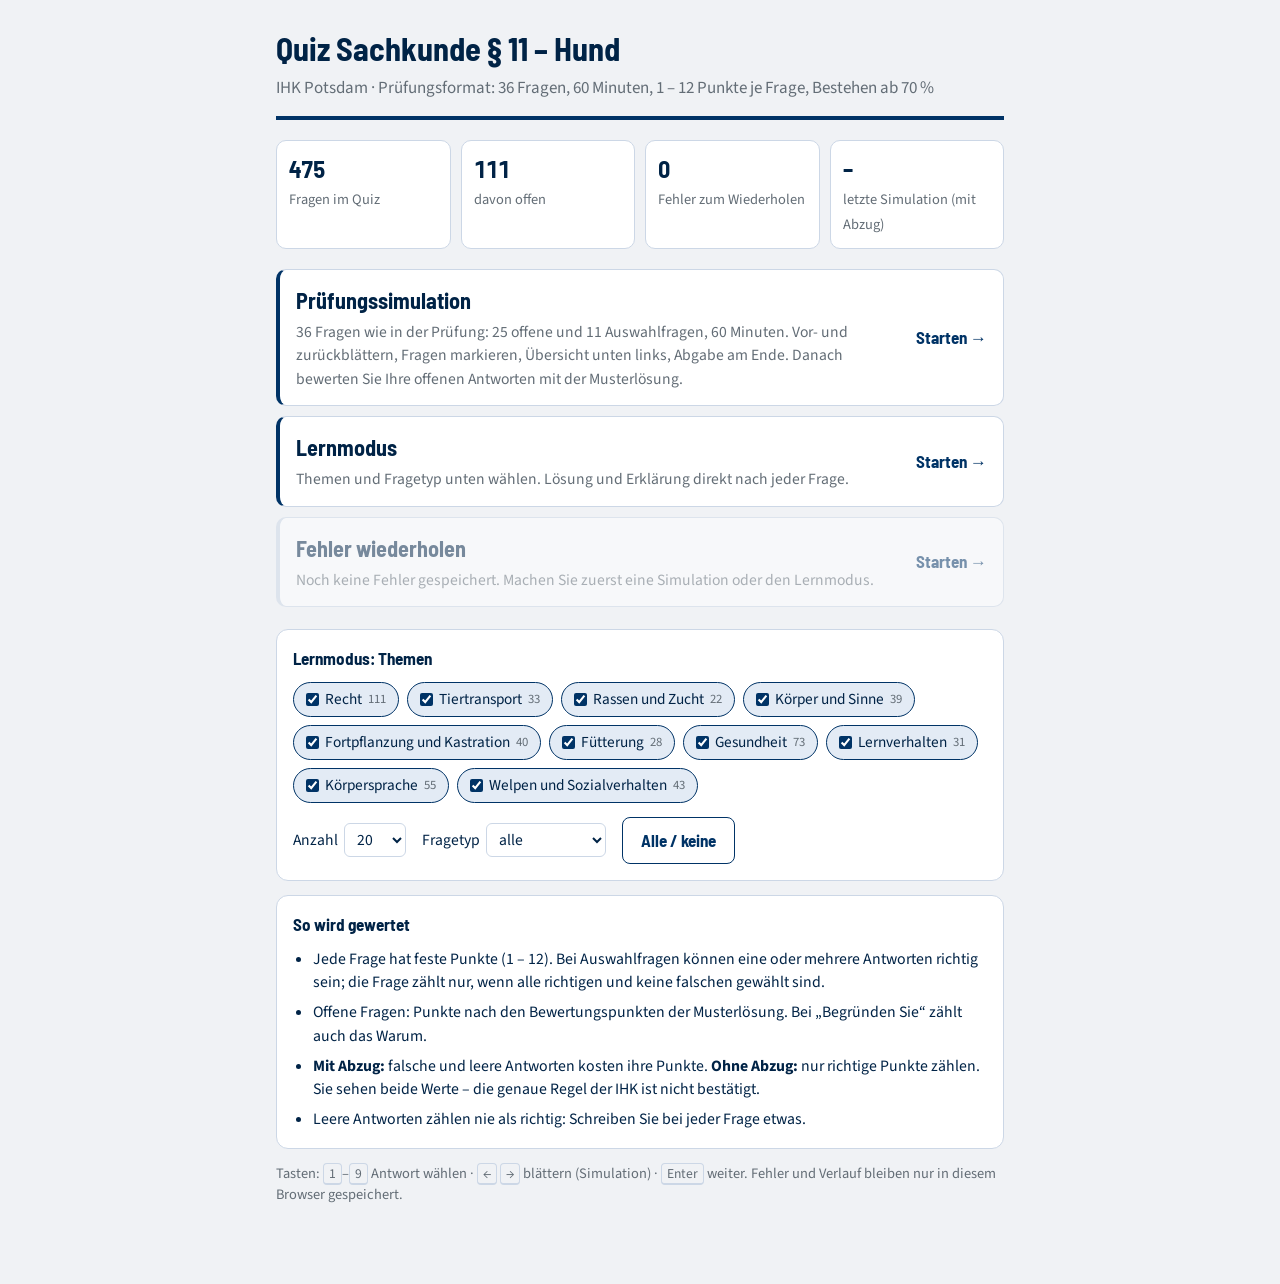
==== commit 517257a8: "Quiz: Schriften und Farben wie im IHK-Webdesign - Source Sans 3 (Text) und Barlow Semi Condensed als" ====
--- a/esercizi/Quiz_Sachkunde.html
+++ b/esercizi/Quiz_Sachkunde.html
@@ -6,46 +6,49 @@
 <title>Quiz Sachkunde § 11 Hund</title>
 <link rel="preconnect" href="https://fonts.googleapis.com">
 <link rel="preconnect" href="https://fonts.gstatic.com" crossorigin>
-<link href="https://fonts.googleapis.com/css2?family=Archivo:wght@500;600;700;800&family=Atkinson+Hyperlegible:ital,wght@0,400;0,700;1,400&display=swap" rel="stylesheet">
+<link href="https://fonts.googleapis.com/css2?family=Barlow+Semi+Condensed:wght@400;700&family=Source+Sans+3:wght@400;600&display=swap" rel="stylesheet">
 <style>
 /* Layout: one centred working column (max 760px); start screen = modes + topic filter, quiz = one question per card, results = summary then review list. */
+/* Farben: Palette der IHK-Website (ihk.de, auch IHK Potsdam) – Primär #003366 „Ocean“, Abstufungen, Sekundär-Blau, Grün, Fehler/Warnung.
+   Schriften wie im IHK-Webdesign: Korb (Überschriften) und Source Sans Pro (Text). Korb ist kostenpflichtig → Ersatz: Barlow Semi Condensed. */
 :root{
-  --bg:#f3f5f3;
+  --bg:#f0f2f5;
   --surface:#ffffff;
-  --ink:#17201c;
-  --muted:#5d6b64;
-  --line:#d9e0dc;
-  --accent:#1f5c4a;
-  --accent-soft:#e3eee9;
-  --good:#1e7a46; --good-soft:#e2f3e8;
-  --bad:#b3261e; --bad-soft:#fbe6e4;
-  --warn:#a5650a; --warn-soft:#fbefdc;
-  --display:"Archivo", "Helvetica Neue", Arial, sans-serif;
-  --body:"Atkinson Hyperlegible", "Segoe UI", Arial, sans-serif;
+  --ink:#002346;
+  --muted:#636d76;
+  --line:#ccd7e6;
+  --accent:#003366;
+  --accent-soft:#e3ebf5;
+  --accent2:#077eaf;
+  --good:#247929; --good-soft:#e4f1e4;
+  --bad:#aa2229; --bad-soft:#f7d9da;
+  --warn:#9e6c25; --warn-soft:#fff4cc; --warn-fill:#fdc600;
+  --display:"Korb", "Barlow Semi Condensed", "Arial Narrow", Arial, sans-serif;
+  --body:"Source Sans Pro", "Source Sans 3", "Segoe UI", Arial, sans-serif;
   color-scheme: light;
 }
 @media (prefers-color-scheme: dark){
   :root:not([data-theme="light"]){
-    --bg:#111613; --surface:#1a211d; --ink:#e7ede9; --muted:#9aaba2; --line:#2d3832;
-    --accent:#6fc4a4; --accent-soft:#1f3a30;
-    --good:#6fd39a; --good-soft:#173826; --bad:#ff8c84; --bad-soft:#3d1c1a; --warn:#f2b45a; --warn-soft:#3a2a12;
+    --bg:#0c1825; --surface:#132538; --ink:#e6edf5; --muted:#9fb0c2; --line:#2a4060;
+    --accent:#9dbde0; --accent-soft:#1d3653; --accent2:#5fb7de;
+    --good:#7fd08a; --good-soft:#17321c; --bad:#f2939a; --bad-soft:#3d1a1d; --warn:#fdc600; --warn-soft:#3a3010; --warn-fill:#fdc600;
     color-scheme: dark;
   }
 }
 :root[data-theme="dark"]{
-  --bg:#111613; --surface:#1a211d; --ink:#e7ede9; --muted:#9aaba2; --line:#2d3832;
-  --accent:#6fc4a4; --accent-soft:#1f3a30;
-  --good:#6fd39a; --good-soft:#173826; --bad:#ff8c84; --bad-soft:#3d1c1a; --warn:#f2b45a; --warn-soft:#3a2a12;
+  --bg:#0c1825; --surface:#132538; --ink:#e6edf5; --muted:#9fb0c2; --line:#2a4060;
+  --accent:#9dbde0; --accent-soft:#1d3653; --accent2:#5fb7de;
+  --good:#7fd08a; --good-soft:#17321c; --bad:#f2939a; --bad-soft:#3d1a1d; --warn:#fdc600; --warn-soft:#3a3010; --warn-fill:#fdc600;
   color-scheme: dark;
 }
 *{box-sizing:border-box}
 html,body{margin:0;background:var(--bg);color:var(--ink);font-family:var(--body);font-size:17px;line-height:1.5}
 .wrap{max-width:760px;margin:0 auto;padding:24px 16px 64px}
 h1,h2,h3{font-family:var(--display);text-wrap:balance;margin:0}
-h1{font-size:1.65rem;font-weight:800;letter-spacing:-.01em}
-h2{font-size:1.15rem;font-weight:700}
+h1{font-size:1.9rem;font-weight:700;letter-spacing:0}
+h2{font-size:1.3rem;font-weight:700}
 .sub{color:var(--muted);margin-top:4px}
-header{display:flex;justify-content:space-between;align-items:flex-end;gap:16px;flex-wrap:wrap;margin-bottom:20px}
+header{border-bottom:4px solid var(--accent);padding-bottom:14px;display:flex;justify-content:space-between;align-items:flex-end;gap:16px;flex-wrap:wrap;margin-bottom:20px}
 .countdown{font-family:var(--display);font-weight:700;color:var(--accent);background:var(--accent-soft);border-radius:8px;padding:6px 12px;font-variant-numeric:tabular-nums}
 .stats{display:grid;grid-template-columns:repeat(3,1fr);gap:10px;margin-bottom:20px}
 .stat{background:var(--surface);border:1px solid var(--line);border-radius:10px;padding:10px 12px}
@@ -78,12 +81,12 @@
 .timer{font-family:var(--display);font-weight:700;font-variant-numeric:tabular-nums;color:var(--ink)}
 .timer.low{color:var(--bad)}
 .card{background:var(--surface);border:1px solid var(--line);border-radius:12px;padding:20px}
-.tag{display:inline-block;font-size:.78rem;font-weight:700;letter-spacing:.02em;color:var(--accent);background:var(--accent-soft);border-radius:4px;padding:2px 8px;margin-bottom:10px}
-.q{font-size:1.12rem;font-weight:700;margin:0 0 6px}
-.hint{color:var(--warn);font-size:.88rem;margin-bottom:10px;font-weight:700}
+.tag{display:inline-block;border-left:3px solid var(--accent2);font-size:.78rem;font-weight:600;letter-spacing:.02em;color:var(--accent);background:var(--accent-soft);border-radius:4px;padding:2px 8px;margin-bottom:10px}
+.q{font-size:1.12rem;font-weight:600;margin:0 0 6px}
+.hint{color:var(--warn);font-size:.88rem;margin-bottom:10px;font-weight:600}
 .opts{display:grid;gap:8px;margin:14px 0}
 .opt{display:flex;gap:12px;align-items:flex-start;text-align:left;width:100%;font:inherit;color:var(--ink);background:var(--bg);border:1px solid var(--line);border-radius:8px;padding:10px 12px;cursor:pointer}
-.opt .k{flex:none;width:1.6em;height:1.6em;border-radius:50%;border:1.5px solid var(--muted);display:grid;place-items:center;font-size:.8rem;font-weight:700;color:var(--muted)}
+.opt .k{flex:none;width:1.6em;height:1.6em;border-radius:50%;border:1.5px solid var(--muted);display:grid;place-items:center;font-size:.8rem;font-weight:600;color:var(--muted)}
 .opt.multi .k{border-radius:4px}
 .opt.sel{border-color:var(--accent);background:var(--accent-soft)}
 .opt.sel .k{background:var(--accent);border-color:var(--accent);color:var(--surface)}
@@ -126,7 +129,7 @@
 .rules ul{margin:0;padding-left:20px;display:grid;gap:6px;font-size:.93rem}
 .panel+.panel{margin-top:14px}
 .qhead{display:flex;justify-content:space-between;align-items:center;gap:10px;flex-wrap:wrap}
-.flagmark{color:var(--warn);font-weight:700;font-size:.85rem}
+.flagmark{color:var(--warn);font-weight:600;font-size:.85rem}
 .navrow{display:flex;justify-content:space-between;gap:10px;margin-top:14px;flex-wrap:wrap}
 .navrow.end{justify-content:flex-end;margin-bottom:70px}
 .flagbtn.on{background:var(--warn-soft);border-color:var(--warn);color:var(--warn)}
@@ -161,7 +164,7 @@
 .sbox.no{background:var(--bad-soft);border-color:var(--bad)}
 .sbox b{font-family:var(--display);font-size:2.4rem;line-height:1.05;font-variant-numeric:tabular-nums}
 .sbox.ok strong{color:var(--good)} .sbox.no strong{color:var(--bad)}
-.sbox .lbl{margin:0;font-weight:700;color:var(--ink)}
+.sbox .lbl{margin:0;font-weight:600;color:var(--ink)}
 @media (max-width:520px){.stats{grid-template-columns:1fr 1fr}.sboxes{grid-template-columns:1fr}}
 </style>
 </head>
@@ -1520,7 +1523,7 @@
     rows.forEach(function(r){ const k=r.a.q.c; per[k]=per[k]||{e:0,p:0}; per[k].e+=r.g.earned; per[k].p+=r.g.p; });
     $("r-cats").innerHTML = Object.keys(CATS).filter(function(k){return per[k];}).map(function(k){
       const v = Math.round(per[k].e/per[k].p*100);
-      const col = v>=80 ? "var(--good)" : v>=50 ? "var(--warn)" : "var(--bad)";
+      const col = v>=80 ? "var(--good)" : v>=50 ? "var(--warn-fill)" : "var(--bad)";
       return '<div class="cat"><span>'+esc(CATS[k])+'</span><span class="track"><i style="width:'+v+'%;background:'+col+'"></i></span><em>'+v+' %</em></div>';
     }).join("");
     // Review
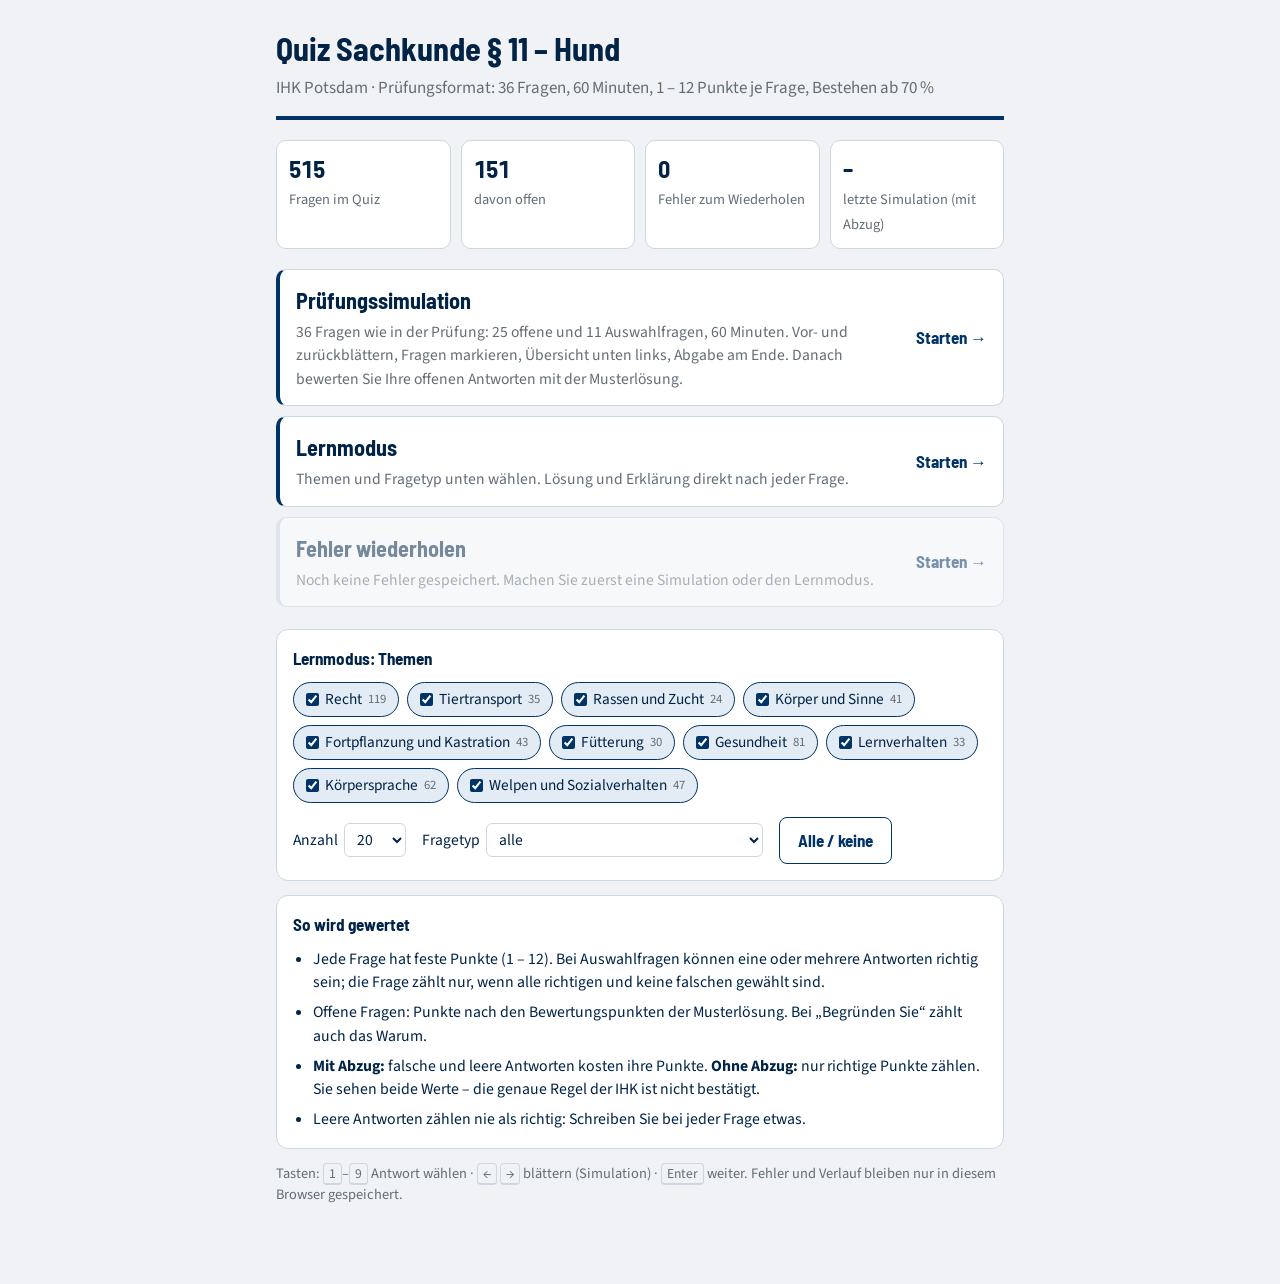
==== commit 5a042082: "Quiz: Aufzählungsfragen „Nennen Sie …“ mit fester Anzahl - 40 neue Aufzählungsfragen (z. B. drei Pun" ====
--- a/esercizi/Quiz_Sachkunde.html
+++ b/esercizi/Quiz_Sachkunde.html
@@ -212,7 +212,7 @@
         <select id="n-sel"><option value="10">10</option><option value="20" selected>20</option><option value="40">40</option><option value="0">alle</option></select>
       </label>
       <label for="type-sel">Fragetyp
-        <select id="type-sel"><option value="all">alle</option><option value="open">nur offene</option><option value="mc">nur Auswahl</option></select>
+        <select id="type-sel"><option value="all">alle</option><option value="open">nur offene</option><option value="enum">nur Aufzählungen („Nennen Sie …“)</option><option value="mc">nur Auswahl</option></select>
       </label>
       <button class="btn ghost" type="button" id="all-btn">Alle / keine</button>
     </div>
@@ -579,12 +579,12 @@
 {c:"lernen",t:"open",q:"Erklären Sie die vier Möglichkeiten der operanten Konditionierung.",
  m:"Positive / negative Verstärkung: Verhalten ↑. Positive / negative Strafe: Verhalten ↓. Positiv = dazu, negativ = weg.",
  k:["positive Verstärkung richtig","negative Verstärkung richtig","positive Strafe richtig","negative Strafe richtig"]},
-{c:"welpen",t:"open",q:"Nennen Sie die Entwicklungsphasen des Welpen mit Zeitangaben.",
- m:"Neonatal bis 13. Tag, Übergang bis 21. Tag, Sozialisation 3. – 14. Woche.",
- k:["neonatal bis 13. Tag","Übergang 14. – 21. Tag","Sozialisation ab 21. Tag (primär / sekundär)","Junghund- und Erwachsenenphase"]},
-{c:"gesund",t:"open",q:"Woran erkennen Sie einen Notfall beim Hund? Nennen Sie fünf Zeichen.",
- m:"Reagiert nicht, blasse Schleimhäute, unter 37 / über 40 °C, Krämpfe, starke Blutung. Sofort zum Tierarzt.",
- k:["mindestens 5 richtige Zeichen","Temperaturgrenzen 37 / 40 °C","„sofort zum Tierarzt“"]},
+{c:"welpen",t:"open",p:12,q:"Nennen Sie die sechs Entwicklungsphasen des Hundes mit den jeweiligen Zeitangaben.",
+ m:"1. Vorgeburtliche Phase: Deckakt bis Geburt. 2. Neugeborenenphase (neonatal): Geburt bis 13. Tag. 3. Übergangsphase: 14. – 21. Tag. 4. Sozialisationsphase: ab 21. Tag, läuft ca. in der 12. / 14. Lebenswoche aus (primär 3. – 7. Woche, sekundär ab 7. Woche). 5. Junghundphase (juvenil): bis zur Geschlechtsreife. 6. Erwachsenenphase: ab Geschlechtsreife.",
+ k:["vorgeburtlich: Deckakt bis Geburt","neonatal: Geburt bis 13. Tag","Übergang: 14. – 21. Tag","Sozialisation: ab 21. Tag bis ca. 12. / 14. Woche","juvenil: bis zur Geschlechtsreife","erwachsen: ab Geschlechtsreife"]},
+{c:"gesund",t:"open",p:5,need:5,q:"Nennen Sie fünf Zeichen, an denen Sie einen Notfall beim Hund erkennen.",
+ m:"Tier reagiert nicht auf Ansprache; sehr blasse, graue oder bläuliche Schleimhäute; Temperatur unter 37 °C oder über 40 °C; ungewöhnliche Atmung; Krampfanfälle; starke Blutungen; Unfall. → Sofort zum Tierarzt.",
+ k:["reagiert nicht auf Ansprache","blasse / graue / bläuliche Schleimhäute","unter 37 °C oder über 40 °C","ungewöhnliche Atmung","Krampfanfälle","starke Blutung","Unfall"]},
 {c:"sprache",t:"open",q:"Bedeutet Schwanzwedeln, dass der Hund sich freut? Begründen Sie.",
  m:"Nicht unbedingt. Wedeln = Erregung, auch Stress. Ganzen Körper ansehen.",
  k:["Nein","Erregung / Stress","ganzen Körper beachten"]},
@@ -871,7 +871,7 @@
 {c:"recht",t:"mc",q:"Eine Mitarbeiterin der Pension verursacht einen Schaden grob fahrlässig. Wer trägt ihn im Innenverhältnis in der Regel?",o:["Grundsätzlich die Mitarbeiterin","Immer allein der Betrieb","Der Kunde","Die Gemeinde"],a:[0],e:"Leichte Fahrlässigkeit → Betrieb · mittlere → Teilung · grobe → grundsätzlich Arbeitnehmer."},
 {c:"recht",t:"mc",q:"Was deckt eine Tierkrankenversicherung?",o:["Behandlungskosten des eigenen Tieres","Schäden, die der Hund Dritten zufügt","Schäden an fremden Hunden in Obhut","Die Hundesteuer"],a:[0],e:"Tierhalterhaftpflicht: eigene Tiere · Betriebs- und Tierhüterhaftpflicht: fremde Tiere in Obhut."},
 {c:"recht",t:"open",q:"Nennen Sie die vier Schritte des Prüfschemas, ob eine Erlaubnis nach § 11 nötig ist.",m:"1. Was geschieht tatsächlich mit welchem Tier? 2. Nennt § 11 Abs. 1 diese Tätigkeit (abschließende Liste)? 3. Ist Gewerbsmäßigkeit erforderlich (nur bei Nr. 8)? 4. Welchen Umfang braucht die Erlaubnis (Leistungen, Tierarten, Standort, verantwortliche Personen)?",k:["tatsächliche Tätigkeit + Tierart","in § 11 Abs. 1 genannt","Gewerbsmäßigkeit nur bei Nr. 8","Umfang der Erlaubnis"]},
-{c:"recht",t:"open",q:"Was prüfen Sie beim Aufnahmecheck eines Pensionshundes?",m:"Chip auslesen und mit dem Heimtierausweis abgleichen, Halter- und Notfallkontakt aufnehmen, Impfungen prüfen (eigene Impfanforderungen der Pension möglich), offene Punkte klären; bei Abweichungen dokumentieren und den Halter informieren.",k:["Chip + Dokument abgleichen","Halter / Notfallkontakt","Impfungen","Abweichungen dokumentieren"]},
+{c:"recht",t:"open",p:3,need:3,q:"Nennen Sie drei Punkte, die Sie beim Aufnahmecheck eines Pensionshundes prüfen.",m:"Chip auslesen; Chipnummer mit dem Dokument (Heimtierausweis) abgleichen; Halter und Notfallkontakt erfassen; Impfstatus (und EU-Bezug) prüfen; Abweichungen vor der Aufnahme klären, dokumentieren und den Halter informieren.",k:["Chip auslesen","Nummer mit Dokument abgleichen","Halter / Notfallkontakt erfassen","Impfstatus / EU-Bezug prüfen","Abweichungen vor Aufnahme klären"]},
 // ---------------- ERGÄNZUNG 23.11.2026: Tiertransport + offene Fragen (Zahlen, Gesetz, Begründen) ----------------
 // p = Punkte; need = Zahl der Bewertungspunkte für volle Punktzahl (sonst alle)
 // ---- TIERTRANSPORT: Auswahl ----
@@ -1179,7 +1179,128 @@
  k:["Gene und Umwelt zusammen","polygen","Rasse = Tendenz","große Unterschiede innerhalb der Rasse"]},
 {c:"rassen",t:"open",p:6,q:"Erklären Sie Hüteverhalten als Teil der Jagdsequenz.",
  m:"Hüten = Jagdverhalten ohne die Endphase (kein Töten). Aufspüren / Verfolgen: Eye (Fixieren), Cast (Umrunden). Vorstehen / Stellen: Herding. Packen: Heeling (in die Fersen zwicken).",
- k:["Jagd ohne Endphase","Eye / Cast","Herding","Heeling = Packen"]}
+ k:["Jagd ohne Endphase","Eye / Cast","Herding","Heeling = Packen"]},
+// ---- AUFZÄHLUNGSFRAGEN „Nennen Sie …“ (Ergänzung 23.11.2026) – need = verlangte Anzahl ----
+{c:"recht",t:"open",p:4,need:4,q:"Nennen Sie vier Voraussetzungen für die Erlaubnis nach § 11 TierSchG.",
+ m:"Konkreter Antrag; Sachkunde der verantwortlichen Person; persönliche Zuverlässigkeit (Führungszeugnis); geeignete Räume und Einrichtungen; tragfähige Betriebsorganisation.",
+ k:["konkreter Antrag","Sachkunde","Zuverlässigkeit","geeignete Räume und Einrichtungen","Betriebsorganisation"]},
+{c:"recht",t:"open",p:4,need:4,q:"Nennen Sie vier Angaben, die eine Erlaubnis nach § 11 festlegt.",
+ m:"Tierarten, Tätigkeiten / Leistungen, Standort, verantwortliche Person(en). Die Erlaubnis gilt nur für das, was drinsteht.",
+ k:["Tierarten","Tätigkeiten / Leistungen","Standort","verantwortliche Person"]},
+{c:"recht",t:"open",p:6,q:"Nennen Sie die drei Haftungsnormen des BGB bei Schäden durch Hunde und die jeweilige Haftungsart.",
+ m:"§ 833 Tierhalter: Gefährdungshaftung, ohne Verschulden. § 834 Tieraufseher (z. B. Dogsitter, Pension): vermutetes Verschulden, Entlastungsbeweis möglich. § 823: Verschuldenshaftung für eigenes vorsätzliches oder fahrlässiges Verhalten.",
+ k:["§ 833 Halter: ohne Verschulden","§ 834 Aufseher: vermutetes Verschulden, Entlastung","§ 823: Verschulden (Vorsatz / Fahrlässigkeit)"]},
+{c:"recht",t:"open",p:6,need:3,q:"Nennen Sie drei Verbote aus § 3 TierSchG mit Nummer.",
+ m:"Nr. 1 Überforderung (Leistungen, denen das Tier nicht gewachsen ist); Nr. 3 Aussetzen oder Zurücklassen; Nr. 5 Ausbildung / Training mit erheblichen Schmerzen, Leiden oder Schäden; Nr. 8a Ausbildung zu übersteigerter Aggressivität; Nr. 11 Geräte mit direkter Stromeinwirkung.",
+ k:["Nr. 1 Überforderung","Nr. 3 Aussetzen","Nr. 5 schädigendes Training","Nr. 8a Aggressionsausbildung","Nr. 11 Strom"]},
+{c:"recht",t:"open",p:4,need:4,q:"Nennen Sie vier Pflichten aus § 8 TierSchHuV (Fütterung und Pflege).",
+ m:"Jederzeit Wasser in ausreichender Menge und Qualität; artgemäßes Futter in ausreichender Menge; Unterbringung mindestens 2× täglich kontrollieren und Mängel unverzüglich abstellen; Kot täglich entfernen; im Fahrzeug ausreichend Frischluft und angemessene Temperatur.",
+ k:["jederzeit Wasser","artgemäßes Futter","2× täglich kontrollieren, Mängel abstellen","Kot täglich entfernen","Auto: Frischluft + Temperatur"]},
+{c:"recht",t:"open",p:4,q:"Nennen Sie die vier Kriterien, nach denen Schmerzen, Leiden oder Schäden tierschutzrechtlich bewertet werden.",
+ m:"Intensität, Dauer, Wiederholung, Zweck und mildere Mittel.",
+ k:["Intensität","Dauer","Wiederholung","Zweck / mildere Mittel"]},
+{c:"recht",t:"open",p:6,q:"Nennen Sie drei Versicherungsarten rund um Hunde und was sie jeweils decken.",
+ m:"Tierhalterhaftpflicht: Schäden durch eigene Tiere. Betriebs- bzw. Tierhüterhaftpflicht: Schäden durch fremde Tiere in Ihrer Obhut (gewerblich ausdrücklich mitversichern). Tierkrankenversicherung: Behandlungskosten des eigenen Tieres.",
+ k:["Tierhalterhaftpflicht: eigene Tiere","Betriebs- / Tierhüterhaftpflicht: fremde Tiere","Tierkrankenversicherung: Behandlungskosten"]},
+{c:"recht",t:"open",p:5,q:"Nennen Sie die fünf Regelungsebenen von oben nach unten.",
+ m:"EU-Recht – Grundgesetz – Bundesrecht – Landesrecht – kommunale Satzung.",
+ k:["EU-Recht","Grundgesetz","Bundesrecht","Landesrecht","kommunale Satzung"]},
+{c:"transport",t:"open",p:3,q:"Nennen Sie die drei Regelungsebenen beim Tiertransport.",
+ m:"VO (EG) Nr. 1/2005 (EU, Tierschutz beim Transport); TierSchTrV (deutsche Durchführung und Ergänzung); IATA Live Animals Regulations (Standard für den Lufttransport).",
+ k:["VO (EG) 1/2005","TierSchTrV","IATA LAR"]},
+{c:"transport",t:"open",p:4,q:"Nennen Sie die vier Prüfungen an der Grenze bei einem grenzüberschreitenden Tiertransport.",
+ m:"1. Tierschutz: Transportfähigkeit, Zulassung, Durchführung. 2. Tiergesundheit: Identität, Gesundheitsstatus, Bescheinigungen. 3. Grenzverfahren: TRACES und Grenzkontrollstelle, soweit vorgeschrieben. 4. Zielstaat: zusätzliche Einreise- und Haltungsanforderungen.",
+ k:["Tierschutz","Tiergesundheit","Grenzverfahren / TRACES","Anforderungen des Zielstaats"]},
+{c:"gesund",t:"open",p:3,q:"Nennen Sie die drei Core-Impfungen für Hunde laut StIKo Vet.",
+ m:"Staupe, Parvovirose, Leptospirose.",
+ k:["Staupe","Parvovirose","Leptospirose"]},
+{c:"gesund",t:"open",p:3,need:3,q:"Nennen Sie drei Non-Core-Impfungen.",
+ m:"Z. B. Tollwut, Zwingerhusten, Borreliose, Leishmaniose, Babesiose.",
+ k:["Tollwut","Zwingerhusten","Borreliose","Leishmaniose","Babesiose"]},
+{c:"gesund",t:"open",p:3,need:3,q:"Nennen Sie drei Zoonosen, die direkt vom Hund übertragen werden können.",
+ m:"Tollwut, Spulwürmer, Giardien, Flöhe, Hautpilze, Leptospirose.",
+ k:["Tollwut","Spulwürmer","Giardien","Flöhe","Hautpilze","Leptospirose"]},
+{c:"gesund",t:"open",p:3,q:"Nennen Sie drei Zoonosen, die über Vektoren übertragen werden.",
+ m:"Leishmaniose, Borreliose, FSME.",
+ k:["Leishmaniose","Borreliose","FSME"]},
+{c:"gesund",t:"open",p:3,need:3,q:"Nennen Sie drei Erreger, die am Zwingerhusten beteiligt sind.",
+ m:"Parainfluenzavirus, canines Adenovirus-2, Herpesvirus; sekundär Bordetella (Bakterium).",
+ k:["Parainfluenza","Adenovirus-2","Herpesvirus","Bordetella"]},
+{c:"gesund",t:"open",p:4,need:4,q:"Nennen Sie vier Faktoren, die Zwingerhusten begünstigen.",
+ m:"Überbesetzung und Gruppenhaltung; mangelhafte Hygiene; ungünstige Temperatur und Luftfeuchtigkeit; Stress durch lange Transporte oder Besitzerwechsel; starker Wurmbefall.",
+ k:["Überbesetzung / Gruppenhaltung","mangelhafte Hygiene","Temperatur / Luftfeuchtigkeit","Stress (Transport, Besitzerwechsel)","Wurmbefall"]},
+{c:"gesund",t:"open",p:4,need:4,q:"Nennen Sie vier anhaltende Zeichen, dass ein Hund krank ist.",
+ m:"Zugekniffene Augen, veränderte Schleimhautfarbe, veränderte Körperhaltung, Lahmheit, Durchfall, Erbrechen, Husten, Juckreiz, Ausfluss, Schwellungen, veränderte Temperatur, verändertes Verhalten.",
+ k:["Augen zugekniffen","Schleimhautfarbe verändert","Körperhaltung / Lahmheit","Durchfall / Erbrechen / Husten","Juckreiz / Ausfluss / Schwellung","Temperatur / Verhalten verändert"]},
+{c:"gesund",t:"open",p:3,need:3,q:"Nennen Sie drei Maßnahmen zur Vorbeugung gegen Würmer.",
+ m:"Prophylaktische Entwurmung in regelmäßigen Abständen; Flohbekämpfung (Bandwurm); Muttertiere vor der Laktation entwurmen; Kotfressen und rohes Wildfleisch vermeiden; immer den ganzen Bestand behandeln.",
+ k:["regelmäßig entwurmen","Flöhe bekämpfen","Muttertier vor Laktation","Kotfressen / rohes Wild vermeiden","ganzen Bestand behandeln"]},
+{c:"futter",t:"open",p:4,need:4,q:"Nennen Sie vier Nährstoffgruppen in der Hundeernährung.",
+ m:"Energie liefern Proteine, Fette und Kohlenhydrate. Dazu Faserstoffe, Mengen- und Spurenelemente, Vitamine, Wasser.",
+ k:["Proteine","Fette","Kohlenhydrate","Faserstoffe","Mineralstoffe","Vitamine","Wasser"]},
+{c:"futter",t:"open",p:3,q:"Nennen Sie drei Risiken von BARF.",
+ m:"Nährstoffimbalancen (Fehlversorgung), Infektionsgefahr, Probleme durch Knochenfütterung.",
+ k:["Nährstoffimbalancen","Infektionsgefahr","Knochenfütterung"]},
+{c:"koerper",t:"open",p:3,q:"Nennen Sie die drei Rezeptorarten der Tiefensensibilität.",
+ m:"Muskelrezeptoren, Gelenkrezeptoren, Sehnenrezeptoren. (Sinushaare und Temperatur = Oberflächensensibilität.)",
+ k:["Muskelrezeptoren","Gelenkrezeptoren","Sehnenrezeptoren"]},
+{c:"koerper",t:"open",p:4,q:"Nennen Sie vier Normwerte eines erwachsenen Hundes in Ruhe.",
+ m:"Temperatur 38,0 – 39,0 °C; Atmung 10 – 30 / Min.; Puls große Rassen 60 – 90 / Min.; Puls kleine Rassen 90 – 120 / Min.",
+ k:["Temperatur 38 – 39 °C","Atmung 10 – 30","Puls groß 60 – 90","Puls klein 90 – 120"]},
+{c:"fort",t:"open",p:4,need:4,q:"Nennen Sie vier Verhaltensweisen, die sich beim Rüden durch eine Kastration bessern können.",
+ m:"Nur sexualhormon-gesteuertes Verhalten: Streunen, Aufreiten, Markieren, Aggression gegen andere Rüden. Angst und erlerntes Verhalten bleiben.",
+ k:["Streunen","Aufreiten","Markieren","Aggression gegen Rüden"]},
+{c:"fort",t:"open",p:3,need:3,q:"Nennen Sie drei medizinische Indikationen für die Kastration einer Hündin.",
+ m:"Erkrankungen von Eierstöcken und Gebärmutter; Diabetes mellitus; wiederholt starke Scheinträchtigkeit. (Verhinderung von Läufigkeit / Trächtigkeit nur unter Beachtung des TierSchG.)",
+ k:["Eierstock- / Gebärmuttererkrankungen","Diabetes mellitus","starke Scheinträchtigkeit"]},
+{c:"fort",t:"open",p:6,q:"Nennen Sie die drei Phasen der Geburt.",
+ m:"Öffnungsphase (6 – 36 h), Austreibungsphase (Welpen alle ½ – 2 h), Nachgeburtsphase.",
+ k:["Öffnungsphase","Austreibungsphase","Nachgeburtsphase"]},
+{c:"lernen",t:"open",p:4,q:"Nennen Sie je zwei Formen des nicht-assoziativen und des assoziativen Lernens.",
+ m:"Nicht-assoziativ: Habituation, Sensibilisierung. Assoziativ: klassische Konditionierung, operante (instrumentelle) Konditionierung.",
+ k:["Habituation","Sensibilisierung","klassische Konditionierung","operante Konditionierung"]},
+{c:"lernen",t:"open",p:4,q:"Nennen Sie die vier Möglichkeiten der operanten Konditionierung.",
+ m:"Positive Verstärkung, negative Verstärkung, positive Strafe, negative Strafe.",
+ k:["positive Verstärkung","negative Verstärkung","positive Strafe","negative Strafe"]},
+{c:"sprache",t:"open",p:4,q:"Nennen Sie die vier Signalarten, über die Hunde kommunizieren.",
+ m:"Optisch (Gestik, Mimik), olfaktorisch (Geruch), taktil (Berührung), akustisch (Laute).",
+ k:["optisch","olfaktorisch","taktil","akustisch"]},
+{c:"sprache",t:"open",p:4,need:4,q:"Nennen Sie vier Calming Signals.",
+ m:"Gähnen, Kopf abwenden, Züngeln, Schnüffeln, Pfote heben, im Bogen gehen, langsame Bewegungen, Hinsetzen.",
+ k:["Gähnen","Kopf abwenden","Züngeln","Schnüffeln","Pfote heben","im Bogen gehen","langsame Bewegungen","Hinsetzen"]},
+{c:"sprache",t:"open",p:5,need:5,q:"Nennen Sie fünf Körpersignale von Unsicherheit oder Angst.",
+ m:"Blick vermeiden, Kopf abwenden, Ohren seitlich bis nach hinten, Stirn flach, Augen schlitzförmig, Rute tief / eingeklemmt, Körper klein und rund.",
+ k:["Blick vermeiden","Kopf abwenden","Ohren seitlich / hinten","Augen schlitzförmig","Rute tief / eingeklemmt","Körper klein und rund"]},
+{c:"sprache",t:"open",p:4,need:4,q:"Nennen Sie vier Elemente des Imponierverhaltens.",
+ m:"T-Stellung, Kopf oder Pfote auflegen, Rute erhoben, Körper aufgerichtet und angespannt, Blickfixieren ohne weitere Drohsignale, Imponierpinkeln, Imponierscharren.",
+ k:["T-Stellung","Kopf / Pfote auflegen","Rute hoch, Körper aufgerichtet","Blickfixieren","Imponierpinkeln / -scharren"]},
+{c:"sprache",t:"open",p:4,need:4,q:"Nennen Sie vier Zeichen der passiven Demut.",
+ m:"Hinlegen, Seiten- oder Rückenlage, Urinieren, Fiepen, Winseln.",
+ k:["Hinlegen","Seiten- / Rückenlage","Urinieren","Fiepen / Winseln"]},
+{c:"sprache",t:"open",p:6,q:"Nennen Sie die sechs Phasen der Jagdsequenz in der richtigen Reihenfolge.",
+ m:"Orientieren → Fokussieren → Schleichen → Hetzen → Packen → Töten / Fressen.",
+ k:["Orientieren","Fokussieren","Schleichen","Hetzen","Packen","Töten / Fressen"]},
+{c:"sprache",t:"open",p:3,need:3,q:"Nennen Sie drei Funktionen des Spielverhaltens.",
+ m:"Bewegungsabläufe und Kommunikation üben; überschüssige Energie abbauen; möglichen Sexualpartner testen; es macht Spaß.",
+ k:["Bewegung / Kommunikation üben","Energie abbauen","Sexualpartner testen","Spaß"]},
+{c:"welpen",t:"open",p:4,q:"Nennen Sie die vier Sinne, die beim Welpen in der neonatalen Phase schon vorhanden sind.",
+ m:"Geschmackssinn, Geruchssinn, Tast- und Temperatursinn, Gleichgewichtssinn. (Blind und taub.)",
+ k:["Geschmack","Geruch","Tast- / Temperatursinn","Gleichgewicht"]},
+{c:"welpen",t:"open",p:4,need:4,q:"Nennen Sie vier Elemente einer reizvollen Umwelt beim Züchter.",
+ m:"Verschiedene Untergründe, wackelnde Untergründe, Wasser, Flatterbänder / Planen, Spielzeug, immer neue Geruchseindrücke, Geräusche.",
+ k:["verschiedene Untergründe","wackelnde Untergründe","Wasser","Flatterbänder / Planen / Spielzeug","neue Gerüche","Geräusche"]},
+{c:"welpen",t:"open",p:4,q:"Nennen Sie vier Ressourcen, auf die sich Statusverhältnisse (Dominanz) beziehen.",
+ m:"Futter und Wasser, Territorium, Sozial- und Fortpflanzungspartner, körperliche Unversehrtheit.",
+ k:["Futter / Wasser","Territorium","Sozial- / Fortpflanzungspartner","körperliche Unversehrtheit"]},
+{c:"welpen",t:"open",p:4,q:"Nennen Sie die vier Möglichkeiten, die ein Hund bei Angst hat.",
+ m:"Fliehen, Beschwichtigen, Erstarren, Kämpfen.",
+ k:["Fliehen","Beschwichtigen","Erstarren","Kämpfen"]},
+{c:"rassen",t:"open",p:4,q:"Nennen Sie die vier Faktoren, durch die sich Rasseeigenschaften verändern.",
+ m:"Selektion, Mutation, Epigenese, Migration.",
+ k:["Selektion","Mutation","Epigenese","Migration"]},
+{c:"rassen",t:"open",p:4,need:4,q:"Nennen Sie vier Hundetypen nach ihrem ursprünglichen Selektionsziel.",
+ m:"Z. B. Wachhunde, Herdenschutzhunde, Jagdhunde, Hütehunde, Schoßhunde (Wärme), Zug- und Lastenhunde („Fleischerhunde“), Begleithunde, Rennhunde.",
+ k:["Wachhunde","Herdenschutzhunde","Jagdhunde","Hütehunde","Schoß- / Begleithunde","Zug- / Lasten- / Rennhunde"]}
 ];
 </script>
 <script>
@@ -1421,7 +1542,7 @@
   let S = null;
   $("m-train").addEventListener("click", function(){
     const ty = $("type-sel").value;
-    let pool = Q.filter(function(q){ return selected.has(q.c) && (ty==="all" || (ty==="open" ? q.t==="open" : q.t!=="open")); });
+    let pool = Q.filter(function(q){ return selected.has(q.c) && (ty==="all" || (ty==="enum" ? (q.t==="open" && /^Nennen Sie/.test(q.q)) : ty==="open" ? q.t==="open" : q.t!=="open")); });
     const n = +$("n-sel").value; pool = shuffle(pool); if(n) pool = pool.slice(0,n);
     if(!pool.length) return; startTrain(pool);
   });
